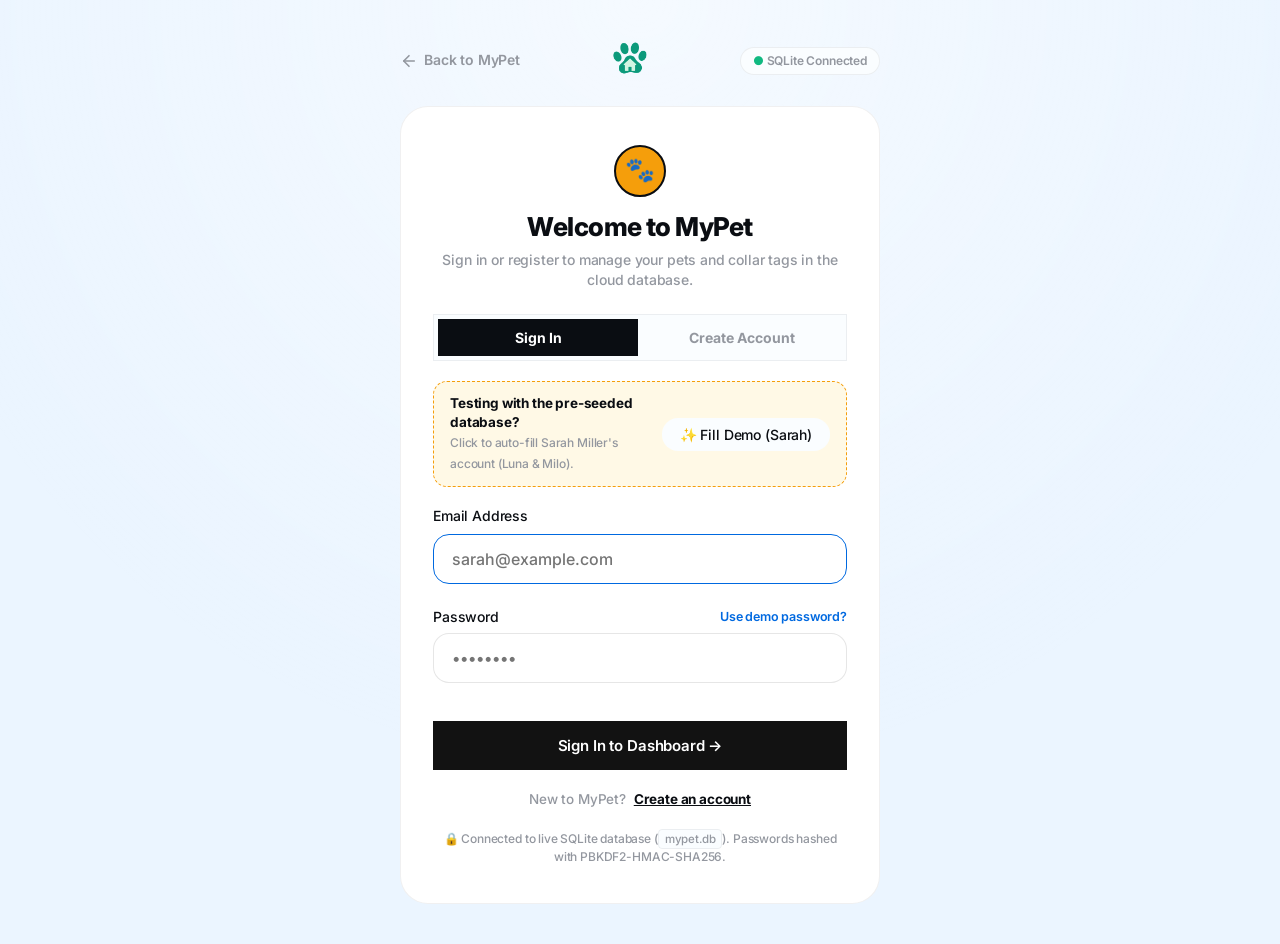
==== login.html @ fb4d197b "feat: add dedicated login & registration HTML page, make nav Sign In button black, and remove create" ====
<!DOCTYPE html>
<html lang="en">
<head>
  <meta charset="UTF-8" />
  <meta name="viewport" content="width=device-width, initial-scale=1.0" />
  <title>Sign In & Register — MyPet ID</title>
  <meta name="description" content="Sign in or create your MyPet account to manage your pets, generate physical QR collar tags, and monitor recovery scans in real time." />
  
  <link rel="preconnect" href="https://fonts.googleapis.com" />
  <link rel="preconnect" href="https://fonts.gstatic.com" crossorigin />
  <link href="https://fonts.googleapis.com/css2?family=Inter:wght@400;500;600;700;800&display=swap" rel="stylesheet" />
  <link rel="stylesheet" href="css/style.css" />
  
  <link rel="icon" type="image/svg+xml" href="data:image/svg+xml,<svg xmlns='http://www.w3.org/2000/svg' viewBox='0 0 24 24' fill='%23121212'><path d='M12 5c-3.87 0-7 2.69-7 6 0 1.93 1.07 3.65 2.72 4.75L7 19l3.5-1.5c.48.11.98.17 1.5.17 3.87 0 7-2.69 7-6s-3.13-6-7-6z'/></svg>" />
</head>
<body>

  <div class="auth-page-container">
    
    <!-- Top Navigation Header -->
    <header class="auth-page-header">
      <a href="index.html" class="auth-back-link">
        <svg width="18" height="18" viewBox="0 0 24 24" fill="none" stroke="currentColor" stroke-width="2.2" stroke-linecap="round" stroke-linejoin="round">
          <line x1="19" y1="12" x2="5" y2="12"></line>
          <polyline points="12 19 5 12 12 5"></polyline>
        </svg>
        <span>Back to MyPet</span>
      </a>

      <a href="index.html" title="MyPet Home">
        <img src="images/logo.png" alt="MyPet" style="height: 36px; object-fit: contain;" />
      </a>

      <div style="font-size: 12px; font-weight: 600; color: var(--muted); background: var(--sand); padding: 5px 12px; border-radius: 9999px; border: 1.5px solid var(--border);">
        <span style="color: #10b981; font-weight: 800;">●</span> SQLite Connected
      </div>
    </header>

    <!-- Standalone Dual Auth Card -->
    <main class="auth-card-standalone">
      
      <!-- Paw Medallion & Title -->
      <div style="text-align: center; margin-bottom: 24px;">
        <span style="display: inline-flex; align-items: center; justify-content: center; width: 52px; height: 52px; border-radius: 50%; background-color: var(--yellow); border: 2px solid var(--ink); font-size: 24px; margin-bottom: 12px; box-shadow: 0 4px 10px rgba(0,0,0,0.06);">
          🐾
        </span>
        <h1 id="pageAuthTitle" style="font-size: 26px; font-weight: 800; color: var(--ink); margin: 0; letter-spacing: -0.02em;">
          Welcome to MyPet
        </h1>
        <p id="pageAuthSub" style="font-size: 14px; color: var(--muted); margin-top: 6px; line-height: 1.45;">
          Sign in or register to manage your pets and collar tags in the cloud database.
        </p>
      </div>

      <!-- Auth Mode Switch Tabs -->
      <div class="auth-tabs-row" role="tablist">
        <button type="button" class="auth-tab-btn active" id="tabBtnSignIn" onclick="switchAuthTab('login')" role="tab" aria-selected="true">
          Sign In
        </button>
        <button type="button" class="auth-tab-btn" id="tabBtnRegister" onclick="switchAuthTab('register')" role="tab" aria-selected="false">
          Create Account
        </button>
      </div>

      <!-- Quick 1-Click Demo Fill Callout -->
      <div class="auth-demo-callout" id="demoCalloutBox">
        <div class="demo-callout-text">
          <strong style="font-size: 13.5px; color: var(--ink); display: block;">Testing with the pre-seeded database?</strong>
          <span style="font-size: 12px; color: var(--muted);">Click to auto-fill Sarah Miller's account (Luna & Milo).</span>
        </div>
        <button type="button" class="btn btn-secondary btn-sm" onclick="fillDemoCredentials()">
          ✨ Fill Demo (Sarah)
        </button>
      </div>

      <!-- Live Error / Success Alerts -->
      <div id="authAlertBanner" class="auth-error-banner" style="display: none;"></div>
      <div id="authSuccessBanner" class="auth-success-banner" style="display: none;"></div>

      <!-- ====================================================================
           FORM 1: SIGN IN
           ==================================================================== -->
      <form id="formSignIn" onsubmit="handleSignInSubmit(event)">
        <div class="form-group">
          <label class="form-label" for="inputSignInEmail">Email Address</label>
          <input 
            type="email" 
            id="inputSignInEmail" 
            class="form-input" 
            placeholder="sarah@example.com" 
            required 
            autocomplete="email" 
            autofocus
          />
        </div>

        <div class="form-group">
          <div style="display: flex; justify-content: space-between; align-items: center; margin-bottom: 6px;">
            <label class="form-label" for="inputSignInPassword" style="margin-bottom: 0;">Password</label>
            <a href="javascript:void(0)" onclick="fillDemoCredentials()" style="font-size: 12.5px; color: var(--blue); text-decoration: none; font-weight: 600;">
              Use demo password?
            </a>
          </div>
          <input 
            type="password" 
            id="inputSignInPassword" 
            class="form-input" 
            placeholder="••••••••" 
            required 
            autocomplete="current-password" 
          />
        </div>

        <button type="submit" class="btn btn-black btn-lg" id="btnSignInSubmit" style="width: 100%; margin-top: 14px; font-size: 15px; padding: 14px 20px;">
          Sign In to Dashboard →
        </button>

        <div style="text-align: center; margin-top: 20px; font-size: 13.5px; color: var(--muted);">
          New to MyPet? 
          <a href="javascript:void(0)" onclick="switchAuthTab('register')" style="color: var(--ink); font-weight: 700; text-decoration: underline; margin-left: 4px;">
            Create an account
          </a>
        </div>
      </form>

      <!-- ====================================================================
           FORM 2: REGISTRATION / CREATE ACCOUNT
           ==================================================================== -->
      <form id="formRegister" style="display: none;" onsubmit="handleRegisterSubmit(event)">
        <div class="form-group">
          <label class="form-label" for="inputRegName">Your Full Name</label>
          <input 
            type="text" 
            id="inputRegName" 
            class="form-input" 
            placeholder="e.g. Alex Johnson" 
            required 
            autocomplete="name"
          />
        </div>

        <div class="form-group">
          <label class="form-label" for="inputRegEmail">Email Address</label>
          <input 
            type="email" 
            id="inputRegEmail" 
            class="form-input" 
            placeholder="alex@example.com" 
            required 
            autocomplete="email" 
          />
        </div>

        <div class="form-group">
          <label class="form-label" for="inputRegPhone">Contact Phone (For Found Pets)</label>
          <input 
            type="tel" 
            id="inputRegPhone" 
            class="form-input" 
            placeholder="(555) 000-0000" 
            autocomplete="tel"
          />
        </div>

        <div class="form-group">
          <label class="form-label" for="inputRegPassword">Create Password</label>
          <input 
            type="password" 
            id="inputRegPassword" 
            class="form-input" 
            placeholder="At least 6 characters" 
            minlength="6" 
            required 
            autocomplete="new-password" 
          />
        </div>

        <button type="submit" class="btn btn-black btn-lg" id="btnRegSubmit" style="width: 100%; margin-top: 14px; font-size: 15px; padding: 14px 20px;">
          Create MyPet Account →
        </button>

        <div style="text-align: center; margin-top: 20px; font-size: 13.5px; color: var(--muted);">
          Already have an account? 
          <a href="javascript:void(0)" onclick="switchAuthTab('login')" style="color: var(--ink); font-weight: 700; text-decoration: underline; margin-left: 4px;">
            Sign in here
          </a>
        </div>
      </form>

      <!-- Persistent Security Footer Note -->
      <div class="auth-footer-note">
        🔒 Connected to live SQLite database (<code style="background: var(--sand); padding: 2px 6px; border-radius: 4px; border: 1px solid var(--border); font-size: 11.5px;">mypet.db</code>). Passwords hashed with PBKDF2-HMAC-SHA256.
      </div>

    </main>

  </div>

  <!-- Dedicated Authentication Logic -->
  <script>
    // Tab Switching
    function switchAuthTab(tab) {
      const tabSignIn = document.getElementById('tabBtnSignIn');
      const tabRegister = document.getElementById('tabBtnRegister');
      const formSignIn = document.getElementById('formSignIn');
      const formRegister = document.getElementById('formRegister');
      const demoBox = document.getElementById('demoCalloutBox');
      const title = document.getElementById('pageAuthTitle');
      const sub = document.getElementById('pageAuthSub');

      clearAlerts();

      if (tab === 'register') {
        tabRegister.classList.add('active');
        tabRegister.setAttribute('aria-selected', 'true');
        tabSignIn.classList.remove('active');
        tabSignIn.setAttribute('aria-selected', 'false');

        formRegister.style.display = 'block';
        formSignIn.style.display = 'none';
        demoBox.style.display = 'none';

        title.innerText = 'Create Your Account';
        sub.innerText = 'Register to create persistent collar tags and track pet recovery in real time.';
        
        const nameInput = document.getElementById('inputRegName');
        if (nameInput) nameInput.focus();
      } else {
        tabSignIn.classList.add('active');
        tabSignIn.setAttribute('aria-selected', 'true');
        tabRegister.classList.remove('active');
        tabRegister.setAttribute('aria-selected', 'false');

        formSignIn.style.display = 'block';
        formRegister.style.display = 'none';
        demoBox.style.display = 'flex';

        title.innerText = 'Welcome to MyPet';
        sub.innerText = 'Sign in or register to manage your pets and collar tags in the cloud database.';

        const emailInput = document.getElementById('inputSignInEmail');
        if (emailInput) emailInput.focus();
      }
    }

    function clearAlerts() {
      const err = document.getElementById('authAlertBanner');
      const succ = document.getElementById('authSuccessBanner');
      if (err) { err.style.display = 'none'; err.innerText = ''; }
      if (succ) { succ.style.display = 'none'; succ.innerText = ''; }
    }

    function showError(msg) {
      clearAlerts();
      const err = document.getElementById('authAlertBanner');
      if (err) {
        err.innerText = msg;
        err.style.display = 'block';
      }
    }

    function showSuccess(msg) {
      clearAlerts();
      const succ = document.getElementById('authSuccessBanner');
      if (succ) {
        succ.innerText = msg;
        succ.style.display = 'block';
      }
    }

    function fillDemoCredentials() {
      switchAuthTab('login');
      document.getElementById('inputSignInEmail').value = 'sarah@example.com';
      document.getElementById('inputSignInPassword').value = 'password123';
      clearAlerts();
      showSuccess("Demo credentials loaded! Click below to sign in.");
    }

    // Handle Login Form Submission
    async function handleSignInSubmit(e) {
      e.preventDefault();
      clearAlerts();

      const email = document.getElementById('inputSignInEmail').value.trim();
      const password = document.getElementById('inputSignInPassword').value;

      if (!email || !password) {
        showError("Please enter both your email and password.");
        return;
      }

      const btn = document.getElementById('btnSignInSubmit');
      btn.disabled = true;
      btn.innerText = "Signing in...";

      try {
        const res = await fetch('/api/auth/login', {
          method: 'POST',
          credentials: 'same-origin',
          headers: { 'Content-Type': 'application/json' },
          body: JSON.stringify({ email, password })
        });
        const data = await res.json();

        btn.disabled = false;
        btn.innerText = "Sign In to Dashboard →";

        if (res.ok && data.success) {
          localStorage.setItem('mypet_auth', 'true');
          localStorage.setItem('mypet_user', JSON.stringify(data.user));
          showSuccess(`Welcome back, ${data.user.name}! Redirecting to dashboard...`);
          setTimeout(() => {
            window.location.href = 'index.html#dashboard';
          }, 600);
        } else {
          showError(data.error || "Invalid email or password. Please try again.");
        }
      } catch (err) {
        btn.disabled = false;
        btn.innerText = "Sign In to Dashboard →";
        showError("Network connection error. Is the server running on port 8000?");
      }
    }

    // Handle Registration Form Submission
    async function handleRegisterSubmit(e) {
      e.preventDefault();
      clearAlerts();

      const name = document.getElementById('inputRegName').value.trim();
      const email = document.getElementById('inputRegEmail').value.trim();
      const phone = document.getElementById('inputRegPhone').value.trim();
      const password = document.getElementById('inputRegPassword').value;

      if (!name || !email || !password) {
        showError("Please provide your name, email, and password.");
        return;
      }

      const btn = document.getElementById('btnRegSubmit');
      btn.disabled = true;
      btn.innerText = "Creating account...";

      try {
        const res = await fetch('/api/auth/register', {
          method: 'POST',
          credentials: 'same-origin',
          headers: { 'Content-Type': 'application/json' },
          body: JSON.stringify({ name, email, phone, password })
        });
        const data = await res.json();

        btn.disabled = false;
        btn.innerText = "Create MyPet Account →";

        if (res.ok && data.success) {
          localStorage.setItem('mypet_auth', 'true');
          localStorage.setItem('mypet_user', JSON.stringify(data.user));
          showSuccess(`Account created! Welcome, ${data.user.name}! Redirecting to dashboard...`);
          setTimeout(() => {
            window.location.href = 'index.html#dashboard';
          }, 600);
        } else {
          showError(data.error || "Registration failed. Please check your information.");
        }
      } catch (err) {
        btn.disabled = false;
        btn.innerText = "Create MyPet Account →";
        showError("Network connection error. Is the server running on port 8000?");
      }
    }

    // On Load: check query param and session
    window.addEventListener('DOMContentLoaded', async () => {
      // Check query string for ?tab=register
      const params = new URLSearchParams(window.location.search);
      if (params.get('tab') === 'register') {
        switchAuthTab('register');
      }

      // If already authenticated, inform and give option to go to dashboard
      try {
        const res = await fetch('/api/auth/me', { credentials: 'same-origin' });
        const data = await res.json();
        if (res.ok && data.authenticated && data.user) {
          showSuccess(`You are already signed in as ${data.user.name}. Redirecting to dashboard...`);
          setTimeout(() => {
            window.location.href = 'index.html#dashboard';
          }, 900);
        }
      } catch (e) {}
    });
  </script>

</body>
</html>
---- css/style.css ----
/* ==========================================================================
   Geniestudio — Design System & Stylesheet
   Theme: Light | Soft daylight notebook with generous margins
   ========================================================================== */

:root {
  /* Colors */
  --color-sky-tint: #ebf5ff;
  --color-paper-white: #ffffff;
  --color-bone-white: #fafdff;
  --color-mist-gray: #f6f7f8;
  --color-ink: #0a0d12;
  --color-charcoal: #181d27;
  --color-graphite: #535862;
  --color-fog: #93979f;
  --color-slate-shadow: #3b3d41;
  --color-iris-blue: #0069e0;
  --gradient-iris-blue: linear-gradient(rgb(71, 157, 255) 11.43%, rgb(0, 105, 224) 78.2%);
  --color-sky-blue: #0099ff;
  --color-lavender-wash: #f1e6ff;
  --color-mint-wash: #d3f6e3;
  --color-powder-blue: #cce7ff;
  --color-solar-gradient: #fff2be;
  --gradient-solar-gradient: linear-gradient(rgb(255, 249, 224) 0%, rgb(255, 236, 163) 100%);
  --color-violet-gradient: #e4ccff;
  --gradient-violet-gradient: linear-gradient(rgb(244, 235, 255) 0%, rgb(228, 204, 255) 100%);
  --color-aqua-gradient: #c2e9ff;
  --gradient-aqua-gradient: linear-gradient(rgb(229, 246, 255) 0%, rgb(194, 233, 255) 100%);
  --color-peach-gradient: #ffd1b8;
  --gradient-peach-gradient: linear-gradient(rgb(255, 242, 235) 0%, rgb(255, 209, 184) 100%);

  /* Typography — Font Families */
  --font-aeonik: 'Aeonik', 'Plus Jakarta Sans', 'Inter', ui-sans-serif, system-ui, -apple-system, BlinkMacSystemFont, "Segoe UI", Roboto, sans-serif;
  --font-geist: 'Geist', 'Inter', ui-sans-serif, system-ui, -apple-system, BlinkMacSystemFont, "Segoe UI", Roboto, sans-serif;

  /* Typography — Scale */
  --text-caption: 10px;
  --leading-caption: 1.4;
  --tracking-caption: -0.1px;
  --text-body-sm: 14px;
  --leading-body-sm: 1.14;
  --tracking-body-sm: -0.14px;
  --text-body: 16px;
  --leading-body: 1.35;
  --tracking-body: 0px;
  --text-body-lg: 18px;
  --leading-body-lg: 1.33;
  --tracking-body-lg: -0.18px;
  --text-subheading: 20px;
  --leading-subheading: 1.4;
  --tracking-subheading: -0.2px;
  --text-heading-sm: 24px;
  --leading-heading-sm: 1.17;
  --tracking-heading-sm: -0.48px;
  --text-heading: 32px;
  --leading-heading: 1.25;
  --tracking-heading: -0.64px;
  --text-heading-lg: 48px;
  --leading-heading-lg: 1.17;
  --tracking-heading-lg: -0.96px;
  --text-display: 72px;
  --leading-display: 1.11;
  --tracking-display: -1.44px;
  --header-height: 72px;
  --text-hero: clamp(52px, 6.2vw, 96px);
  --leading-hero: 1.06;
  --tracking-hero: -0.025em;

  /* Typography — Weights */
  --font-weight-medium: 500;
  --font-weight-semibold: 600;

  /* Spacing */
  --spacing-8: 8px;
  --spacing-16: 16px;
  --spacing-24: 24px;
  --spacing-32: 32px;
  --spacing-40: 40px;
  --spacing-48: 48px;
  --spacing-56: 56px;
  --spacing-64: 64px;
  --spacing-80: 80px;
  --spacing-88: 88px;
  --spacing-120: 120px;
  --spacing-160: 160px;

  /* Layout */
  --page-max-width: 1200px;
  --section-gap: 80px;
  --card-padding: 40px;
  --element-gap: 24px;

  /* Named Radii */
  --radius-tags: 9999px;
  --radius-cards: 32px;
  --radius-images: 24px;
  --radius-inputs: 16px;
  --radius-buttons: 32px;
  --radius-cardssmall: 16px;
  --radius-buttonspill: 9999px;
  --radius-banner: 90px;

  /* Shadows */
  --shadow-lg: none;
  --shadow-subtle: none;
  --shadow-cta: none;
  --shadow-float: none;

  /* Surfaces */
  --surface-sky-canvas: #ebf5ff;
  --surface-paper-card: #fafdff;
  --surface-pure-white: #ffffff;
  --surface-mist-section: #f6f7f8;

  /* Aliases for app logic compatibility */
  --ink: var(--color-ink);
  --heading: var(--color-ink);
  --body: var(--color-graphite);
  --muted: var(--color-fog);
  --border: rgba(10, 13, 18, 0.06);
  --sand: var(--color-bone-white);
  --stone: var(--color-mist-gray);
  --blue: var(--color-iris-blue);
  --green: #10b981;
  --red: #ef4444;
  --yellow: #f59e0b;
}

/* ==========================================================================
   SVG Icon System (Replaces emojis with crisp scalable stroke icons)
   ========================================================================== */
.ui-icon {
  display: inline-block;
  width: 1.15em;
  height: 1.15em;
  vertical-align: -0.18em;
  stroke: currentColor;
  stroke-width: 2;
  stroke-linecap: round;
  stroke-linejoin: round;
  fill: none;
  flex-shrink: 0;
  transition: transform 0.15s ease, stroke 0.15s ease;
}

.ui-icon-fill {
  fill: currentColor;
  stroke: none;
}

.safety-icon .ui-icon {
  width: 32px;
  height: 32px;
  stroke: var(--color-iris-blue);
  vertical-align: middle;
}

.species-icon .ui-icon {
  width: 36px;
  height: 36px;
  margin: 0 auto;
  stroke: var(--color-ink);
}

.contact-pill-avatar .ui-icon {
  width: 18px;
  height: 18px;
}

.chat-avatar-mini .ui-icon {
  width: 14px;
  height: 14px;
}

.avatar-preset-btn {
  display: flex;
  align-items: center;
  justify-content: center;
}

.avatar-preset-btn .ui-icon {
  width: 28px;
  height: 28px;
  stroke: var(--color-ink);
}

.avatar-preset-btn:hover .ui-icon,
.avatar-preset-btn.selected .ui-icon {
  stroke: var(--color-iris-blue);
}

.status-badge .ui-icon {
  width: 14px;
  height: 14px;
  vertical-align: -0.15em;
}

.modal-close-btn .ui-icon {
  width: 16px;
  height: 16px;
}

.marquee-pill .ui-icon {
  width: 16px;
  height: 16px;
  margin-right: 2px;
}

/* ==========================================================================
   Base Reset & Document Setup
   ========================================================================== */
*, *::before, *::after {
  box-sizing: border-box;
  margin: 0;
  padding: 0;
  font-family: var(--font-geist);
  box-shadow: none !important;
  text-shadow: none !important;
}

/* Zero-Shadow Modern Flat Aesthetic Guarantee */
img, svg, .cinema-star, .cinema-star-svg, .cinema-reunion-frame, .step-art-image, .collar-preview-img, .species-card-img, .finder-tag-preview-img {
  filter: none !important;
}

html {
  font-size: 16px;
  scroll-behavior: smooth;
  -webkit-text-size-adjust: 100%;
}

body {
  background-color: var(--color-sky-tint);
  color: var(--color-graphite);
  font-family: var(--font-geist);
  font-weight: 500;
  font-size: var(--text-body);
  line-height: var(--leading-body);
  letter-spacing: -0.01em;
  -webkit-font-smoothing: antialiased;
  -moz-osx-font-smoothing: grayscale;
  min-height: 100vh;
  position: relative;
  overflow-x: hidden;
}

/* Clear pure background canvas without intrusive patterns */
body::before {
  content: "";
  position: fixed;
  top: 0;
  left: 0;
  width: 100vw;
  height: 100vh;
  pointer-events: none;
  background: radial-gradient(circle at 50% 0%, rgba(255, 255, 255, 0.5) 0%, transparent 70%);
  z-index: -1;
}

/* Typography — strictly Aeonik 500 and tight tracking */
h1, h2, h3, h4, .font-display {
  font-family: var(--font-aeonik);
  color: var(--color-ink);
  font-weight: 500;
  font-feature-settings: "case";
}

.hero-heading {
  font-family: var(--font-aeonik);
  font-size: var(--text-hero);
  font-weight: 500;
  letter-spacing: var(--tracking-hero);
  color: var(--color-ink);
  line-height: var(--leading-hero);
  text-align: center;
  text-wrap: balance;
  margin: 0 auto;
  max-width: 15ch;
}

.section-heading {
  font-size: var(--text-heading-lg);
  font-weight: 500;
  color: var(--color-ink);
  letter-spacing: var(--tracking-heading-lg);
  line-height: var(--leading-heading-lg);
}

.card-heading {
  font-size: var(--text-heading);
  font-weight: 500;
  color: var(--color-ink);
  letter-spacing: var(--tracking-heading);
  line-height: var(--leading-heading);
}

.eyebrow {
  display: inline-flex;
  align-items: center;
  gap: 6px;
  font-family: var(--font-geist);
  font-size: 11px;
  font-weight: 600;
  letter-spacing: 0.08em;
  text-transform: uppercase;
  color: var(--color-iris-blue);
  background-color: var(--color-bone-white);
  padding: 4px 14px;
  border-radius: var(--radius-tags);
  margin-bottom: 16px;
}

/* ==========================================================================
   Navigation — Minimal & Architectural
   ========================================================================== */
.site-header {
  width: 100%;
  position: sticky;
  top: 0;
  background-color: rgba(235, 245, 255, 0.85);
  backdrop-filter: blur(14px);
  -webkit-backdrop-filter: blur(14px);
  z-index: 100;
  border-bottom: none;
}

.nav-container {
  max-width: var(--page-max-width);
  margin: 0 auto;
  padding: 16px 24px;
  display: flex;
  align-items: center;
  justify-content: space-between;
  gap: 20px;
}

.brand-logo {
  display: inline-flex;
  align-items: center;
  text-decoration: none;
  background: none;
  border: none;
  padding: 0;
}

.brand-logo-img {
  height: 42px;
  width: auto;
  display: block;
  object-fit: contain;
  background: none;
  border: none;
  transition: transform 0.22s cubic-bezier(0.16, 1, 0.3, 1);
}

.brand-logo:hover .brand-logo-img {
  transform: scale(1.05);
}

.nav-links {
  display: flex;
  align-items: center;
  gap: 32px;
  list-style: none;
}

/* Ghost Nav Link: Sits on the canvas as plain typography */
.nav-link {
  text-decoration: none;
  color: var(--color-graphite);
  font-family: var(--font-geist);
  font-size: 16px;
  font-weight: 500;
  letter-spacing: -0.01em;
  transition: color 0.15s ease;
  background: none;
  border: none;
  padding: 0;
}

.nav-link:hover {
  color: var(--color-ink);
}

.nav-actions {
  display: flex;
  align-items: center;
  gap: 12px;
}

.demo-role-pill {
  display: inline-flex;
  align-items: center;
  gap: 6px;
  font-family: var(--font-geist);
  font-size: 13px;
  font-weight: 500;
  letter-spacing: -0.01em;
  background-color: var(--color-bone-white);
  border: none;
  padding: 7px 16px;
  border-radius: var(--radius-tags);
  color: var(--color-graphite);
  cursor: pointer;
  transition: all 0.2s cubic-bezier(0.16, 1, 0.3, 1);
}

.demo-role-pill:hover {
  color: var(--color-ink);
  background-color: #ffffff;
  transform: translateY(-1px);
}

/* ==========================================================================
   Buttons — Dense Charcoal CTAs (#181d27)
   ========================================================================== */
.btn {
  display: inline-flex;
  align-items: center;
  justify-content: center;
  gap: 8px;
  padding: 12px 32px;
  font-family: var(--font-geist);
  font-size: 16px;
  font-weight: 500;
  letter-spacing: -0.01em;
  text-decoration: none;
  border-radius: var(--radius-buttons);
  border: none !important;
  outline: none !important;
  cursor: pointer;
  transition: all 0.22s cubic-bezier(0.16, 1, 0.3, 1);
  white-space: nowrap;
}

/* Primary CTA Button: Filled dark pill (#181d27) */
.btn-primary {
  background-color: var(--color-charcoal);
  color: var(--color-paper-white);
}

.btn-primary:hover {
  background-color: #0e1219;
  transform: translateY(-1px);
}

.btn-primary:active {
  transform: translateY(0);
}

/* Secondary CTA Button: Compact pill or bone white surface */
.btn-secondary {
  background-color: var(--color-bone-white);
  color: var(--color-ink);
  border: none;
}

.btn-secondary:hover {
  background-color: #ffffff;
  color: var(--color-ink);
  transform: translateY(-1px);
}

.btn-outline {
  background-color: rgba(10, 13, 18, 0.05);
  color: var(--color-ink);
  border: none;
}

.btn-outline:hover {
  background-color: rgba(10, 13, 18, 0.1);
  border: none;
}

.btn-danger {
  background-color: #d92d20;
  color: #ffffff;
}

.btn-danger:hover {
  background-color: #b42318;
}

.btn-success {
  background-color: #079455;
  color: #ffffff;
}

.btn-success:hover {
  background-color: #067647;
}

.btn-sm {
  padding: 8px 18px;
  font-size: 14px;
  border-radius: var(--radius-cardssmall);
}

.btn-lg {
  padding: 16px 36px;
  font-size: 18px;
  border-radius: var(--radius-buttonspill);
}

.btn-icon {
  width: 42px;
  height: 42px;
  padding: 0;
  border-radius: var(--radius-tags);
}

/* ==========================================================================
   Cards & Surfaces (32px radius, bone white #fafdff, NO box shadow)
   ========================================================================== */
.feature-card, .storybook-card {
  background-color: var(--color-bone-white);
  border-radius: var(--radius-cards);
  padding: var(--card-padding);
  border: none;
  position: relative;
  transition: transform 0.25s cubic-bezier(0.16, 1, 0.3, 1);
}

/* Pastel Category Tiles */
.pastel-tile {
  border-radius: var(--radius-cards);
  padding: var(--card-padding);
  border: none;
  display: flex;
  flex-direction: column;
  position: relative;
  transition: transform 0.25s cubic-bezier(0.16, 1, 0.3, 1);
}

.pastel-tile:hover {
  transform: translateY(-2px);
}

.pastel-lavender { background-color: var(--color-lavender-wash); }
.pastel-mint { background-color: var(--color-mint-wash); }
.pastel-powder { background-color: var(--color-powder-blue); }
.pastel-solar { background: var(--gradient-solar-gradient); }
.pastel-peach { background: var(--gradient-peach-gradient); }
.pastel-aqua { background: var(--gradient-aqua-gradient); }

/* Main Wrapper */
.main-wrapper {
  max-width: var(--page-max-width);
  margin: 0 auto;
  padding: 0 24px;
}

/* View Sections */
.view-panel {
  display: none;
  animation: viewFade 0.35s cubic-bezier(0.16, 1, 0.3, 1) forwards;
}

.view-panel.active {
  display: block;
}

@keyframes viewFade {
  from { opacity: 0; transform: translateY(8px); }
  to { opacity: 1; transform: translateY(0); }
}

/* ==========================================================================
   HERO SECTION — Centered Stack & Hero Gradient Frame
   ========================================================================== */
.hero-section {
  min-height: calc(100vh - var(--header-height));
  min-height: calc(100dvh - var(--header-height));
  display: flex;
  flex-direction: column;
  justify-content: center;
  align-items: center;
  padding: clamp(16px, 2.5vh, 40px) 0;
  position: relative;
  text-align: center;
  box-sizing: border-box;
}

.hero-section .main-wrapper {
  max-width: 1720px;
  width: 100%;
  padding: 0 clamp(16px, 3vw, 56px);
  display: flex;
  flex-direction: column;
  justify-content: center;
  align-items: center;
  flex: 1;
}

.hero-headline-stage {
  display: flex;
  align-items: center;
  justify-content: space-between;
  gap: clamp(16px, 2.5vw, 48px);
  width: 100%;
  max-width: 1680px;
  margin: 0 auto;
  position: relative;
}

.hero-center-content {
  max-width: 820px;
  flex: 1 1 580px;
  text-align: center;
  display: flex;
  flex-direction: column;
  align-items: center;
  justify-content: center;
}

.hero-subtext {
  font-size: clamp(18px, 1.4vw, 22px);
  color: var(--color-graphite);
  margin: clamp(16px, 2.2vh, 26px) auto clamp(20px, 3vh, 32px);
  max-width: 660px;
  line-height: 1.5;
  letter-spacing: -0.01em;
  font-weight: 500;
  text-align: center;
}

.hero-actions {
  display: flex;
  align-items: center;
  justify-content: center;
  gap: clamp(10px, 1.2vw, 16px);
  flex-wrap: wrap;
  margin-bottom: clamp(12px, 1.8vh, 20px);
}

.hero-side-art {
  flex: 0 0 clamp(260px, 23vw, 390px);
  max-width: 390px;
  width: clamp(260px, 23vw, 390px);
  display: flex;
  align-items: center;
  justify-content: center;
  position: relative;
  align-self: center;
}

.floating-hero-pet {
  width: 100%;
  max-width: 100%;
  height: auto;
  max-height: clamp(260px, 44vh, 420px);
  object-fit: contain;
  filter: none;
  user-select: none;
  pointer-events: none;
  transition: transform 0.3s ease;
}

.hero-cat-art .floating-hero-pet {
  animation: floatCat 4.5s ease-in-out infinite alternate;
}

.hero-dog-art .floating-hero-pet {
  animation: floatDog 5s ease-in-out infinite alternate;
}

@keyframes floatCat {
  0% { transform: translateY(0px) rotate(-1.5deg); }
  100% { transform: translateY(-12px) rotate(2deg); }
}

@keyframes floatDog {
  0% { transform: translateY(0px) rotate(1.5deg); }
  100% { transform: translateY(-14px) rotate(-2deg); }
}

/* Hero Gradient Banner:
   Thin border using the iris gradient with 3px solid weight and border-radius 90px.
   Frames the hero illustration like a polaroid edge. */
.hero-gradient-banner {
  position: relative;
  border-radius: var(--radius-banner);
  padding: 3px;
  background: var(--gradient-iris-blue);
  display: inline-flex;
  align-items: center;
  justify-content: center;
  margin-top: 12px;
}

.hero-gradient-inner {
  background-color: var(--color-bone-white);
  border-radius: calc(var(--radius-banner) - 3px);
  padding: 40px 60px;
  display: flex;
  align-items: center;
  justify-content: center;
  position: relative;
  overflow: hidden;
}

.hero-illustration-center {
  width: 100%;
  max-width: 680px;
  min-height: 280px;
  display: flex;
  align-items: center;
  justify-content: center;
}

.hero-tag-badge {
  position: absolute;
  bottom: 24px;
  background-color: var(--color-paper-white);
  border-radius: var(--radius-tags);
  padding: 8px 20px;
  font-size: 13px;
  font-weight: 600;
  color: var(--color-ink);
  display: inline-flex;
  align-items: center;
  gap: 8px;
}

.hero-footnote {
  display: flex;
  align-items: center;
  justify-content: center;
  gap: 8px;
  font-size: clamp(12px, 0.9vw, 13.5px);
  color: var(--color-fog);
  font-weight: 500;
  margin-top: 0;
}

.hero-footnote::before {
  content: "•";
  color: var(--color-sky-blue);
  font-size: 18px;
}

/* ==========================================================================
   SOCIAL PROOF STRIP — Avatar Circles & Trust Metric
   ========================================================================== */
.social-proof-section {
  padding: 48px 0 36px;
  display: flex;
  justify-content: center;
  align-items: center;
}

.social-proof-circles-standalone {
  display: flex;
  align-items: center;
  justify-content: center;
  gap: 0;
}

.social-proof-container {
  display: inline-flex;
  align-items: center;
  justify-content: center;
  gap: 16px;
  background-color: var(--color-paper-white);
  padding: 10px 24px 10px 14px;
  border-radius: var(--radius-buttonspill);
  border: none;
  margin: 0 auto;
  transition: transform 0.2s ease;
}

.social-proof-container.circles-only {
  padding: 10px 20px;
  gap: 0;
}

.social-proof-container:hover {
  transform: translateY(-1px);
}

.social-proof-circles {
  display: flex;
  align-items: center;
}

.avatar-circle {
  width: clamp(56px, 7.5vw, 112px);
  height: clamp(56px, 7.5vw, 112px);
  border-radius: 50%;
  border: clamp(3.5px, 0.45vw, 6px) solid #ffffff;
  overflow: hidden;
  margin-left: clamp(-28px, -2vw, -14px);
  background-color: var(--color-sky-tint);
  display: flex;
  align-items: center;
  justify-content: center;
  flex-shrink: 0;
  transition: transform 0.25s cubic-bezier(0.16, 1, 0.3, 1);
}

.avatar-circle:first-child {
  margin-left: 0;
}

.avatar-circle:hover {
  transform: scale(1.18) translateY(-6px);
  z-index: 10;
}

.avatar-circle img {
  width: 100%;
  height: 100%;
  object-fit: cover;
}

.social-proof-details {
  display: flex;
  flex-direction: column;
  gap: 2px;
  text-align: left;
}

.social-proof-stars {
  display: flex;
  align-items: center;
  gap: 2px;
}

.star-icon {
  width: 13px;
  height: 13px;
  color: #f59e0b;
}

.social-proof-text {
  font-size: 14px;
  font-weight: 500;
  color: var(--color-graphite);
  white-space: nowrap;
}

.social-proof-text strong {
  color: var(--color-ink);
  font-weight: 600;
}

/* ==========================================================================
   BENEFITS SECTION — Asymmetrical Bento Grid (Reference Screenshot)
   ========================================================================== */
.benefits-section {
  padding: var(--section-gap) 0;
  position: relative;
}

.benefits-bento-grid {
  display: grid;
  grid-template-columns: 1fr 1fr;
  gap: 28px;
  max-width: var(--page-max-width);
  margin: 0 auto;
}

.bento-col {
  display: flex;
  flex-direction: column;
  gap: 28px;
}

.bento-card {
  border-radius: var(--radius-cards);
  padding: 40px 36px;
  display: flex;
  flex-direction: column;
  justify-content: space-between;
  position: relative;
  overflow: hidden;
  border: none;
  transition: transform 0.25s cubic-bezier(0.16, 1, 0.3, 1);
}

.bento-card:hover {
  transform: translateY(-3px);
}

.bento-title {
  font-family: var(--font-aeonik);
  font-size: 26px;
  font-weight: 500;
  color: var(--color-ink);
  letter-spacing: -0.02em;
  margin-bottom: 12px;
  line-height: 1.22;
}

.bento-desc {
  font-size: 15px;
  color: var(--color-graphite);
  line-height: 1.55;
  margin-bottom: 24px;
}

.bento-content {
  position: relative;
  z-index: 2;
}

/* Card 1 Wrapper & Flanking Leaping Pup */
.bento-contact-wrap {
  position: relative;
  display: flex;
  flex-direction: column;
  width: 100%;
}

.bento-flank-pup {
  position: absolute;
  left: clamp(-100px, -7vw, -75px);
  top: clamp(-120px, -10.5vh, -95px);
  width: clamp(140px, 13vw, 185px);
  height: clamp(140px, 13vw, 185px);
  z-index: 5;
  pointer-events: none;
  opacity: 0;
  transform: translate3d(-70px, 35px, 0) rotate(-14deg) scale(0.82);
  will-change: transform, opacity;
  transition: filter 0.3s ease;
}

.bento-card-blue .bento-content {
  position: relative;
  z-index: 12;
}

.flank-pup-img {
  width: 100%;
  height: 100%;
  object-fit: contain;
  user-select: none;
  display: block;
}

/* Playful floating idle when landed */
.bento-flank-pup.pup-active .flank-pup-img {
  animation: pupLeapFloat 3.6s ease-in-out infinite alternate;
}

@keyframes pupLeapFloat {
  0% {
    transform: translate3d(0, 0, 0) rotate(0deg);
  }
  50% {
    transform: translate3d(2px, -6px, 0) rotate(2.5deg);
  }
  100% {
    transform: translate3d(0, 0, 0) rotate(0deg);
  }
}

/* Interactive Card hover leap */
.bento-contact-wrap:hover .bento-flank-pup {
}

.bento-contact-wrap:hover .bento-flank-pup.pup-active .flank-pup-img {
  animation: pupHoverBounce 0.55s ease infinite alternate;
}

@keyframes pupHoverBounce {
  0% {
    transform: translate3d(0, 0, 0) scale(1) rotate(0deg);
  }
  100% {
    transform: translate3d(4px, -8px, 0) scale(1.06) rotate(4deg);
  }
}

/* Card 1: Blue Tint with Phone Call Graphic Background */
.bento-card-blue {
  background-color: #cce7ff;
  background-image: url('../images/benefit-contact.png');
  background-repeat: no-repeat;
  background-position: center;
  background-size: cover;
  min-height: 330px;
  position: relative;
}

.bento-mock-contact {
  position: relative;
  z-index: 2;
  display: flex;
  flex-direction: column;
  gap: 12px;
}

.contact-pill-row {
  background: #ffffff;
  border-radius: 9999px;
  padding: 10px 18px;
  display: flex;
  align-items: center;
  justify-content: space-between;
}

.contact-pill-user {
  display: flex;
  align-items: center;
  gap: 12px;
}

.contact-pill-avatar {
  width: 36px;
  height: 36px;
  border-radius: 50%;
  display: flex;
  align-items: center;
  justify-content: center;
  font-size: 18px;
}

.contact-pill-name {
  font-size: 14px;
  color: var(--color-ink);
  display: block;
}

.contact-pill-role {
  font-size: 12px;
  color: var(--color-fog);
  display: block;
}

.contact-pill-btn {
  background-color: var(--color-iris-blue);
  color: #ffffff;
  border: none;
  border-radius: 9999px;
  padding: 8px 18px;
  font-size: 13px;
  font-weight: 600;
  cursor: pointer;
  transition: all 0.2s ease;
}

.contact-pill-btn:hover {
  background-color: #0056b8;
  transform: translateY(-1px);
}

/* Card 2: Lavender with Petals Graphic Background */
.bento-card-lavender {
  background-color: #f1e6ff;
  background-image: url('../images/benefit-gps.png');
  background-repeat: no-repeat;
  background-position: center;
  background-size: cover;
  min-height: 370px;
  position: relative;
  overflow: hidden;
}

.bento-mock-chat {
  position: relative;
  z-index: 2;
  display: flex;
  flex-direction: column;
  gap: 12px;
}

.chat-bubble {
  max-width: 84%;
  padding: 12px 18px;
  border-radius: 20px;
  font-size: 13.5px;
  line-height: 1.4;
}

.chat-bubble-left {
  background: #ffffff;
  color: var(--color-ink);
  align-self: flex-start;
  display: flex;
  align-items: center;
  gap: 8px;
  border-bottom-left-radius: 4px;
}

.chat-bubble-right {
  background: var(--color-charcoal);
  color: #ffffff;
  align-self: flex-end;
  display: flex;
  align-items: center;
  gap: 8px;
  border-bottom-right-radius: 4px;
}

.chat-avatar-mini {
  font-size: 14px;
}

.chat-status-pill {
  background: #fff2be;
  color: #78350f;
  padding: 10px 18px;
  border-radius: 9999px;
  font-size: 12.5px;
  display: flex;
  align-items: center;
  gap: 8px;
  align-self: center;
  margin-top: 4px;
}

/* Card 3: Community Lost Mode (Tall with Dark Blur Bottom) */
.bento-card-community {
  background: #ffffff;
  padding: 0;
  min-height: 420px;
  position: relative;
  overflow: hidden;
  display: flex;
  flex-direction: column;
  justify-content: flex-end;
  border: none;
}

.community-visual-stage {
  position: absolute;
  inset: 0;
  width: 100%;
  height: 100%;
  display: flex;
  align-items: center;
  justify-content: center;
  overflow: hidden;
  background: linear-gradient(180deg, #e4f7ee 0%, #c9f0e0 100%);
  z-index: 1;
}

.community-visual-img {
  width: 100%;
  height: 100%;
  object-fit: cover;
  object-position: center 20%;
  transition: transform 0.4s cubic-bezier(0.16, 1, 0.3, 1);
}

.bento-card-community:hover .community-visual-img {
  transform: scale(1.04);
}

.community-status-badge {
  position: absolute;
  top: 18px;
  right: 18px;
  background: rgba(255, 255, 255, 0.95);
  backdrop-filter: blur(8px);
  -webkit-backdrop-filter: blur(8px);
  padding: 6px 14px;
  border-radius: 9999px;
  font-size: 11px;
  font-weight: 700;
  letter-spacing: 0.05em;
  color: #059669;
  display: flex;
  align-items: center;
  gap: 6px;
  z-index: 3;
}

.pulse-dot {
  width: 8px;
  height: 8px;
  border-radius: 50%;
  background: #10b981;
}

.community-dark-content {
  position: relative;
  z-index: 2;
  background: rgba(10, 13, 18, 0.62);
  backdrop-filter: blur(20px);
  -webkit-backdrop-filter: blur(20px);
  border-top: none;
  padding: 26px 30px 30px;
  color: #ffffff;
}

.bento-title-white {
  font-family: var(--font-aeonik);
  font-size: 24px;
  font-weight: 500;
  color: #ffffff;
  letter-spacing: -0.02em;
  margin-bottom: 8px;
}

.bento-desc-muted {
  font-size: 14.5px;
  color: rgba(255, 255, 255, 0.84);
  line-height: 1.5;
  margin: 0;
}

/* Card 4 Wrapper & Flanking Cat on Bottom Right */
.bento-medical-wrap {
  position: relative;
  display: flex;
  flex-direction: column;
  width: 100%;
}

.bento-flank-cat {
  position: absolute;
  right: clamp(-90px, -6.5vw, -60px);
  bottom: clamp(-60px, -5vh, -35px);
  width: clamp(140px, 13vw, 185px);
  height: clamp(140px, 13vw, 185px);
  z-index: 15;
  pointer-events: none;
  opacity: 0;
  transform: translate3d(60px, 40px, 0) rotate(12deg) scale(0.82);
  will-change: transform, opacity;
  transition: filter 0.3s ease;
}

.flank-cat-img {
  width: 100%;
  height: 100%;
  object-fit: contain;
  user-select: none;
  display: block;
}

/* Playful floating idle when landed */
.bento-flank-cat.cat-active .flank-cat-img {
  animation: catLeapFloat 4.2s ease-in-out infinite alternate;
}

@keyframes catLeapFloat {
  0% {
    transform: translate3d(0, 0, 0) rotate(0deg);
  }
  50% {
    transform: translate3d(-2px, -6px, 0) rotate(-2.5deg);
  }
  100% {
    transform: translate3d(0, 0, 0) rotate(0deg);
  }
}

/* Interactive Card hover leap */
.bento-medical-wrap:hover .bento-flank-cat {
}

.bento-medical-wrap:hover .bento-flank-cat.cat-active .flank-cat-img {
  animation: catHoverBounce 0.55s ease infinite alternate;
}

@keyframes catHoverBounce {
  0% {
    transform: translate3d(0, 0, 0) scale(1) rotate(0deg);
  }
  100% {
    transform: translate3d(-4px, -8px, 0) scale(1.06) rotate(-4deg);
  }
}

/* Card 4: Mint Green with Medical Sheet Graphic Background */
.bento-card-peach {
  background-color: #d2f5e2;
  background-image: url('../images/benefit-medical.png');
  background-repeat: no-repeat;
  background-position: center;
  background-size: cover;
  min-height: 280px;
  position: relative;
  overflow: hidden;
}

.bento-card-peach .bento-mock-cards {
  position: relative;
  z-index: 12;
}

.bento-mock-cards {
  position: relative;
  z-index: 2;
  display: grid;
  grid-template-columns: repeat(3, 1fr);
  gap: 12px;
  margin-top: 4px;
}

.fan-card {
  background: #ffffff;
  border-radius: 18px;
  padding: 16px 14px;
  display: flex;
  flex-direction: column;
  gap: 6px;
  transition: transform 0.25s ease;
}

.fan-card:hover {
  transform: translateY(-3px);
}

.fan-card-tag {
  font-size: 10px;
  font-weight: 700;
  letter-spacing: 0.06em;
  color: var(--color-iris-blue);
  background: var(--color-powder-blue);
  padding: 3px 8px;
  border-radius: 9999px;
  width: fit-content;
}

.fan-card strong {
  font-size: 13px;
  color: var(--color-ink);
  line-height: 1.3;
}

.fan-card small {
  font-size: 11px;
  color: var(--color-fog);
}

/* ==========================================================================
   SCROLLYTELLING — Full-Screen Sticky Scrubbed Rescue Journey
   ========================================================================== */
.scrolly-track {
  position: relative;
  height: 380vh;
  background: transparent;
}

.scrolly-viewport {
  position: sticky;
  top: 0;
  height: 100vh;
  width: 100%;
  overflow: hidden;
  display: flex;
  align-items: center;
  justify-content: center;
  background-color: var(--color-sky-tint);
  z-index: 20;
  transition: background-color 0.12s ease-out;
}

.scrolly-layout {
  display: grid;
  grid-template-columns: 1.05fr 0.95fr;
  align-items: center;
  gap: clamp(48px, 6vw, 96px);
  width: 100%;
  max-width: 1400px;
  height: 100%;
  padding: 40px 36px;
  box-sizing: border-box;
}

/* Narrative Column (Left) */
.scrolly-narrative-col {
  display: flex;
  flex-direction: column;
  justify-content: center;
  position: relative;
  z-index: 5;
}

.scrolly-steps-container {
  position: relative;
  min-height: 290px;
}

.scrolly-step-text {
  position: absolute;
  top: 0;
  left: 0;
  width: 100%;
  opacity: 0;
  transform: translateY(24px);
  pointer-events: none;
  transition: opacity 0.4s cubic-bezier(0.16, 1, 0.3, 1), transform 0.4s cubic-bezier(0.16, 1, 0.3, 1);
}

.scrolly-step-text.active {
  opacity: 1;
  transform: translateY(0);
  pointer-events: auto;
}

.scrolly-step-counter {
  font-family: var(--font-aeonik);
  font-size: 15px;
  font-weight: 700;
  letter-spacing: 0.08em;
  color: #0069e0;
  background: rgba(0, 105, 224, 0.12);
  border: none;
  padding: 6px 16px;
  border-radius: var(--radius-buttonspill);
  display: inline-block;
  margin-bottom: 20px;
  transition: color 0.35s ease, background 0.35s ease;
}

/* Step-Specific Pastel Badges */
.scrolly-step-text[data-step="0"] .scrolly-step-counter {
  color: #0069e0;
  background: rgba(0, 105, 224, 0.12);
}

.scrolly-step-text[data-step="1"] .scrolly-step-counter {
  color: #047857;
  background: rgba(16, 185, 129, 0.16);
}

.scrolly-step-text[data-step="2"] .scrolly-step-counter {
  color: #7c3aed;
  background: rgba(139, 92, 246, 0.16);
}

.scrolly-step-text[data-step="3"] .scrolly-step-counter {
  color: #c2410c;
  background: rgba(249, 115, 22, 0.14);
}

.scrolly-step-title {
  font-family: var(--font-aeonik);
  font-size: clamp(38px, 3.8vw, 56px);
  font-weight: 500;
  line-height: 1.12;
  letter-spacing: -0.028em;
  color: var(--color-ink);
  margin-bottom: 20px;
}

.scrolly-step-desc {
  font-size: clamp(17px, 1.35vw, 21px);
  color: var(--color-graphite);
  line-height: 1.6;
  font-weight: 450;
  max-width: 560px;
}

/* Scrub Progress Bar */
.scrolly-progress-bar-wrap {
  margin-top: 48px;
  width: 100%;
  max-width: 380px;
  height: 8px;
  background: rgba(10, 13, 18, 0.08);
  border-radius: 9999px;
  overflow: hidden;
  position: relative;
}

.scrolly-progress-bar-fill {
  width: 0%;
  height: 100%;
  background: linear-gradient(90deg, #0069e0, #10b981, #7c3aed);
  border-radius: 9999px;
  transition: width 0.05s linear;
}

/* Visual Stage Column (Right) */
.scrolly-visual-stage {
  position: relative;
  width: 100%;
  height: 620px;
  display: flex;
  align-items: center;
  justify-content: center;
}

.scrolly-card-deck {
  position: relative;
  width: 100%;
  max-width: 560px;
  height: 560px;
}

.scrolly-visual-card {
  position: absolute;
  inset: 0;
  width: 100%;
  height: 100%;
  background: #ffffff;
  border-radius: 40px;
  display: flex;
  flex-direction: column;
  align-items: center;
  justify-content: center;
  padding: 48px 40px;
  box-sizing: border-box;
  opacity: 0;
  transform: translate3d(0, 30px, 0) scale(0.95);
  will-change: transform, opacity;
  overflow: hidden;
}

/* Card 1: Image-Only Smart Tag (No background card) */
.card-tag-imageonly {
  background: transparent !important;
  border: none !important;
  padding: 0;
}

.scrolly-tag-hero-img {
  width: 100%;
  height: 100%;
  object-fit: contain;
  user-select: none;
  display: block;
}

/* Specific Card Internals */
/* Card 1: 3D Digital Medallion & Chips (legacy, kept for reference) */
.scrolly-tag-medallion {
  width: 200px;
  height: 200px;
  border-radius: 50%;
  background: linear-gradient(135deg, #ebf5ff 0%, #ffffff 100%);
  border: 5px solid #ffffff;
  display: flex;
  align-items: center;
  justify-content: center;
  position: relative;
  margin-bottom: 28px;
}

.scrolly-tag-qr {
  width: 114px;
  height: 114px;
  border-radius: 16px;
  background: #ffffff;
  padding: 10px;
}

.scrolly-tag-ring {
  position: absolute;
  top: -15px;
  width: 34px;
  height: 34px;
  border-radius: 50%;
  border: 5px solid #94a3b8;
  background: transparent;
}

.scrolly-chips-list {
  display: flex;
  flex-direction: column;
  gap: 12px;
  width: 100%;
  max-width: 380px;
}

.scrolly-chip {
  display: flex;
  align-items: center;
  gap: 14px;
  background: #f8fafc;
  padding: 13px 20px;
  border-radius: var(--radius-buttonspill);
  border: none;
  font-size: 15px;
  color: var(--color-ink);
  font-weight: 500;
}

.scrolly-chip-dot {
  width: 10px;
  height: 10px;
  border-radius: 50%;
  background: #10b981;
}

/* Card 2: Finder Phone Camera Scan */
.scrolly-viewfinder {
  position: relative;
  width: 280px;
  height: 280px;
  border-radius: 34px;
  background: #0f172a;
  border: 5px solid #334155;
  display: flex;
  align-items: center;
  justify-content: center;
  overflow: hidden;
  margin-bottom: 28px;
}

.scrolly-scan-target {
  width: 150px;
  height: 150px;
  border: 2.5px dashed rgba(255, 255, 255, 0.45);
  border-radius: 20px;
  display: flex;
  align-items: center;
  justify-content: center;
  background: rgba(255, 255, 255, 0.06);
}

.scrolly-scan-target svg {
  width: 68px !important;
  height: 68px !important;
}

.scrolly-scan-laser {
  position: absolute;
  left: 8%;
  width: 84%;
  height: 4px;
  background: linear-gradient(90deg, transparent, #38bdf8, transparent);
  top: 10%;
}

.scrolly-scan-status {
  background: rgba(16, 185, 129, 0.12);
  color: #059669;
  border: none;
  padding: 11px 24px;
  border-radius: 9999px;
  font-size: 15px;
  font-weight: 600;
  display: flex;
  align-items: center;
  gap: 10px;
}

/* Card 3: GPS Radar & Live Map */
.scrolly-radar-stage {
  position: relative;
  width: 260px;
  height: 260px;
  display: flex;
  align-items: center;
  justify-content: center;
  margin-bottom: 26px;
}

.scrolly-radar-wave {
  position: absolute;
  border-radius: 50%;
  border: 2.5px solid rgba(0, 105, 224, 0.4);
  background: rgba(0, 105, 224, 0.05);
  width: 190px;
  height: 190px;
  transform-origin: center;
}

.scrolly-radar-pin {
  width: 62px;
  height: 62px;
  border-radius: 50%;
  background: #ef4444;
  color: #ffffff;
  display: flex;
  align-items: center;
  justify-content: center;
  z-index: 5;
}

.scrolly-radar-pin svg {
  width: 32px !important;
  height: 32px !important;
}

.scrolly-radar-badge {
  background: #ffffff;
  border-radius: 24px;
  padding: 16px 28px;
  border: none;
  text-align: center;
}

.scrolly-radar-badge strong {
  display: block;
  font-size: 16px;
  color: var(--color-ink);
  margin-bottom: 3px;
}

.scrolly-radar-badge span {
  font-size: 13.5px;
  color: var(--color-fog);
}

/* Card 4: Safe Reunion Badge */
.scrolly-reunion-graphic {
  width: 220px;
  height: 220px;
  border-radius: 50%;
  overflow: hidden;
  border: 6px solid #ffffff;
  margin-bottom: 28px;
  position: relative;
}

.scrolly-reunion-graphic img {
  width: 100%;
  height: 100%;
  object-fit: cover;
}

.scrolly-reunion-badge {
  background: #ecfdf5;
  color: #065f46;
  border: none;
  padding: 13px 28px;
  border-radius: 9999px;
  font-weight: 600;
  font-size: 16px;
  display: inline-flex;
  align-items: center;
  gap: 10px;
}

/* Responsive queries */
@media (max-width: 1024px) {
  .scrolly-track {
    height: 320vh;
  }
  .scrolly-layout {
    grid-template-columns: 1fr;
    gap: 32px;
    padding: 32px 20px;
    height: auto;
  }
  .scrolly-visual-stage {
    height: 460px;
  }
  .scrolly-card-deck {
    max-width: 440px;
    height: 440px;
  }
  .scrolly-steps-container {
    min-height: 200px;
  }
}

/* ==========================================================================
   HOW IT WORKS — 3-Column Feature Cards (32px radius, Bone White & Pastels)
   ========================================================================== */
.how-it-works-section {
  padding: var(--section-gap) 0;
}

.section-header-center {
  text-align: center;
  max-width: 680px;
  margin: 0 auto 56px;
}

.section-subtext {
  font-size: var(--text-body-lg);
  color: var(--color-graphite);
  margin-top: 14px;
  line-height: var(--leading-body-lg);
}

.steps-grid {
  display: grid;
  grid-template-columns: repeat(3, 1fr);
  gap: var(--element-gap);
}

.step-card {
  background-color: var(--color-bone-white);
  border-radius: var(--radius-cards);
  padding: var(--card-padding);
  display: flex;
  flex-direction: column;
  position: relative;
  transition: transform 0.25s cubic-bezier(0.16, 1, 0.3, 1);
}

.step-card:hover {
  transform: translateY(-3px);
}

.step-badge {
  display: inline-flex;
  align-items: center;
  justify-content: center;
  font-size: 12px;
  font-weight: 600;
  letter-spacing: 0.06em;
  padding: 5px 14px;
  border-radius: var(--radius-tags);
  width: fit-content;
  margin-bottom: 24px;
}

.step-blue .step-badge { background-color: var(--color-powder-blue); color: var(--color-iris-blue); }
.step-orange .step-badge { background-color: var(--color-lavender-wash); color: #7c3aed; }
.step-green .step-badge { background-color: var(--color-mint-wash); color: #059669; }

.step-art-container {
  height: 200px;
  display: flex;
  align-items: center;
  justify-content: center;
  margin-bottom: 24px;
  position: relative;
}

.step-art-image {
  max-width: 100%;
  max-height: 190px;
  width: auto;
  height: auto;
  object-fit: contain;
  border-radius: var(--radius-tags);
  transition: transform 0.3s cubic-bezier(0.16, 1, 0.3, 1);
}

.step-card:hover .step-art-image {
  transform: scale(1.05) translateY(-3px);
}

.step-title {
  font-family: var(--font-aeonik);
  font-size: var(--text-heading-sm);
  font-weight: 500;
  color: var(--color-ink);
  margin-bottom: 10px;
  letter-spacing: var(--tracking-heading-sm);
}

.step-desc {
  font-size: var(--text-body-sm);
  color: var(--color-graphite);
  line-height: 1.5;
}

/* ==========================================================================
   LIVE COLLAR SIMULATOR SECTION
   ========================================================================== */
.demo-collar-section {
  padding: 60px 0 90px;
}

.demo-collar-card {
  background-color: #cce7ff;
  background: linear-gradient(135deg, #d8eeff 0%, #c2e2ff 100%);
  border-radius: var(--radius-cards);
  padding: 48px;
  display: grid;
  grid-template-columns: 1.15fr 0.85fr;
  align-items: center;
  gap: 48px;
  border: none;
}

.demo-collar-card .eyebrow {
  background-color: #ffffff;
  color: var(--color-iris-blue);
}

.demo-collar-card .btn-secondary {
  background-color: #ffffff;
  color: var(--color-ink);
}

.demo-collar-card .btn-secondary:hover {
  background-color: #f0f7ff;
}

.collar-preview-box {
  display: flex;
  flex-direction: column;
  align-items: center;
  justify-content: center;
}

.collar-preview-img {
  width: 100%;
  max-width: 380px;
  height: auto;
  object-fit: contain;
  cursor: pointer;
  border-radius: 20px;
  transition: transform 0.28s cubic-bezier(0.16, 1, 0.3, 1), filter 0.28s ease;
  user-select: none;
  display: block;
}

.collar-preview-img:hover {
  transform: translateY(-4px) scale(1.02);
}

.tag-interactive-preview {
  background: var(--color-paper-white);
  border-radius: var(--radius-cards);
  padding: 32px 28px;
  width: 250px;
  text-align: center;
  position: relative;
  cursor: pointer;
  transition: transform 0.25s cubic-bezier(0.16, 1, 0.3, 1);
}

.tag-interactive-preview:hover {
  transform: translateY(-4px);
}

.tag-interactive-preview::before {
  content: "";
  position: absolute;
  top: -14px;
  left: 50%;
  transform: translateX(-50%);
  width: 22px;
  height: 22px;
  border-radius: 50%;
  background: var(--gradient-iris-blue);
}

.tag-scan-hint {
  margin-top: 18px;
  font-size: 13px;
  color: var(--color-fog);
  font-weight: 500;
}

/* ==========================================================================
   CINEMATIC EDITORIAL SCROLL — APPLE-STYLE PRODUCT REVEAL SECTION
   ========================================================================== */
.cinema-track {
  position: relative;
  height: 350vh;
  background-color: var(--color-sky-tint);
}

.cinema-viewport {
  position: sticky;
  top: 0;
  width: 100%;
  height: 100vh;
  overflow: hidden;
  display: flex;
  align-items: center;
  justify-content: center;
  background-color: var(--color-sky-tint);
  contain: paint;
}

/* Layer 1: Ambient Light Ray */
.cinema-backdrop {
  position: absolute;
  inset: 0;
  pointer-events: none;
  overflow: hidden;
  display: flex;
  align-items: center;
  justify-content: center;
  z-index: 1;
}

.cinema-ambient-glow {
  width: min(85vw, 720px);
  height: min(85vw, 720px);
  border-radius: 50%;
  background: radial-gradient(circle, rgba(254, 240, 138, 0.22) 0%, rgba(253, 230, 138, 0.12) 40%, transparent 70%);
  filter: blur(60px);
  opacity: 0;
  transform: scale(0.85);
  will-change: transform, opacity;
}

/* Layer 1.5: Flat Modern 2D Cloud Transition Effect */
.cinema-clouds-stage {
  position: absolute;
  inset: 0;
  pointer-events: none;
  overflow: hidden;
  z-index: 5;
  contain: layout style;
}

/* Bottom Horizon Cloud Bank */
.cinema-cloud-bank {
  position: absolute;
  bottom: -4px;
  left: 0;
  width: 100%;
  height: clamp(65px, 11vh, 125px);
  z-index: 6;
  pointer-events: none;
  will-change: transform, opacity;
  transform: translateY(60px);
  opacity: 0;
}

.cinema-cloud-bank-svg {
  width: 100%;
  height: 100%;
  display: block;
}

/* Floating 2D Clouds (Outer wrapper for JS scroll scrub transform) */
.cinema-cloud-wrap {
  position: absolute;
  pointer-events: none;
  will-change: transform, opacity;
  opacity: 0;
  user-select: none;
}

/* Inner wrapper for CSS idle floating physics */
.cinema-cloud-inner {
  width: 100%;
  height: 100%;
  display: flex;
  align-items: center;
  justify-content: center;
}

.cinema-cloud-float-a {
  animation: cinemaCloudBobA 7.5s ease-in-out infinite;
}

.cinema-cloud-float-b {
  animation: cinemaCloudBobB 8.8s ease-in-out infinite reverse;
}

@keyframes cinemaCloudBobA {
  0%, 100% {
    transform: translate3d(0, 0, 0) rotate(0deg);
  }
  50% {
    transform: translate3d(0, -9px, 0) rotate(1.2deg);
  }
}

@keyframes cinemaCloudBobB {
  0%, 100% {
    transform: translate3d(0, 0, 0) rotate(0deg);
  }
  50% {
    transform: translate3d(0, 8px, 0) rotate(-1deg);
  }
}

.cinema-cloud-svg {
  width: 100%;
  height: auto;
  display: block;
}

/* Specific Cloud Positions & Dimensions */
.cinema-cloud-tl {
  top: clamp(20px, 5vh, 60px);
  left: clamp(-30px, -1.5vw, 30px);
  width: clamp(170px, 18vw, 270px);
  z-index: 5;
}

.cinema-cloud-tr {
  top: clamp(30px, 7vh, 80px);
  right: clamp(-20px, -1vw, 40px);
  width: clamp(150px, 16vw, 240px);
  z-index: 5;
}

.cinema-cloud-ml {
  top: clamp(42%, 46vh, 52%);
  left: clamp(-50px, -3vw, 20px);
  width: clamp(180px, 20vw, 290px);
  z-index: 5;
}

.cinema-cloud-mr {
  top: clamp(48%, 52vh, 60%);
  right: clamp(-40px, -2vw, 30px);
  width: clamp(200px, 22vw, 320px);
  z-index: 5;
}

.cinema-cloud-center {
  top: 45%;
  left: 50%;
  transform: translate(-50%, -50%);
  width: clamp(260px, 32vw, 420px);
  z-index: 7;
}

@media (max-width: 768px) {
  .cinema-cloud-tl { width: clamp(120px, 32vw, 180px); left: -20px; top: 15px; }
  .cinema-cloud-tr { width: clamp(110px, 30vw, 160px); right: -15px; top: 25px; }
  .cinema-cloud-ml { width: clamp(130px, 34vw, 190px); left: -35px; }
  .cinema-cloud-mr { width: clamp(140px, 36vw, 200px); right: -25px; }
  .cinema-cloud-center { width: clamp(200px, 60vw, 300px); }
  .cinema-cloud-bank { height: clamp(45px, 8vh, 70px); }
}

/* Layer 1.8: Modern Flat 2D Shining Stars Stage */
.cinema-stars-stage {
  position: absolute;
  inset: 0;
  pointer-events: none;
  overflow: hidden;
  z-index: 6;
  opacity: 0;
  will-change: opacity, transform;
}

.cinema-star {
  position: absolute;
  display: flex;
  align-items: center;
  justify-content: center;
  user-select: none;
  pointer-events: none;
  will-change: transform, opacity;
}

.cinema-star-svg {
  width: 100%;
  height: 100%;
  display: block;
}

/* 2D Star Twinkle & Shine Keyframe Cycles */
@keyframes cinemaStarShineA {
  0%, 100% {
    transform: scale(0.85) rotate(0deg);
    opacity: 0.65;
  }
  50% {
    transform: scale(1.18) rotate(12deg);
    opacity: 1;
  }
}

@keyframes cinemaStarShineB {
  0%, 100% {
    transform: scale(1.15) rotate(-6deg);
    opacity: 1;
  }
  50% {
    transform: scale(0.82) rotate(8deg);
    opacity: 0.65;
  }
}

@keyframes cinemaStarShineC {
  0%, 100% {
    transform: scale(0.90) rotate(0deg);
    opacity: 0.60;
  }
  40% {
    transform: scale(1.22) rotate(-14deg);
    opacity: 1;
  }
  75% {
    transform: scale(0.95) rotate(4deg);
    opacity: 0.80;
  }
}

.cinema-star-shine-a {
  animation: cinemaStarShineA 2.5s ease-in-out infinite;
}

.cinema-star-shine-b {
  animation: cinemaStarShineB 3.1s ease-in-out infinite;
}

.cinema-star-shine-c {
  animation: cinemaStarShineC 2.8s ease-in-out infinite;
}

/* Individual Star Positions Framing the Reunion Story */
.cinema-star-1 {
  top: clamp(10%, 14vh, 18%);
  left: clamp(5%, 10vw, 15%);
  width: clamp(34px, 3.8vw, 50px);
  height: clamp(34px, 3.8vw, 50px);
  animation-delay: 0s;
}

.cinema-star-2 {
  top: clamp(12%, 16vh, 22%);
  right: clamp(6%, 12vw, 16%);
  width: clamp(32px, 3.4vw, 46px);
  height: clamp(32px, 3.4vw, 46px);
  animation-delay: 0.8s;
}

.cinema-star-3 {
  top: clamp(6%, 8vh, 12%);
  left: clamp(44%, 48vw, 52%);
  width: clamp(24px, 2.6vw, 36px);
  height: clamp(24px, 2.6vw, 36px);
  animation-delay: 1.4s;
}

.cinema-star-4 {
  top: clamp(34%, 38vh, 46%);
  left: clamp(4%, 7vw, 11%);
  width: clamp(28px, 2.8vw, 40px);
  height: clamp(28px, 2.8vw, 40px);
  animation-delay: 0.4s;
}

.cinema-star-5 {
  top: clamp(32%, 36vh, 44%);
  right: clamp(4%, 7vw, 12%);
  width: clamp(26px, 2.6vw, 36px);
  height: clamp(26px, 2.6vw, 36px);
  animation-delay: 1.9s;
}

.cinema-star-6 {
  bottom: clamp(22%, 25vh, 32%);
  left: clamp(8%, 14vw, 18%);
  width: clamp(22px, 2.2vw, 32px);
  height: clamp(22px, 2.2vw, 32px);
  animation-delay: 1.1s;
}

.cinema-star-7 {
  bottom: clamp(24%, 27vh, 34%);
  right: clamp(8%, 15vw, 20%);
  width: clamp(24px, 2.4vw, 34px);
  height: clamp(24px, 2.4vw, 34px);
  animation-delay: 0.6s;
}

.cinema-star-8 {
  top: clamp(22%, 26vh, 30%);
  left: clamp(18%, 22vw, 26%);
  width: clamp(14px, 1.4vw, 20px);
  height: clamp(14px, 1.4vw, 20px);
  animation-delay: 1.6s;
}

.cinema-star-9 {
  top: clamp(14%, 18vh, 22%);
  right: clamp(22%, 25vw, 30%);
  width: clamp(14px, 1.4vw, 20px);
  height: clamp(14px, 1.4vw, 20px);
  animation-delay: 2.2s;
}

.cinema-star-10 {
  bottom: clamp(12%, 14vh, 18%);
  left: clamp(20%, 25vw, 30%);
  width: clamp(20px, 2.0vw, 28px);
  height: clamp(20px, 2.0vw, 28px);
  animation-delay: 0.9s;
}

.cinema-star-11 {
  bottom: clamp(10%, 13vh, 16%);
  right: clamp(22%, 26vw, 32%);
  width: clamp(12px, 1.2vw, 18px);
  height: clamp(12px, 1.2vw, 18px);
  animation-delay: 1.7s;
}

.cinema-star-12 {
  top: clamp(24%, 28vh, 34%);
  right: clamp(14%, 18vw, 22%);
  width: clamp(22px, 2.2vw, 30px);
  height: clamp(22px, 2.2vw, 30px);
  animation-delay: 0.3s;
}

@media (max-width: 768px) {
  .cinema-star-1 { left: 4%; top: 12%; }
  .cinema-star-2 { right: 4%; top: 14%; }
  .cinema-star-3 { top: 6%; }
  .cinema-star-4 { left: 2%; top: 35%; }
  .cinema-star-5 { right: 2%; top: 35%; }
  .cinema-star-6 { left: 5%; bottom: 26%; }
  .cinema-star-7 { right: 5%; bottom: 28%; }
  .cinema-star-8 { display: none; }
  .cinema-star-9 { display: none; }
  .cinema-star-10 { left: 10%; bottom: 12%; }
  .cinema-star-11 { right: 10%; bottom: 10%; }
  .cinema-star-12 { display: none; }
}

/* Layer 2: Visual Reveal Stage (Sleek Apple-style Smartphone Mockup) */
.cinema-visual-stage {
  position: absolute;
  inset: 0;
  z-index: 4;
  display: flex;
  align-items: center;
  justify-content: center;
  opacity: 0;
  pointer-events: none;
  will-change: transform, opacity;
}

/* Layer 2: Visual Reveal Stage (5-Frame Animated Reunion Story) */
.cinema-reunion-showcase {
  position: relative;
  width: 100%;
  max-width: min(92vw, 1024px);
  display: flex;
  flex-direction: column;
  align-items: center;
  justify-content: center;
  gap: clamp(12px, 2vh, 22px);
  will-change: transform;
}

.cinema-reunion-frames {
  position: relative;
  width: 100%;
  aspect-ratio: 1024 / 585;
  max-height: clamp(260px, 46vh, 430px);
  display: flex;
  align-items: center;
  justify-content: center;
}

.cinema-reunion-frame {
  position: absolute;
  inset: 0;
  width: 100%;
  height: 100%;
  object-fit: contain;
  object-position: center bottom;
  user-select: none;
  display: block;
  opacity: 0;
  pointer-events: none;
  will-change: opacity;
}

/* Emotional Resolution Call-to-Action */
.cinema-reunion-resolve {
  display: flex;
  flex-direction: column;
  align-items: center;
  text-align: center;
  opacity: 0;
  transform: translate3d(0, 22px, 0);
  pointer-events: none;
  will-change: transform, opacity;
  padding: 0 16px;
}

.cinema-resolve-headline {
  font-family: var(--font-aeonik);
  font-size: clamp(22px, 2.4vw, 36px);
  font-weight: 500;
  letter-spacing: -0.025em;
  color: var(--color-ink);
  line-height: 1.2;
  margin-bottom: 8px;
  max-width: 680px;
}

.cinema-resolve-desc {
  font-size: clamp(14px, 1.15vw, 17px);
  line-height: 1.5;
  color: var(--color-graphite);
  font-weight: 500;
  margin-bottom: 18px;
  max-width: 520px;
}

.cinema-resolve-ctas {
  display: flex;
  align-items: center;
  justify-content: center;
  gap: 12px;
  flex-wrap: wrap;
  pointer-events: auto;
}

/* Layer 3: Giant Editorial Typography Stage */
.cinema-typography-stage {
  position: absolute;
  inset: 0;
  z-index: 10;
  display: flex;
  align-items: center;
  justify-content: center;
  pointer-events: none;
  text-align: center;
}

.cinema-typography-inner {
  width: 100%;
  max-width: min(96vw, 1560px);
  padding: 0 20px;
  display: flex;
  flex-direction: column;
  align-items: center;
  justify-content: center;
}

.cinema-giant-heading {
  font-family: var(--font-aeonik);
  font-size: clamp(56px, 10.5vw, 160px);
  font-weight: 500;
  letter-spacing: -0.04em;
  line-height: 0.90;
  color: var(--color-ink);
  text-transform: uppercase;
  display: flex;
  flex-direction: column;
  align-items: center;
  gap: clamp(8px, 1.4vw, 20px);
  transform-origin: center center;
  will-change: transform, opacity;
}

.cinema-word-line {
  display: flex;
  align-items: center;
  justify-content: center;
  gap: clamp(16px, 2.8vw, 48px);
  white-space: nowrap;
  will-change: transform;
}

.cinema-letter-o {
  display: inline-flex;
  align-items: center;
  justify-content: center;
  vertical-align: -0.05em;
  margin: 0 0.01em 0 0.02em;
  line-height: 1;
}

.cinema-letter-o-qr {
  margin: 0 0.02em;
}

.cinema-letter-o-img {
  height: 0.77em;
  width: auto;
  display: inline-block;
  object-fit: contain;
  transition: transform 0.35s cubic-bezier(0.34, 1.56, 0.64, 1);
  will-change: transform;
}

.cinema-letter-qr-img {
  height: 0.74em;
  width: 0.74em;
}

.cinema-giant-heading:hover .cinema-letter-puppy-img {
  transform: rotate(-5deg) scale(1.08);
}

.cinema-giant-heading:hover .cinema-letter-qr-img {
  transform: rotate(10deg) scale(1.08);
}

/* Scrub Progress Indicator */
.cinema-scrub-indicator {
  position: absolute;
  bottom: 24px;
  left: 50%;
  transform: translateX(-50%);
  display: flex;
  flex-direction: column;
  align-items: center;
  gap: 8px;
  z-index: 20;
  pointer-events: none;
  transition: opacity 0.25s ease;
}

.cinema-scrub-label {
  font-size: 10px;
  font-weight: 600;
  letter-spacing: 0.12em;
  text-transform: uppercase;
  color: var(--color-fog);
}

.cinema-scrub-track {
  width: 88px;
  height: 3px;
  background: rgba(10, 13, 18, 0.08);
  border-radius: 9999px;
  overflow: hidden;
}

.cinema-scrub-bar {
  width: 0%;
  height: 100%;
  background: linear-gradient(90deg, #38bdf8, #0284c7);
  border-radius: 9999px;
  transition: width 0.06s linear;
}

/* Responsive Rules */
@media (max-width: 960px) {
  .cinema-giant-heading {
    font-size: clamp(48px, 9.5vw, 96px);
  }
  .cinema-reunion-showcase {
    max-width: 95vw;
    gap: 14px;
  }
  .cinema-reunion-frames {
    max-height: clamp(220px, 42vh, 360px);
  }
  .cinema-resolve-headline {
    font-size: clamp(20px, 3.2vw, 28px);
  }
}

@media (max-width: 640px) {
  .cinema-giant-heading {
    font-size: clamp(36px, 9.8vw, 60px);
    line-height: 0.94;
  }
  .cinema-word-line {
    gap: 10px;
  }
  .cinema-reunion-frames {
    max-height: clamp(170px, 30vh, 240px);
  }
  .cinema-resolve-headline {
    font-size: clamp(17px, 5vw, 22px);
    margin-bottom: 6px;
  }
  .cinema-resolve-desc {
    font-size: 13.5px;
    margin-bottom: 14px;
  }
  .cinema-resolve-ctas {
    flex-direction: column;
    width: 100%;
    max-width: 280px;
  }
  .cinema-resolve-ctas .btn {
    width: 100%;
  }
}

@media (prefers-reduced-motion: reduce) {
  .cinema-track {
    height: auto;
  }
  .cinema-viewport {
    position: relative;
    height: auto;
    padding: 80px 20px;
  }
  .cinema-typography-stage,
  .cinema-visual-stage {
    position: relative;
    opacity: 1 !important;
    pointer-events: auto !important;
  }
  .cinema-giant-heading,
  .cinema-line-top,
  .cinema-line-bottom,
  .cinema-reunion-showcase,
  .cinema-reunion-resolve {
    transform: none !important;
  }
  .cinema-reunion-resolve {
    opacity: 1 !important;
    pointer-events: auto !important;
  }
  .cinema-reunion-frame {
    opacity: 0 !important;
  }
  .cinema-reunion-frame:last-child {
    opacity: 1 !important;
    position: relative;
  }
  .cinema-scrub-indicator {
    display: none;
  }
}

/* ==========================================================================
   SAFETY & TRUST SECTION
   ========================================================================== */
.safety-section {
  padding: var(--section-gap) 0;
}

.safety-grid {
  display: grid;
  grid-template-columns: repeat(3, 1fr);
  gap: var(--element-gap);
}

.safety-item {
  background-color: var(--color-bone-white);
  border-radius: var(--radius-cards);
  padding: var(--card-padding);
  transition: transform 0.2s ease;
}

.safety-item:hover {
  transform: translateY(-2px);
}

.safety-icon {
  font-size: 32px;
  margin-bottom: 20px;
  display: inline-block;
}

.safety-title {
  font-family: var(--font-aeonik);
  font-size: 20px;
  font-weight: 500;
  color: var(--color-ink);
  letter-spacing: -0.02em;
  margin-bottom: 10px;
}

.safety-desc {
  font-size: var(--text-body-sm);
  color: var(--color-graphite);
  line-height: 1.5;
}

/* ==========================================================================
   FAQ ACCORDION SECTION (32px radius, 0.65s ease grid-template-rows)
   ========================================================================== */
.faq-section {
  padding: var(--section-gap) 0 100px;
}

.faq-list {
  max-width: 840px;
  margin: 0 auto;
  display: flex;
  flex-direction: column;
  gap: 16px;
}

.faq-row {
  background-color: var(--color-bone-white);
  border-radius: var(--radius-cards);
  padding: 32px 40px;
  cursor: pointer;
  transition: background-color 0.2s ease;
}

.faq-row:hover {
  background-color: #ffffff;
}

.faq-question {
  display: flex;
  align-items: center;
  justify-content: space-between;
  font-family: var(--font-geist);
  font-size: var(--text-subheading);
  font-weight: 500;
  letter-spacing: -0.01em;
  color: var(--color-ink);
  user-select: none;
}

.faq-toggle-icon {
  font-size: 20px;
  color: var(--color-fog);
  transition: transform 0.35s ease;
}

.faq-row.open .faq-toggle-icon {
  transform: rotate(45deg);
  color: var(--color-ink);
}

.faq-answer-wrapper {
  display: grid;
  grid-template-rows: 0fr;
  transition: grid-template-rows 0.65s cubic-bezier(0.16, 1, 0.3, 1);
}

.faq-row.open .faq-answer-wrapper {
  grid-template-rows: 1fr;
}

.faq-answer-inner {
  overflow: hidden;
}

.faq-answer {
  font-size: var(--text-body);
  color: var(--color-fog);
  line-height: 1.55;
  padding-top: 18px;
}

/* ==========================================================================
   FOOTER — Minimal & Typographic
   ========================================================================== */
.site-footer {
  padding: 80px 0 0;
  text-align: center;
  position: relative;
  overflow-x: hidden;
}

.footer-brand {
  font-family: var(--font-aeonik);
  font-size: 24px;
  font-weight: 500;
  letter-spacing: -0.02em;
  color: var(--color-ink);
  margin-bottom: 8px;
}

.footer-links {
  display: flex;
  justify-content: center;
  gap: 28px;
  font-size: 15px;
  color: var(--color-graphite);
  margin: 24px 0;
  list-style: none;
}

.footer-links a {
  color: inherit;
  text-decoration: none;
  transition: color 0.15s ease;
}

.footer-links a:hover {
  color: var(--color-ink);
}

.footer-screen-image {
  width: 100%;
  margin-top: 14px;
  line-height: 0;
  display: block;
}

.footer-full-width-img {
  width: 100%;
  max-width: 100%;
  min-height: clamp(280px, 40vw, 680px);
  height: auto;
  display: block;
  object-fit: cover;
  object-position: center bottom;
}

/* ==========================================================================
   LOGIN / SIGN-IN FORM (When Creating a Pet Tag)
   ========================================================================== */
.login-container {
  max-width: 480px;
  margin: 56px auto 96px;
  background-color: var(--color-bone-white);
  border-radius: var(--radius-cards);
  padding: 48px 40px;
  text-align: center;
}

.login-header {
  margin-bottom: 28px;
}

.login-title {
  font-family: var(--font-aeonik);
  font-size: var(--text-heading);
  font-weight: 500;
  color: var(--color-ink);
  letter-spacing: var(--tracking-heading);
  line-height: var(--leading-heading);
  margin: 12px 0 8px;
}

.login-subtext {
  font-size: var(--text-body-sm);
  color: var(--color-fog);
  line-height: 1.5;
}

.login-divider {
  display: flex;
  align-items: center;
  text-align: center;
  margin: 20px 0;
  color: var(--color-fog);
  font-size: 13px;
}

.login-divider::before,
.login-divider::after {
  content: "";
  flex: 1;
  height: 1px;
  background: rgba(10, 13, 18, 0.06);
  border: none;
}

.login-divider span {
  padding: 0 12px;
}

.login-footer-hint {
  margin-top: 24px;
  font-size: 14px;
  color: var(--color-fog);
}

/* ==========================================================================
   OWNER DASHBOARD
   ========================================================================== */
.dashboard-header-bar {
  padding: 48px 0 32px;
  display: flex;
  align-items: center;
  justify-content: space-between;
  gap: 20px;
  flex-wrap: wrap;
}

.dashboard-title-group h1 {
  font-family: var(--font-aeonik);
  font-size: var(--text-heading-lg);
  font-weight: 500;
  letter-spacing: var(--tracking-heading-lg);
}

.dashboard-title-group p {
  font-size: var(--text-body);
  color: var(--color-fog);
  margin-top: 4px;
}

.pets-grid {
  display: grid;
  grid-template-columns: repeat(auto-fill, minmax(360px, 1fr));
  gap: var(--element-gap);
  margin: 32px 0 56px;
}

.pet-card {
  background-color: var(--color-bone-white);
  border-radius: var(--radius-cards);
  padding: 36px;
  display: flex;
  flex-direction: column;
  position: relative;
  transition: transform 0.2s cubic-bezier(0.16, 1, 0.3, 1);
}

.pet-card:hover {
  transform: translateY(-2px);
}

.pet-card-top {
  display: flex;
  align-items: flex-start;
  gap: 20px;
}

.pet-card-avatar {
  width: 88px;
  height: 88px;
  border-radius: var(--radius-images);
  background-color: var(--color-sky-tint);
  overflow: hidden;
  flex-shrink: 0;
  display: flex;
  align-items: center;
  justify-content: center;
}

.pet-card-avatar img, .pet-card-avatar svg {
  width: 100%;
  height: 100%;
  object-fit: contain;
  padding: 4px;
}

.pet-card-meta {
  flex: 1;
}

.pet-card-name {
  font-family: var(--font-aeonik);
  font-size: 26px;
  font-weight: 500;
  color: var(--color-ink);
  letter-spacing: -0.02em;
  display: flex;
  align-items: center;
  gap: 10px;
}

.pet-card-species {
  font-size: 14px;
  color: var(--color-graphite);
  margin-top: 4px;
}

.status-badge {
  display: inline-flex;
  align-items: center;
  gap: 6px;
  padding: 4px 12px;
  border-radius: var(--radius-tags);
  font-size: 11px;
  font-weight: 600;
  letter-spacing: 0.04em;
  margin-top: 6px;
  text-transform: uppercase;
}

.status-badge.active {
  background-color: var(--color-mint-wash);
  color: #065f46;
}

.status-badge.active::before {
  content: "";
  width: 6px;
  height: 6px;
  border-radius: 50%;
  background-color: #10b981;
}

.status-badge.lost {
  background-color: #fee2e2;
  color: #991b1b;
}

.status-badge.lost::before {
  content: "";
  width: 6px;
  height: 6px;
  border-radius: 50%;
  background-color: #ef4444;
}

.pet-card-actions {
  display: flex;
  align-items: center;
  gap: 10px;
  margin-top: 28px;
  padding-top: 20px;
  border-top: none;
  flex-wrap: wrap;
}

.lost-alert-banner {
  margin-top: 18px;
  padding: 14px 18px;
  background-color: #fef2f2;
  border-radius: var(--radius-cardssmall);
  font-size: 13.5px;
  color: #991b1b;
}

.lost-alert-banner strong {
  display: block;
  font-size: 14px;
  margin-bottom: 2px;
}

/* Activity Feed */
.activity-feed-section {
  margin: 32px 0 80px;
  background-color: var(--color-bone-white);
  border-radius: var(--radius-cards);
  padding: var(--card-padding);
}

.activity-feed-header {
  display: flex;
  align-items: center;
  justify-content: space-between;
  margin-bottom: 24px;
}

.activity-list {
  list-style: none;
  display: flex;
  flex-direction: column;
  gap: 12px;
}

.activity-item {
  display: flex;
  align-items: center;
  justify-content: space-between;
  padding: 16px 20px;
  background-color: var(--color-paper-white);
  border-radius: var(--radius-cardssmall);
  gap: 16px;
}

.activity-left {
  display: flex;
  align-items: center;
  gap: 14px;
}

.activity-icon {
  width: 38px;
  height: 38px;
  border-radius: var(--radius-tags);
  display: flex;
  align-items: center;
  justify-content: center;
  font-size: 16px;
}

.activity-icon.found {
  background-color: var(--color-mint-wash);
  color: #065f46;
}

.activity-icon.scan {
  background-color: var(--color-powder-blue);
  color: var(--color-iris-blue);
}

.activity-text strong {
  color: var(--color-ink);
  display: block;
  font-size: 14.5px;
}

.activity-text span {
  font-size: 13px;
  color: var(--color-fog);
}

/* ==========================================================================
   ADD PET WIZARD (5 STEPS)
   ========================================================================== */
.wizard-container {
  max-width: 680px;
  margin: 48px auto 88px;
  background-color: var(--color-bone-white);
  border-radius: var(--radius-cards);
  padding: 48px;
}

.wizard-progress {
  display: flex;
  align-items: center;
  justify-content: space-between;
  margin-bottom: 40px;
  position: relative;
}

.wizard-progress-bar {
  position: absolute;
  top: 14px;
  left: 0;
  right: 0;
  height: 2px;
  background-color: rgba(10, 13, 18, 0.08);
  z-index: 1;
}

.wizard-progress-fill {
  height: 100%;
  background: var(--gradient-iris-blue);
  transition: width 0.3s ease;
}

.progress-dot {
  position: relative;
  z-index: 2;
  width: 30px;
  height: 30px;
  border-radius: 50%;
  background-color: var(--color-paper-white);
  border: 2px solid rgba(10, 13, 18, 0.12);
  display: flex;
  align-items: center;
  justify-content: center;
  font-size: 12px;
  font-weight: 600;
  color: var(--color-fog);
  transition: all 0.2s ease;
}

.progress-dot.active {
  border-color: var(--color-iris-blue);
  background-color: var(--color-charcoal);
  color: #ffffff;
}

.progress-dot.completed {
  border-color: #10b981;
  background-color: #10b981;
  color: #ffffff;
}

.wizard-step {
  display: none;
}

.wizard-step.active {
  display: block;
  animation: viewFade 0.25s ease forwards;
}

.wizard-heading {
  font-family: var(--font-aeonik);
  font-size: var(--text-heading);
  font-weight: 500;
  letter-spacing: var(--tracking-heading);
  margin-bottom: 8px;
  color: var(--color-ink);
}

.wizard-subtext {
  font-size: var(--text-body);
  color: var(--color-fog);
  margin-bottom: 32px;
}

.form-group {
  margin-bottom: 24px;
}

.form-label {
  display: block;
  font-family: var(--font-geist);
  font-size: 14px;
  font-weight: 500;
  color: var(--color-ink);
  margin-bottom: 8px;
}

.form-input, .form-select, .form-textarea {
  width: 100%;
  padding: 14px 18px;
  font-family: var(--font-geist);
  font-size: 16px;
  font-weight: 500;
  background-color: var(--color-paper-white);
  border: 1px solid rgba(10, 13, 18, 0.1);
  border-radius: var(--radius-inputs);
  color: var(--color-ink);
  outline: none;
  transition: border-color 0.18s ease;
}

.form-input:focus, .form-select:focus, .form-textarea:focus {
  border-color: var(--color-iris-blue);
}

.species-cards-grid {
  display: grid;
  grid-template-columns: repeat(4, 1fr);
  gap: 14px;
}

.species-card-option {
  background-color: var(--color-paper-white);
  border: none;
  border-radius: var(--radius-images);
  padding: 16px 12px 14px;
  text-align: center;
  cursor: pointer;
  transition: all 0.25s cubic-bezier(0.16, 1, 0.3, 1);
  display: flex;
  flex-direction: column;
  align-items: center;
  justify-content: center;
}

.species-card-option:hover {
  transform: translateY(-3px);
}

.species-card-option.selected {
  border: none;
  background-color: #dbeafe;
}

.species-icon {
  display: flex;
  align-items: center;
  justify-content: center;
  margin-bottom: 8px;
  width: 100%;
}

.species-card-img {
  width: 76px;
  height: 76px;
  object-fit: contain;
  display: block;
  user-select: none;
  transition: transform 0.28s cubic-bezier(0.16, 1, 0.3, 1);
}

.species-card-option:hover .species-card-img {
  transform: translateY(-3px) scale(1.08);
}

.species-card-option.selected .species-card-img {
  transform: scale(1.05);
}

.species-name {
  font-size: 14.5px;
  font-weight: 600;
  color: var(--color-ink);
  font-family: var(--font-aeonik);
  letter-spacing: -0.01em;
}

@media (max-width: 580px) {
  .species-cards-grid {
    grid-template-columns: repeat(2, 1fr);
    gap: 12px;
  }
  .species-card-img {
    width: 68px;
    height: 68px;
  }
}

.avatar-presets-label {
  font-size: 14px;
  font-weight: 500;
  color: var(--color-fog);
  margin: 20px 0 10px;
}

.avatar-presets-grid {
  display: flex;
  gap: 12px;
  flex-wrap: wrap;
}

.avatar-preset-btn {
  width: 58px;
  height: 58px;
  border-radius: var(--radius-cardssmall);
  border: none;
  background-color: var(--color-paper-white);
  padding: 4px;
  cursor: pointer;
  transition: transform 0.2s, background-color 0.2s;
}

.avatar-preset-btn:hover {
  transform: scale(1.06);
}

.avatar-preset-btn.selected {
  border: none;
  background-color: #dbeafe;
}

.avatar-upload-zone {
  border: 2px dashed rgba(10, 13, 18, 0.15);
  border-radius: var(--radius-cards);
  padding: 36px 20px;
  text-align: center;
  background-color: var(--color-paper-white);
  cursor: pointer;
  transition: border-color 0.18s ease;
}

.avatar-upload-zone:hover {
  border-color: var(--color-iris-blue);
}

.privacy-toggle-card {
  display: flex;
  align-items: center;
  justify-content: space-between;
  padding: 16px 20px;
  background-color: var(--color-paper-white);
  border-radius: var(--radius-cardssmall);
  margin-bottom: 14px;
}

.privacy-toggle-info strong {
  display: block;
  font-size: 14.5px;
  color: var(--color-ink);
}

.privacy-toggle-info span {
  font-size: 13px;
  color: var(--color-fog);
}

/* Switch Toggle */
.switch-input {
  appearance: none;
  width: 46px;
  height: 26px;
  background-color: rgba(10, 13, 18, 0.15);
  border-radius: var(--radius-tags);
  position: relative;
  cursor: pointer;
  outline: none;
  transition: background-color 0.2s ease;
}

.switch-input::after {
  content: "";
  position: absolute;
  top: 3px;
  left: 3px;
  width: 20px;
  height: 20px;
  border-radius: 50%;
  background-color: #ffffff;
  transition: transform 0.2s cubic-bezier(0.16, 1, 0.3, 1);
}

.switch-input:checked {
  background-color: var(--color-charcoal);
}

.switch-input:checked::after {
  transform: translateX(20px);
}

.wizard-footer {
  display: flex;
  align-items: center;
  justify-content: space-between;
  margin-top: 40px;
  padding-top: 24px;
  border-top: none;
}

/* ==========================================================================
   QR TAG SCREEN & PHYSICAL MEDALLION
   ========================================================================== */
.qr-tag-view-container {
  max-width: 640px;
  margin: 48px auto 88px;
  text-align: center;
  background-color: var(--color-bone-white);
  border-radius: var(--radius-cards);
  padding: 48px;
}

.physical-tag-wrapper {
  margin: 36px auto;
  display: flex;
  flex-direction: column;
  align-items: center;
  width: fit-content;
}

.physical-tag-ring {
  width: 28px;
  height: 28px;
  border-radius: 50%;
  border: 4px solid var(--color-charcoal);
  margin-bottom: -12px;
  z-index: 2;
}

.physical-tag-card {
  background-color: var(--color-paper-white);
  border-radius: var(--radius-cards);
  padding: 32px 28px;
  width: 270px;
  position: relative;
}

.physical-tag-card::before {
  content: "";
  position: absolute;
  top: 12px;
  left: 50%;
  transform: translateX(-50%);
  width: 14px;
  height: 14px;
  border-radius: 50%;
  background-color: var(--color-sky-tint);
}

.tag-brand-header {
  display: flex;
  align-items: center;
  justify-content: center;
  gap: 6px;
  margin-top: 12px;
  margin-bottom: 18px;
  font-family: var(--font-aeonik);
  font-weight: 500;
  font-size: 15px;
  color: var(--color-ink);
}

.tag-qr-center {
  background-color: #ffffff;
  padding: 10px;
  display: flex;
  align-items: center;
  justify-content: center;
}

.tag-pet-name {
  font-family: var(--font-aeonik);
  font-size: 22px;
  font-weight: 500;
  letter-spacing: 0.02em;
  color: var(--color-ink);
  margin-top: 16px;
}

.tag-scan-caption {
  font-size: 12px;
  color: var(--color-fog);
  margin-top: 4px;
}

.qr-actions-row {
  display: flex;
  align-items: center;
  justify-content: center;
  gap: 12px;
  flex-wrap: wrap;
  margin-top: 28px;
}

.qr-hint-callout {
  margin-top: 32px;
  padding: 16px 24px;
  background-color: var(--color-paper-white);
  border-radius: var(--radius-cardssmall);
  font-size: 14px;
  color: var(--color-graphite);
}

/* ==========================================================================
   PUBLIC SCANNED PROFILE (MOBILE-FIRST RECOVERY SCREEN)
   ========================================================================== */
.public-profile-viewport {
  max-width: 460px;
  margin: 32px auto 80px;
  padding: 0 16px;
}

.public-profile-card {
  background-color: var(--color-bone-white);
  border-radius: var(--radius-cards);
  padding: 40px 32px;
  text-align: center;
  position: relative;
}

.public-profile-eyebrow {
  display: inline-flex;
  align-items: center;
  gap: 6px;
  font-size: 11px;
  font-weight: 600;
  letter-spacing: 0.1em;
  color: var(--color-fog);
  text-transform: uppercase;
  margin-bottom: 24px;
}

.public-pet-portrait {
  width: 140px;
  height: 140px;
  border-radius: var(--radius-images);
  background-color: var(--color-sky-tint);
  margin: 0 auto 24px;
  overflow: hidden;
  display: flex;
  align-items: center;
  justify-content: center;
}

.public-pet-portrait img, .public-pet-portrait svg {
  width: 100%;
  height: 100%;
  object-fit: contain;
  padding: 8px;
}

.public-pet-name {
  font-family: var(--font-aeonik);
  font-size: 40px;
  font-weight: 500;
  color: var(--color-ink);
  letter-spacing: -0.02em;
  line-height: 1.1;
}

.public-pet-meta {
  font-size: 16px;
  color: var(--color-graphite);
  margin-top: 6px;
}

.owner-status-pill {
  display: inline-flex;
  align-items: center;
  gap: 8px;
  padding: 6px 16px;
  border-radius: var(--radius-tags);
  font-size: 13px;
  font-weight: 600;
  margin: 18px 0 24px;
}

.owner-status-pill.safe {
  background-color: var(--color-mint-wash);
  color: #065f46;
}

.owner-status-pill.missing {
  background-color: #fee2e2;
  color: #991b1b;
}

.public-found-greeting {
  background-color: var(--color-paper-white);
  border-radius: var(--radius-cards);
  padding: 24px 20px;
  margin-bottom: 24px;
}

.public-found-greeting h3 {
  font-family: var(--font-aeonik);
  font-size: 20px;
  font-weight: 500;
  color: var(--color-ink);
  margin-bottom: 6px;
}

.public-found-greeting p {
  font-size: 14.5px;
  color: var(--color-graphite);
}

.public-actions-stack {
  display: flex;
  flex-direction: column;
  gap: 12px;
  margin-bottom: 28px;
}

.public-about-section {
  text-align: left;
  background-color: var(--color-paper-white);
  border-radius: var(--radius-cards);
  padding: 24px;
  margin-top: 20px;
}

.public-about-title {
  font-family: var(--font-aeonik);
  font-size: 16px;
  font-weight: 500;
  color: var(--color-ink);
  margin-bottom: 12px;
}

.public-attributes-list {
  list-style: none;
  display: flex;
  flex-direction: column;
  gap: 10px;
  font-size: 14px;
  color: var(--color-graphite);
}

.public-attributes-list li {
  display: flex;
  align-items: flex-start;
  gap: 8px;
}

.public-attributes-list li::before {
  content: "•";
  color: var(--color-sky-blue);
  font-size: 16px;
}

/* ==========================================================================
   MODALS
   ========================================================================== */
.modal-backdrop {
  position: fixed;
  top: 0;
  left: 0;
  width: 100vw;
  height: 100vh;
  background-color: rgba(10, 13, 18, 0.4);
  backdrop-filter: blur(8px);
  -webkit-backdrop-filter: blur(8px);
  z-index: 200;
  display: none;
  align-items: center;
  justify-content: center;
  padding: 20px;
}

.modal-backdrop.active {
  display: flex;
  animation: viewFade 0.2s ease forwards;
}

.modal-dialog {
  background-color: var(--color-bone-white);
  border-radius: var(--radius-cards);
  padding: 40px;
  max-width: 520px;
  width: 100%;
  position: relative;
  max-height: 90vh;
  overflow-y: auto;
}

.modal-close-btn {
  position: absolute;
  top: 20px;
  right: 20px;
  background: var(--color-paper-white);
  border: none;
  width: 32px;
  height: 32px;
  border-radius: 50%;
  font-size: 16px;
  color: var(--color-fog);
  cursor: pointer;
  display: flex;
  align-items: center;
  justify-content: center;
  transition: color 0.15s, transform 0.15s;
}

.modal-close-btn:hover {
  color: var(--color-ink);
  transform: scale(1.08);
}

/* Toast */
.toast-notice {
  position: fixed;
  bottom: 28px;
  left: 50%;
  transform: translateX(-50%) translateY(100px);
  background-color: var(--color-charcoal);
  color: var(--color-paper-white);
  padding: 12px 28px;
  border-radius: var(--radius-tags);
  font-size: 14px;
  font-weight: 500;
  display: flex;
  align-items: center;
  gap: 10px;
  z-index: 300;
  transition: transform 0.35s cubic-bezier(0.16, 1, 0.3, 1);
}

.toast-notice.visible {
  transform: translateX(-50%) translateY(0);
}

/* ==========================================================================
   POSTER GENERATOR MODAL
   ========================================================================== */
.poster-modal-dialog {
  max-width: 980px;
  width: 95%;
  padding: 40px;
}

.poster-builder-layout {
  display: grid;
  grid-template-columns: 340px 1fr;
  gap: 28px;
  margin-top: 24px;
}

.poster-controls-col {
  background-color: var(--color-paper-white);
  border-radius: var(--radius-cards);
  padding: 24px;
  overflow-y: auto;
  max-height: 620px;
}

.poster-preview-col {
  display: flex;
  flex-direction: column;
  align-items: center;
  overflow-y: auto;
  max-height: 620px;
  background-color: var(--color-sky-tint);
  padding: 24px 16px;
  border-radius: var(--radius-cards);
}

.format-switcher-tabs {
  display: flex;
  background-color: var(--color-paper-white);
  border-radius: var(--radius-tags);
  padding: 4px;
  gap: 4px;
  margin-bottom: 20px;
}

.format-tab-btn {
  padding: 8px 18px;
  font-size: 13px;
  font-weight: 500;
  border-radius: var(--radius-tags);
  border: none;
  background: transparent;
  cursor: pointer;
  color: var(--color-fog);
  transition: all 0.15s ease;
}

.format-tab-btn.active {
  background-color: var(--color-charcoal);
  color: #ffffff;
}

/* 8.5x11 Street Poster Preview Frame */
.poster-sheet {
  background-color: #ffffff;
  border: 2px solid var(--color-ink);
  border-radius: 6px;
  width: 100%;
  max-width: 480px;
  display: flex;
  flex-direction: column;
  color: var(--color-ink);
  overflow: hidden;
}

.poster-header-banner {
  background-color: #d92d20;
  color: #ffffff;
  text-align: center;
  padding: 14px 16px;
}

.poster-headline {
  font-family: var(--font-aeonik);
  font-size: 32px;
  font-weight: 500;
  letter-spacing: 0.02em;
  margin: 0;
  color: #ffffff;
  text-transform: uppercase;
}

.poster-sub-banner {
  display: flex;
  align-items: center;
  justify-content: space-between;
  padding: 14px 20px;
  background-color: #ffffff;
  border-bottom: 1.5px solid rgba(10, 13, 18, 0.1);
}

.poster-pet-name {
  font-family: var(--font-aeonik);
  font-size: 34px;
  font-weight: 500;
  color: var(--color-ink);
}

.poster-reward-badge {
  background-color: var(--color-solar-gradient);
  color: var(--color-ink);
  font-size: 15px;
  font-weight: 600;
  padding: 6px 14px;
  border-radius: var(--radius-tags);
}

.poster-main-grid {
  display: grid;
  grid-template-columns: 140px 1fr;
  gap: 16px;
  padding: 18px 20px;
  border-bottom: 1.5px solid rgba(10, 13, 18, 0.1);
}

.poster-photo-box {
  width: 140px;
  height: 140px;
  border-radius: var(--radius-cardssmall);
  background-color: var(--color-sky-tint);
  overflow: hidden;
  display: flex;
  align-items: center;
  justify-content: center;
}

.poster-photo-box img, .poster-photo-box svg {
  width: 100%;
  height: 100%;
  object-fit: cover;
}

.poster-details-box {
  display: flex;
  flex-direction: column;
  gap: 6px;
  font-size: 13.5px;
  line-height: 1.4;
}

.poster-detail-item strong {
  color: var(--color-ink);
  display: inline-block;
  min-width: 90px;
}

.highlight-last-seen {
  color: #d92d20;
  font-weight: 600;
}

.poster-callout-row {
  display: flex;
  align-items: center;
  justify-content: space-between;
  padding: 16px 20px;
  background-color: var(--color-bone-white);
  border-bottom: 1.5px dashed rgba(10, 13, 18, 0.2);
  gap: 16px;
}

.call-owner-label {
  font-size: 11px;
  font-weight: 600;
  color: var(--color-fog);
  letter-spacing: 0.05em;
  margin-bottom: 4px;
}

.poster-phone-digits {
  font-size: 24px;
  font-weight: 700;
  color: #d92d20;
}

.poster-phone-alt {
  font-size: 13px;
  color: var(--color-graphite);
}

.poster-qr-group {
  text-align: center;
  flex-shrink: 0;
}

.poster-qr-graphic {
  background-color: #ffffff;
  padding: 4px;
  border-radius: 6px;
  display: inline-block;
}

.poster-qr-label {
  font-size: 8.5px;
  font-weight: 600;
  max-width: 120px;
  margin-top: 4px;
  color: var(--color-ink);
}

.poster-perforation-line {
  background-color: #ffffff;
  text-align: center;
  padding: 6px 0;
  font-size: 10.5px;
  font-weight: 500;
  color: var(--color-fog);
  letter-spacing: 0.1em;
  border-bottom: 1.5px dashed rgba(10, 13, 18, 0.2);
}

.poster-tear-tabs-grid {
  display: grid;
  grid-template-columns: repeat(8, 1fr);
  background-color: #ffffff;
  height: 125px;
}

.poster-tear-tab {
  border-right: 1px dashed rgba(10, 13, 18, 0.15);
  padding: 6px 2px;
  display: flex;
  align-items: center;
  justify-content: center;
}

.poster-tear-tab:last-child {
  border-right: none;
}

.tear-tab-content {
  writing-mode: vertical-rl;
  transform: rotate(180deg);
  display: flex;
  align-items: center;
  gap: 6px;
  font-size: 10.5px;
  font-weight: 600;
  color: var(--color-ink);
}

.tear-tab-title {
  color: #d92d20;
  font-size: 9px;
  letter-spacing: 0.05em;
}

.tear-tab-phone {
  white-space: nowrap;
}

.tear-tab-qr {
  transform: rotate(-180deg);
  margin-bottom: 4px;
}

/* Social Cards */
.social-card {
  background-color: #ffffff;
  border-radius: var(--radius-cards);
  padding: 28px;
  width: 100%;
}

.social-square {
  max-width: 440px;
}

.social-story {
  max-width: 340px;
}

.social-badge-row {
  display: flex;
  align-items: center;
  justify-content: space-between;
  gap: 10px;
  margin-bottom: 16px;
}

.social-urgent-pill {
  background-color: #fee2e2;
  color: #991b1b;
  font-size: 12px;
  font-weight: 600;
  padding: 4px 14px;
  border-radius: var(--radius-tags);
}

.social-reward-pill {
  background-color: var(--color-solar-gradient);
  color: var(--color-ink);
  font-size: 12px;
  font-weight: 600;
  padding: 4px 14px;
  border-radius: var(--radius-tags);
}

.social-headline {
  font-family: var(--font-aeonik);
  font-size: 24px;
  font-weight: 500;
  color: var(--color-ink);
  margin-bottom: 16px;
}

.social-content-row {
  display: grid;
  grid-template-columns: 100px 1fr;
  gap: 16px;
  margin-bottom: 20px;
}

.social-avatar-wrap {
  width: 100px;
  height: 100px;
  border-radius: var(--radius-images);
  overflow: hidden;
  background-color: var(--color-sky-tint);
}

.social-avatar-wrap img, .social-avatar-wrap svg {
  width: 100%;
  height: 100%;
  object-fit: cover;
}

.social-info-list {
  font-size: 13.5px;
  display: flex;
  flex-direction: column;
  gap: 6px;
}

.social-footer-bar {
  display: flex;
  align-items: center;
  justify-content: space-between;
  padding-top: 18px;
  border-top: none;
  gap: 12px;
}

.social-phone-block span {
  font-size: 10.5px;
  font-weight: 600;
  color: var(--color-fog);
  display: block;
}

.social-phone-block strong {
  font-size: 19px;
  color: #d92d20;
}

.social-qr-block {
  text-align: center;
}

.social-qr-block small {
  display: block;
  font-size: 9px;
  font-weight: 600;
  color: var(--color-fog);
}

/* ==========================================================================
   PRINT STYLESHEET
   ========================================================================== */
@media print {
  body * {
    visibility: hidden;
  }
  .printable-poster-target, .printable-poster-target *,
  .printable-tag-area, .printable-tag-area * {
    visibility: visible;
  }
  .printable-poster-target {
    position: absolute !important;
    top: 0 !important;
    left: 0 !important;
    width: 100% !important;
    max-width: 100% !important;
    margin: 0 !important;
    border: 2px solid #000 !important;
  }
  .printable-tag-area {
    position: absolute;
    top: 20px;
    left: 20px;
    width: 100%;
  }
  .no-print {
    display: none !important;
  }
}

/* ==========================================================================
   RESPONSIVE DESIGN (TABLET & MOBILE)
   ========================================================================== */
@media (max-width: 960px) {
  .hero-section {
    min-height: auto;
    padding: 48px 0;
  }
  .hero-headline-stage,
  .hero-description-row {
    gap: 16px;
  }
  .hero-side-art {
    flex: 0 0 160px;
    max-width: 160px;
  }
  .floating-hero-pet {
    max-height: 220px;
  }
  .hero-gradient-inner {
    padding: 30px 24px;
  }
  .steps-grid {
    grid-template-columns: 1fr;
    gap: 20px;
  }
  .demo-collar-card {
    grid-template-columns: 1fr;
    padding: 36px 24px;
  }
  .safety-grid {
    grid-template-columns: 1fr;
  }
  .poster-builder-layout {
    grid-template-columns: 1fr;
  }
  .benefits-bento-grid {
    grid-template-columns: 1fr;
    gap: 20px;
  }
  .bento-flank-pup {
    left: -32px;
    top: -80px;
    width: 120px;
    height: 120px;
  }
  .bento-flank-cat {
    right: -30px;
    bottom: -35px;
    width: 120px;
    height: 120px;
  }
}

@media (max-width: 640px) {
  .nav-links {
    display: none;
  }
  .bento-flank-pup {
    left: -16px;
    top: -60px;
    width: 94px;
    height: 94px;
  }
  .bento-flank-cat {
    right: -15px;
    bottom: -25px;
    width: 94px;
    height: 94px;
  }
  .bento-card {
    padding: 28px 22px;
  }
  .bento-mock-cards {
    grid-template-columns: 1fr;
  }
  .hero-section {
    min-height: auto;
    padding: 32px 0 40px;
  }
  .hero-heading {
    font-size: clamp(34px, 8.5vw, 46px);
    max-width: 100%;
  }
  .hero-subtext {
    font-size: 16px;
    margin: 14px auto 22px;
  }
  .hero-headline-stage {
    display: grid;
    grid-template-columns: 1fr 1fr;
    grid-template-areas:
      "cat dog"
      "center center";
    gap: 16px;
    margin-top: 8px;
    width: 100%;
  }
  .hero-cat-art {
    grid-area: cat;
    justify-self: end;
    max-width: 160px;
  }
  .hero-dog-art {
    grid-area: dog;
    justify-self: start;
    max-width: 160px;
  }
  .hero-center-content {
    grid-area: center;
  }
  .floating-hero-pet {
    max-height: 180px;
  }
  .section-heading {
    font-size: 30px;
  }
  .species-cards-grid {
    grid-template-columns: repeat(2, 1fr);
  }
  .pets-grid {
    grid-template-columns: 1fr;
  }
  .wizard-container {
    padding: 32px 20px;
  }
  .step-card {
    padding: 30px 24px;
  }
  .hero-gradient-banner {
    border-radius: 48px;
  }
  .hero-gradient-inner {
    border-radius: 45px;
    padding: 24px 16px;
  }
}

/* ==========================================================================
   SIMULATED FINDER CAMERA VIEWFINDER (0.4s Apple-Style QR Scanner Modal)
   ========================================================================== */
.finder-modal-backdrop {
  position: fixed;
  inset: 0;
  z-index: 99999;
  background: rgba(10, 13, 18, 0.78);
  backdrop-filter: blur(28px);
  -webkit-backdrop-filter: blur(28px);
  display: flex;
  align-items: center;
  justify-content: center;
  padding: 16px;
  opacity: 0;
  pointer-events: none;
  transition: opacity 0.28s cubic-bezier(0.16, 1, 0.3, 1);
}

.finder-modal-backdrop.active {
  opacity: 1;
  pointer-events: auto;
}

.finder-modal-container {
  display: flex;
  flex-direction: column;
  align-items: center;
  gap: 12px;
  width: 100%;
  max-width: 390px;
  position: relative;
  z-index: 2;
  animation: finderModalPop 0.32s cubic-bezier(0.16, 1.15, 0.3, 1);
}

@keyframes finderModalPop {
  0% {
    transform: scale(0.92) translateY(20px);
    opacity: 0;
  }
  100% {
    transform: scale(1) translateY(0);
    opacity: 1;
  }
}

/* Top Action Bar */
.finder-modal-nav {
  display: flex;
  align-items: center;
  justify-content: space-between;
  width: 100%;
  padding: 0 4px;
}

.finder-nav-pill {
  display: inline-flex;
  align-items: center;
  gap: 8px;
  background: rgba(255, 255, 255, 0.14);
  backdrop-filter: blur(12px);
  border: none;
  color: #ffffff;
  font-family: var(--font-geist);
  font-size: 11px;
  font-weight: 600;
  letter-spacing: 0.10em;
  padding: 5px 12px;
  border-radius: 9999px;
}

.pulse-dot {
  width: 7px;
  height: 7px;
  border-radius: 50%;
  background: #22c55e;
  animation: pulseDotGlow 1.8s infinite ease-in-out;
}

@keyframes pulseDotGlow {
  0%, 100% { opacity: 1; transform: scale(1); }
  50% { opacity: 0.5; transform: scale(0.85); }
}

.finder-nav-right {
  display: flex;
  align-items: center;
  gap: 10px;
}

.btn-finder-pill {
  display: inline-flex;
  align-items: center;
  gap: 6px;
  background: rgba(255, 255, 255, 0.16);
  border: none;
  color: #ffffff;
  font-family: var(--font-geist);
  font-size: 12px;
  font-weight: 600;
  padding: 6px 14px;
  border-radius: 9999px;
  cursor: pointer;
  transition: all 0.2s ease;
}

.btn-finder-pill:hover {
  background: rgba(255, 255, 255, 0.28);
  transform: translateY(-1px);
}

.btn-finder-close {
  width: 32px;
  height: 32px;
  border-radius: 50%;
  background: rgba(255, 255, 255, 0.16);
  border: none;
  color: #ffffff;
  display: flex;
  align-items: center;
  justify-content: center;
  cursor: pointer;
  transition: all 0.2s ease;
}

.btn-finder-close:hover {
  background: rgba(255, 255, 255, 0.3);
  transform: scale(1.08);
}

/* Smartphone Device Chassis */
.finder-device-chassis {
  width: min(92vw, 380px);
  height: min(84vh, 740px);
  background: #0a0d12;
  border-radius: 48px;
  border: 4px solid #222734;
  position: relative;
  overflow: hidden;
  display: flex;
  flex-direction: column;
}

/* Top Bar: Time, Dynamic Island, Status */
.finder-device-topbar {
  display: flex;
  align-items: center;
  justify-content: space-between;
  padding: 12px 24px 8px;
  background: #000000;
  color: #ffffff;
  z-index: 40;
}

.finder-device-clock {
  font-size: 13.5px;
  font-weight: 600;
  letter-spacing: -0.02em;
  font-family: -apple-system, BlinkMacSystemFont, "Segoe UI", Roboto, sans-serif;
}

.finder-dynamic-island {
  width: 90px;
  height: 24px;
  background: #000000;
  border-radius: 9999px;
  display: flex;
  align-items: center;
  justify-content: flex-end;
  padding-right: 10px;
}

.island-camera-dot {
  width: 9px;
  height: 9px;
  background: #111827;
  border-radius: 50%;
  border: 1px solid #1f2937;
}

.finder-device-status-icons {
  display: flex;
  align-items: center;
  gap: 5px;
  color: #ffffff;
}

.finder-battery-pill {
  width: 20px;
  height: 10px;
  border: 1px solid rgba(255, 255, 255, 0.8);
  border-radius: 3px;
  padding: 1px;
  display: flex;
  align-items: center;
}

.finder-battery-level {
  width: 80%;
  height: 100%;
  background: #22c55e;
  border-radius: 1.5px;
}

/* iOS Safari Dropdown Notification Banner */
.finder-safari-banner {
  position: absolute;
  top: 48px;
  left: 14px;
  right: 14px;
  z-index: 80;
  background: rgba(255, 255, 255, 0.94);
  backdrop-filter: blur(24px);
  -webkit-backdrop-filter: blur(24px);
  border-radius: 20px;
  padding: 12px 14px;
  display: flex;
  align-items: center;
  gap: 12px;
  transform: translateY(-160%);
  opacity: 0;
  transition: transform 0.42s cubic-bezier(0.16, 1.25, 0.3, 1), opacity 0.3s ease;
  cursor: pointer;
}

.finder-safari-banner.visible {
  transform: translateY(0);
  opacity: 1;
}

.finder-safari-banner:hover {
  background: #ffffff;
  transform: translateY(-2px);
}

.banner-icon-box {
  width: 38px;
  height: 38px;
  border-radius: 10px;
  background: linear-gradient(135deg, #0069e0, #479dff);
  display: flex;
  align-items: center;
  justify-content: center;
  color: #ffffff;
  flex-shrink: 0;
}

.banner-icon-box .ui-icon {
  width: 20px;
  height: 20px;
  stroke: #ffffff;
}

.banner-text-box {
  display: flex;
  flex-direction: column;
  flex: 1;
  min-width: 0;
}

.banner-eyebrow {
  font-size: 9.5px;
  font-weight: 700;
  letter-spacing: 0.10em;
  color: var(--color-iris-blue);
  text-transform: uppercase;
}

.banner-title {
  font-size: 13.5px;
  font-weight: 600;
  color: var(--color-ink);
  white-space: nowrap;
  overflow: hidden;
  text-overflow: ellipsis;
}

.banner-sub {
  font-size: 11.5px;
  color: var(--color-fog);
  white-space: nowrap;
  overflow: hidden;
  text-overflow: ellipsis;
}

.banner-action-chip {
  font-size: 11.5px;
  font-weight: 700;
  color: var(--color-iris-blue);
  background: rgba(0, 105, 224, 0.09);
  padding: 4px 10px;
  border-radius: 9999px;
  flex-shrink: 0;
}

/* Camera Viewfinder Stage */
.finder-camera-stage {
  flex: 1;
  position: relative;
  background: #0f131a;
  overflow: hidden;
  display: flex;
  flex-direction: column;
}

/* Viewfinder Top Camera Tools */
.finder-cam-toolbar {
  display: flex;
  align-items: center;
  justify-content: space-between;
  padding: 10px 18px;
  z-index: 20;
}

.cam-tool-btn {
  background: rgba(0, 0, 0, 0.45);
  border: none;
  border-radius: 50%;
  width: 32px;
  height: 32px;
  display: flex;
  align-items: center;
  justify-content: center;
  color: #ffffff;
  cursor: pointer;
}

.cam-tool-pill {
  font-size: 10.5px;
  font-weight: 600;
  letter-spacing: 0.08em;
  color: rgba(255, 255, 255, 0.85);
  background: rgba(0, 0, 0, 0.4);
  padding: 4px 10px;
  border-radius: 9999px;
}

/* Scene Backdrop: Luna's QR Tag */
.finder-scene-backdrop {
  flex: 1;
  position: relative;
  display: flex;
  align-items: center;
  justify-content: center;
  background: radial-gradient(circle at center, #1e293b 0%, #090d16 100%);
  overflow: hidden;
}

.finder-tag-target {
  width: 178px;
  height: 178px;
  display: flex;
  align-items: center;
  justify-content: center;
  transition: transform 0.3s ease;
}

.finder-tag-preview-img {
  width: 100%;
  height: 100%;
  object-fit: contain;
}

/* Sweeping Laser Beam */
.finder-laser-beam {
  position: absolute;
  left: 20%;
  right: 20%;
  height: 2px;
  background: linear-gradient(90deg, transparent, #38bdf8, #0069e0, #38bdf8, transparent);
  opacity: 0;
  pointer-events: none;
  z-index: 15;
}

.finder-laser-beam.active {
  animation: finderLaserSweep 0.8s ease-in-out infinite;
}

@keyframes finderLaserSweep {
  0% {
    top: 25%;
    opacity: 0;
  }
  30% {
    opacity: 1;
  }
  70% {
    opacity: 1;
  }
  100% {
    top: 75%;
    opacity: 0;
  }
}

/* 4-Corner Targeting Reticle */
.finder-reticle {
  position: absolute;
  width: 196px;
  height: 196px;
  pointer-events: none;
  z-index: 25;
  transition: all 0.25s cubic-bezier(0.16, 1.2, 0.3, 1);
}

.reticle-bracket {
  position: absolute;
  width: 22px;
  height: 22px;
  border: 3px solid #facc15;
  transition: border-color 0.2s ease, transform 0.25s ease;
}

.bracket-tl {
  top: 0;
  left: 0;
  border-right: none;
  border-bottom: none;
  border-top-left-radius: 8px;
}

.bracket-tr {
  top: 0;
  right: 0;
  border-left: none;
  border-bottom: none;
  border-top-right-radius: 8px;
}

.bracket-bl {
  bottom: 0;
  left: 0;
  border-right: none;
  border-top: none;
  border-bottom-left-radius: 8px;
}

.bracket-br {
  bottom: 0;
  right: 0;
  border-left: none;
  border-top: none;
  border-bottom-right-radius: 8px;
}

/* Scanning Pulse State */
.finder-reticle.scanning .reticle-bracket {
  border-color: #facc15;
  animation: reticlePulse 1.2s ease-in-out infinite;
}

@keyframes reticlePulse {
  0%, 100% {
    transform: scale(1);
    opacity: 0.9;
  }
  50% {
    transform: scale(0.96);
    opacity: 0.7;
  }
}

/* Locked Target State (0.4s) */
.finder-reticle.locked {
  transform: scale(1.04);
}

.finder-reticle.locked .reticle-bracket {
  border-color: #22c55e;
}

.reticle-indicator {
  position: absolute;
  bottom: -28px;
  left: 50%;
  transform: translateX(-50%);
  background: #22c55e;
  color: #ffffff;
  font-family: var(--font-geist);
  font-size: 10px;
  font-weight: 700;
  letter-spacing: 0.08em;
  padding: 3px 8px;
  border-radius: 9999px;
  white-space: nowrap;
  opacity: 0;
  transition: opacity 0.2s ease;
}

.finder-reticle.locked .reticle-indicator {
  opacity: 1;
}

/* Bottom Camera Shutter Controls */
.finder-cam-shutter-bar {
  background: #000000;
  padding: 12px 18px 20px;
  display: flex;
  flex-direction: column;
  align-items: center;
  gap: 10px;
  z-index: 20;
}

.finder-lens-selector {
  display: flex;
  align-items: center;
  gap: 16px;
  background: rgba(255, 255, 255, 0.12);
  padding: 3px 12px;
  border-radius: 9999px;
}

.lens-opt {
  color: rgba(255, 255, 255, 0.7);
  font-size: 11.5px;
  font-weight: 600;
  cursor: pointer;
}

.lens-opt.active {
  color: #facc15;
  font-weight: 700;
}

.finder-cam-modes {
  color: #facc15;
  font-size: 12px;
  font-weight: 700;
  letter-spacing: 0.08em;
}

.finder-shutter-controls {
  display: flex;
  align-items: center;
  justify-content: space-between;
  width: 100%;
  padding: 0 16px;
}

.finder-gallery-thumb {
  width: 40px;
  height: 40px;
  border-radius: 50%;
  overflow: hidden;
  background: #1e293b;
  border: none;
}

.finder-gallery-thumb img {
  width: 100%;
  height: 100%;
  object-fit: cover;
}

.finder-shutter-btn {
  width: 62px;
  height: 62px;
  border-radius: 50%;
  background: #ffffff;
  border: 4px solid #000000;
  cursor: pointer;
  transition: transform 0.15s ease;
}

.finder-shutter-btn:active {
  transform: scale(0.92);
}

.finder-flip-btn {
  width: 40px;
  height: 40px;
  border-radius: 50%;
  background: rgba(255, 255, 255, 0.15);
  display: flex;
  align-items: center;
  justify-content: center;
  color: #ffffff;
  cursor: pointer;
}

/* Simulated In-App Mobile Safari Profile Sheet */
.finder-profile-sheet {
  position: absolute;
  inset: 0;
  background: var(--color-sky-tint);
  z-index: 90;
  display: flex;
  flex-direction: column;
  transform: translateY(102%);
  transition: transform 0.45s cubic-bezier(0.16, 1, 0.3, 1);
  overflow: hidden;
}

.finder-profile-sheet.open {
  transform: translateY(0);
}

.finder-sheet-drag-handle {
  width: 38px;
  height: 4px;
  background: rgba(10, 13, 18, 0.2);
  border-radius: 9999px;
  margin: 8px auto 6px;
  cursor: pointer;
}

.finder-safari-nav-header {
  display: flex;
  align-items: center;
  justify-content: space-between;
  padding: 8px 14px;
  background: #ffffff;
  border-bottom: none;
}

.safari-nav-btn {
  background: none;
  border: none;
  font-size: 13px;
  font-weight: 500;
  color: var(--color-iris-blue);
  cursor: pointer;
  display: flex;
  align-items: center;
  gap: 4px;
}

.safari-url-pill {
  display: flex;
  align-items: center;
  gap: 6px;
  background: rgba(10, 13, 18, 0.05);
  padding: 5px 14px;
  border-radius: 9999px;
  font-size: 12px;
  color: var(--color-graphite);
}

.finder-sheet-scroll {
  flex: 1;
  overflow-y: auto;
  padding: 16px;
  display: flex;
  flex-direction: column;
  gap: 14px;
}

.finder-sheet-pill-tag {
  display: inline-flex;
  align-items: center;
  gap: 6px;
  background: #defce9;
  color: #15803d;
  font-size: 10.5px;
  font-weight: 700;
  letter-spacing: 0.08em;
  padding: 4px 10px;
  border-radius: 9999px;
}

.sheet-status-dot {
  width: 6px;
  height: 6px;
  border-radius: 50%;
  background: #22c55e;
}

.finder-sheet-pet-hero {
  background: #ffffff;
  border-radius: 24px;
  padding: 18px;
  display: flex;
  align-items: center;
  gap: 16px;
}

.finder-sheet-avatar-wrap {
  width: 76px;
  height: 76px;
  border-radius: 20px;
  background: #f1e6ff;
  display: flex;
  align-items: center;
  justify-content: center;
  flex-shrink: 0;
  overflow: hidden;
  padding: 4px;
}

.finder-sheet-avatar-img {
  width: 100%;
  height: 100%;
  object-fit: contain;
}

.finder-sheet-hero-text {
  display: flex;
  flex-direction: column;
  gap: 3px;
}

.finder-sheet-name {
  font-family: var(--font-aeonik);
  font-size: 22px;
  font-weight: 600;
  color: var(--color-ink);
  line-height: 1.1;
}

.finder-sheet-meta {
  font-size: 12.5px;
  color: var(--color-fog);
  font-weight: 500;
}

.finder-sheet-badge-safe {
  display: inline-flex;
  align-items: center;
  gap: 4px;
  font-size: 11px;
  font-weight: 600;
  color: #15803d;
  margin-top: 4px;
}

.finder-sheet-actions {
  display: flex;
  flex-direction: column;
  gap: 8px;
}

.finder-action-btn {
  width: 100%;
  justify-content: center;
  padding: 13px 18px;
  font-size: 14.5px;
  border-radius: 9999px;
}

.finder-sheet-details {
  background: #ffffff;
  border-radius: 20px;
  padding: 16px;
  display: flex;
  flex-direction: column;
  gap: 10px;
}

.finder-detail-row {
  display: flex;
  flex-direction: column;
  gap: 2px;
  font-size: 12.5px;
  border-bottom: none;
  padding-bottom: 8px;
}

.finder-detail-row:last-child {
  border-bottom: none;
  padding-bottom: 0;
}

.detail-label {
  font-weight: 600;
  color: var(--color-fog);
  font-size: 11px;
  text-transform: uppercase;
  letter-spacing: 0.06em;
}

.detail-val {
  color: var(--color-ink);
  font-weight: 500;
  line-height: 1.4;
}

/* Mobile adjustments */
@media (max-width: 480px) {
  .finder-modal-backdrop {
    padding: 8px;
  }
  .finder-device-chassis {
    width: 100%;
    height: 90vh;
    border-radius: 36px;
  }
  .finder-tag-target {
    width: 148px;
    height: 148px;
  }
  .finder-reticle {
    width: 164px;
    height: 164px;
  }
}

/* ==========================================================================
   WHAT PEOPLE ARE SAYING? — COMMUNITY REUNION STORIES (SCREENSHOT ADAPTATION)
   2-Row Pastel Storybook Carousel Cards below Trust & Privacy
   ========================================================================== */
.testimonials-section {
  padding: 85px 0 95px;
  position: relative;
  background-color: transparent;
  overflow: hidden;
  border-top: 1px solid var(--border);
}

.testimonials-marquee-wrap {
  display: flex;
  flex-direction: column;
  gap: 22px;
  width: 100%;
  position: relative;
  mask-image: linear-gradient(to right, transparent, black 5%, black 95%, transparent);
  -webkit-mask-image: linear-gradient(to right, transparent, black 5%, black 95%, transparent);
  margin-top: 10px;
}

.testimonials-track {
  display: flex;
  width: max-content;
  gap: 22px;
  will-change: transform;
}

.track-row-1 {
  animation: scrollTestimonialsLeft 42s linear infinite;
}

.track-row-2 {
  animation: scrollTestimonialsRight 46s linear infinite;
}

.testimonials-marquee-wrap:hover .testimonials-track {
  animation-play-state: paused;
}

@keyframes scrollTestimonialsLeft {
  0% {
    transform: translateX(0);
  }
  100% {
    transform: translateX(calc(-50% - 11px));
  }
}

@keyframes scrollTestimonialsRight {
  0% {
    transform: translateX(calc(-50% - 11px));
  }
  100% {
    transform: translateX(0);
  }
}

.testimonials-track-inner {
  display: flex;
  gap: 22px;
}

.testimonial-card {
  width: 360px;
  min-height: 220px;
  border-radius: 26px;
  padding: 28px 26px;
  display: flex;
  flex-direction: column;
  justify-content: space-between;
  position: relative;
  border: 1.5px solid rgba(18, 18, 18, 0.05);
  box-shadow: 0 4px 18px rgba(0, 0, 0, 0.03);
  transition: transform 0.25s cubic-bezier(0.16, 1, 0.3, 1), box-shadow 0.25s ease, border-color 0.25s ease;
  flex-shrink: 0;
  box-sizing: border-box;
}

.testimonial-card:hover {
  transform: translateY(-5px);
  box-shadow: 0 14px 32px rgba(18, 18, 18, 0.09);
  border-color: rgba(18, 18, 18, 0.12);
}

/* Screenshot Color System */
.card-coral {
  background-color: #ffa89f;
}

.card-peach {
  background-color: #fed49e;
}

.card-yellow {
  background-color: #fef08a;
}

.card-lavender {
  background-color: #e9d5ff;
}

.card-mint {
  background-color: #bbf7d0;
}

.card-sky {
  background-color: #bae6fd;
}

.card-purple {
  background-color: #ddd6fe;
}

.card-rose {
  background-color: #fbcfe8;
}

.testimonial-quote {
  font-family: 'Inter', sans-serif;
  font-style: italic;
  font-size: 15px;
  line-height: 1.55;
  color: #1e293b;
  margin: 0 0 22px 0;
  font-weight: 400;
  display: -webkit-box;
  -webkit-line-clamp: 4;
  -webkit-box-orient: vertical;
  overflow: hidden;
}

.testimonial-author {
  display: flex;
  align-items: center;
  gap: 14px;
  margin-top: auto;
}

.testimonial-avatar {
  width: 48px;
  height: 48px;
  border-radius: 50%;
  overflow: hidden;
  flex-shrink: 0;
  box-shadow: 0 2px 8px rgba(0, 0, 0, 0.08);
  border: 2px solid rgba(255, 255, 255, 0.9);
  background-color: #ffffff;
}

.testimonial-avatar img {
  width: 100%;
  height: 100%;
  object-fit: cover;
  display: block;
}

.testimonial-info {
  display: flex;
  flex-direction: column;
  line-height: 1.35;
}

.author-name {
  font-family: 'Inter', sans-serif;
  font-size: 15.5px;
  font-weight: 700;
  color: #0f172a;
}

.author-meta {
  font-family: 'Inter', sans-serif;
  font-size: 13px;
  font-weight: 500;
  color: #475569;
}

@media (max-width: 640px) {
  .testimonials-section {
    padding: 60px 0 70px;
  }
  .testimonial-card {
    width: 290px;
    padding: 22px 20px;
    min-height: 200px;
    border-radius: 22px;
  }
  .testimonial-quote {
    font-size: 14px;
    margin-bottom: 16px;
    -webkit-line-clamp: 5;
  }
  .testimonial-avatar {
    width: 42px;
    height: 42px;
  }
}

/* ==========================================================================
   DATABASE AUTHENTICATION & LOGIN/REGISTER MODAL STYLES
   ========================================================================== */
.auth-modal-dialog {
  max-width: 460px;
  width: 92%;
  padding: 36px 30px;
  border-radius: 28px;
}

.auth-tabs-row {
  display: flex;
  background-color: var(--sand);
  border: 1.5px solid var(--border);
  border-radius: var(--radius-pill);
  padding: 4px;
  gap: 4px;
  margin-bottom: 20px;
}

.auth-tab-btn {
  flex: 1;
  padding: 10px 16px;
  font-family: 'Inter', sans-serif;
  font-size: 14px;
  font-weight: 700;
  border-radius: var(--radius-pill);
  border: none;
  background: transparent;
  cursor: pointer;
  color: var(--muted);
  transition: all 0.18s cubic-bezier(0.16, 1, 0.3, 1);
}

.auth-tab-btn.active {
  background-color: var(--ink);
  color: #ffffff;
  box-shadow: 0 2px 8px rgba(18, 18, 18, 0.15);
}

.auth-demo-callout {
  background-color: #fff9e6;
  border: 1.5px dashed #f59e0b;
  border-radius: 14px;
  padding: 12px 16px;
  display: flex;
  align-items: center;
  justify-content: space-between;
  gap: 12px;
  margin-bottom: 20px;
}

.demo-callout-text {
  flex: 1;
  line-height: 1.35;
}

.auth-error-banner {
  background-color: #ffebee;
  border: 1.5px solid var(--red);
  color: #b71c1c;
  font-size: 13.5px;
  font-weight: 600;
  padding: 10px 14px;
  border-radius: 10px;
  margin-bottom: 16px;
  text-align: center;
}

.auth-footer-note {
  text-align: center;
  margin-top: 22px;
  font-size: 12px;
  color: var(--muted);
  line-height: 1.45;
}

.user-profile-pill {
  display: inline-flex;
  align-items: center;
  gap: 8px;
  font-size: 13.5px;
  font-weight: 700;
  color: var(--ink);
  background-color: var(--sand);
  border: 1.5px solid var(--border);
  border-radius: var(--radius-pill);
  padding: 6px 14px;
  cursor: default;
}

.user-avatar-badge {
  width: 22px;
  height: 22px;
  border-radius: 50%;
  background-color: var(--yellow);
  border: 1.5px solid var(--ink);
  display: inline-flex;
  align-items: center;
  justify-content: center;
  font-size: 12px;
}

/* ==========================================================================
   BLACK BUTTON & STANDALONE AUTH PAGE STYLES
   ========================================================================== */
.btn-black,
#navAuthBtn {
  background-color: #121212 !important;
  color: #ffffff !important;
  border: 1.5px solid #121212 !important;
  font-weight: 600 !important;
  text-decoration: none;
  display: inline-flex;
  align-items: center;
  justify-content: center;
  border-radius: var(--radius-pill);
  padding: 8px 18px;
  box-shadow: 0 2px 8px rgba(0, 0, 0, 0.18);
  transition: all 0.2s cubic-bezier(0.16, 1, 0.3, 1);
  cursor: pointer;
}

.btn-black:hover,
#navAuthBtn:hover {
  background-color: #262626 !important;
  border-color: #262626 !important;
  color: #ffffff !important;
  transform: translateY(-1px);
  box-shadow: 0 4px 14px rgba(0, 0, 0, 0.26);
}

.btn-black:active,
#navAuthBtn:active {
  transform: translateY(0);
}

.auth-page-container {
  min-height: 100vh;
  background-color: var(--cream);
  display: flex;
  flex-direction: column;
  align-items: center;
  justify-content: center;
  padding: 40px 20px;
  font-family: 'Inter', sans-serif;
  position: relative;
}

.auth-page-header {
  width: 100%;
  max-width: 480px;
  display: flex;
  align-items: center;
  justify-content: space-between;
  margin-bottom: 24px;
}

.auth-back-link {
  display: inline-flex;
  align-items: center;
  gap: 6px;
  font-size: 14px;
  font-weight: 600;
  color: var(--muted);
  text-decoration: none;
  transition: color 0.18s ease;
}

.auth-back-link:hover {
  color: var(--ink);
}

.auth-card-standalone {
  width: 100%;
  max-width: 480px;
  background-color: #ffffff;
  border: 1.5px solid var(--border);
  border-radius: 28px;
  padding: 38px 32px;
  box-shadow: 0 10px 30px rgba(18, 18, 18, 0.05);
  position: relative;
}

.auth-success-banner {
  background-color: #e8f5e9;
  border: 1.5px solid #2e7d32;
  color: #1b5e20;
  font-size: 13.5px;
  font-weight: 600;
  padding: 10px 14px;
  border-radius: 10px;
  margin-bottom: 16px;
  text-align: center;
}
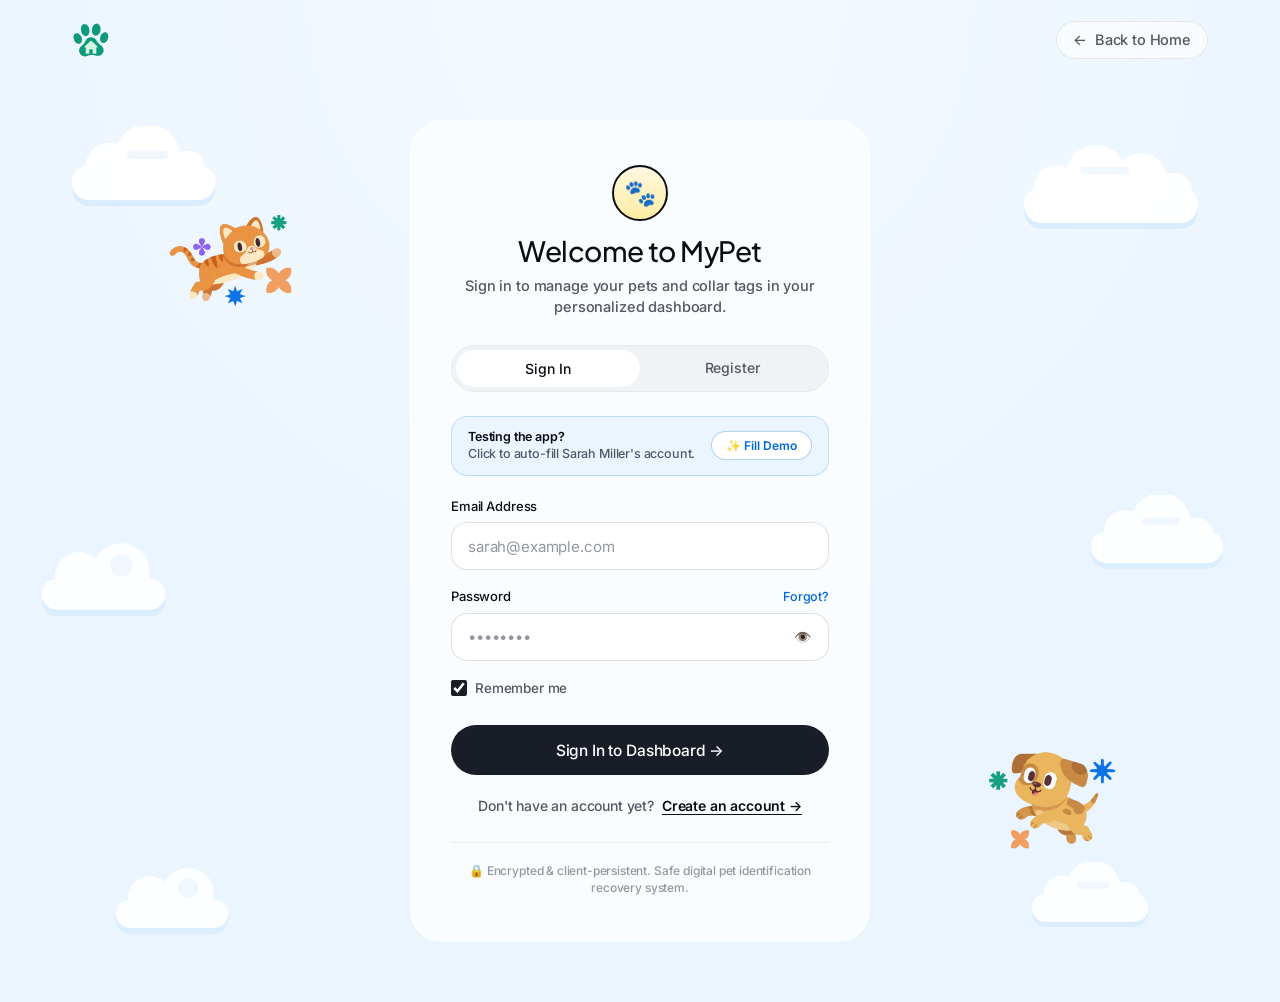
==== commit 3ab5a620: "Add Pet Health Vault, modern 2D clouds, auth pages, and navigation updates" ====
--- a/login.html
+++ b/login.html
@@ -3,390 +3,331 @@
 <head>
   <meta charset="UTF-8" />
   <meta name="viewport" content="width=device-width, initial-scale=1.0" />
-  <title>Sign In & Register — MyPet ID</title>
-  <meta name="description" content="Sign in or create your MyPet account to manage your pets, generate physical QR collar tags, and monitor recovery scans in real time." />
-  
+  <title>Sign In — MyPet Digital Pet ID</title>
+  <link rel="icon" href="images/logo.png" type="image/png" />
   <link rel="preconnect" href="https://fonts.googleapis.com" />
   <link rel="preconnect" href="https://fonts.gstatic.com" crossorigin />
-  <link href="https://fonts.googleapis.com/css2?family=Inter:wght@400;500;600;700;800&display=swap" rel="stylesheet" />
+  <link href="https://fonts.googleapis.com/css2?family=Plus+Jakarta+Sans:wght@400;500;600;700&family=Inter:wght@400;500;600&display=swap" rel="stylesheet" />
   <link rel="stylesheet" href="css/style.css" />
-  
-  <link rel="icon" type="image/svg+xml" href="data:image/svg+xml,<svg xmlns='http://www.w3.org/2000/svg' viewBox='0 0 24 24' fill='%23121212'><path d='M12 5c-3.87 0-7 2.69-7 6 0 1.93 1.07 3.65 2.72 4.75L7 19l3.5-1.5c.48.11.98.17 1.5.17 3.87 0 7-2.69 7-6s-3.13-6-7-6z'/></svg>" />
 </head>
-<body>
-
-  <div class="auth-page-container">
+<body class="auth-page">
+
+  <!-- Header -->
+  <header class="auth-header">
+    <a href="index.html" class="brand-logo" aria-label="MyPet Home">
+      <img src="images/logo.png" alt="MyPet Logo" class="brand-logo-img" style="height: 38px;" />
+    </a>
+    <a href="index.html" class="auth-back-link">
+      <span>&larr;</span> Back to Home
+    </a>
+  </header>
+
+  <!-- Main Container -->
+  <main class="auth-container">
     
-    <!-- Top Navigation Header -->
-    <header class="auth-page-header">
-      <a href="index.html" class="auth-back-link">
-        <svg width="18" height="18" viewBox="0 0 24 24" fill="none" stroke="currentColor" stroke-width="2.2" stroke-linecap="round" stroke-linejoin="round">
-          <line x1="19" y1="12" x2="5" y2="12"></line>
-          <polyline points="12 19 5 12 12 5"></polyline>
-        </svg>
-        <span>Back to MyPet</span>
-      </a>
-
-      <a href="index.html" title="MyPet Home">
-        <img src="images/logo.png" alt="MyPet" style="height: 36px; object-fit: contain;" />
-      </a>
-
-      <div style="font-size: 12px; font-weight: 600; color: var(--muted); background: var(--sand); padding: 5px 12px; border-radius: 9999px; border: 1.5px solid var(--border);">
-        <span style="color: #10b981; font-weight: 800;">●</span> SQLite Connected
+    <!-- 2D Flat Modern Clouds Floating Layer -->
+    <div class="flat-clouds-layer" aria-hidden="true">
+      <!-- Top Left Cloud -->
+      <svg class="flat-cloud cloud-top-left" viewBox="0 0 180 90" fill="none" xmlns="http://www.w3.org/2000/svg">
+        <rect x="20" y="44" width="140" height="34" rx="17" fill="#d9edff"/>
+        <circle cx="56" cy="44" r="22" fill="#d9edff"/>
+        <circle cx="94" cy="36" r="32" fill="#d9edff"/>
+        <circle cx="132" cy="48" r="18" fill="#d9edff"/>
+        <rect x="20" y="38" width="140" height="34" rx="17" fill="#ffffff"/>
+        <circle cx="56" cy="38" r="22" fill="#ffffff"/>
+        <circle cx="94" cy="30" r="32" fill="#ffffff"/>
+        <circle cx="132" cy="42" r="18" fill="#ffffff"/>
+        <rect x="74" y="24" width="40" height="8" rx="4" fill="#f0f7ff" opacity="0.9"/>
+      </svg>
+
+      <!-- Top Right Cloud -->
+      <svg class="flat-cloud cloud-top-right" viewBox="0 0 210 95" fill="none" xmlns="http://www.w3.org/2000/svg">
+        <rect x="18" y="48" width="174" height="36" rx="18" fill="#d9edff"/>
+        <circle cx="50" cy="48" r="22" fill="#d9edff"/>
+        <circle cx="90" cy="36" r="30" fill="#d9edff"/>
+        <circle cx="135" cy="40" r="26" fill="#d9edff"/>
+        <circle cx="168" cy="52" r="18" fill="#d9edff"/>
+        <rect x="18" y="42" width="174" height="36" rx="18" fill="#ffffff"/>
+        <circle cx="50" cy="42" r="22" fill="#ffffff"/>
+        <circle cx="90" cy="30" r="30" fill="#ffffff"/>
+        <circle cx="135" cy="34" r="26" fill="#ffffff"/>
+        <circle cx="168" cy="46" r="18" fill="#ffffff"/>
+        <rect x="75" y="22" width="48" height="7" rx="3.5" fill="#f0f7ff" opacity="0.9"/>
+      </svg>
+
+      <!-- Mid Left Cloud -->
+      <svg class="flat-cloud cloud-mid-left" viewBox="0 0 140 80" fill="none" xmlns="http://www.w3.org/2000/svg">
+        <rect x="14" y="40" width="112" height="28" rx="14" fill="#d9edff"/>
+        <circle cx="48" cy="38" r="22" fill="#d9edff"/>
+        <circle cx="86" cy="34" r="26" fill="#d9edff"/>
+        <rect x="14" y="34" width="112" height="28" rx="14" fill="#ffffff"/>
+        <circle cx="48" cy="32" r="22" fill="#ffffff"/>
+        <circle cx="86" cy="28" r="26" fill="#ffffff"/>
+        <circle cx="86" cy="22" r="10" fill="#f0f7ff" opacity="0.9"/>
+      </svg>
+
+      <!-- Mid Right Cloud -->
+      <svg class="flat-cloud cloud-mid-right" viewBox="0 0 180 90" fill="none" xmlns="http://www.w3.org/2000/svg">
+        <rect x="20" y="44" width="140" height="34" rx="17" fill="#d9edff"/>
+        <circle cx="56" cy="44" r="22" fill="#d9edff"/>
+        <circle cx="94" cy="36" r="32" fill="#d9edff"/>
+        <circle cx="132" cy="48" r="18" fill="#d9edff"/>
+        <rect x="20" y="38" width="140" height="34" rx="17" fill="#ffffff"/>
+        <circle cx="56" cy="38" r="22" fill="#ffffff"/>
+        <circle cx="94" cy="30" r="32" fill="#ffffff"/>
+        <circle cx="132" cy="42" r="18" fill="#ffffff"/>
+        <rect x="74" y="24" width="40" height="8" rx="4" fill="#f0f7ff" opacity="0.9"/>
+      </svg>
+
+      <!-- Bottom Left Cloud -->
+      <svg class="flat-cloud cloud-bottom-left" viewBox="0 0 140 80" fill="none" xmlns="http://www.w3.org/2000/svg">
+        <rect x="14" y="40" width="112" height="28" rx="14" fill="#d9edff"/>
+        <circle cx="48" cy="38" r="22" fill="#d9edff"/>
+        <circle cx="86" cy="34" r="26" fill="#d9edff"/>
+        <rect x="14" y="34" width="112" height="28" rx="14" fill="#ffffff"/>
+        <circle cx="48" cy="32" r="22" fill="#ffffff"/>
+        <circle cx="86" cy="28" r="26" fill="#ffffff"/>
+        <circle cx="86" cy="22" r="10" fill="#f0f7ff" opacity="0.9"/>
+      </svg>
+
+      <!-- Bottom Right Cloud -->
+      <svg class="flat-cloud cloud-bottom-right" viewBox="0 0 180 90" fill="none" xmlns="http://www.w3.org/2000/svg">
+        <rect x="20" y="44" width="140" height="34" rx="17" fill="#d9edff"/>
+        <circle cx="56" cy="44" r="22" fill="#d9edff"/>
+        <circle cx="94" cy="36" r="32" fill="#d9edff"/>
+        <circle cx="132" cy="48" r="18" fill="#d9edff"/>
+        <rect x="20" y="38" width="140" height="34" rx="17" fill="#ffffff"/>
+        <circle cx="56" cy="38" r="22" fill="#ffffff"/>
+        <circle cx="94" cy="30" r="32" fill="#ffffff"/>
+        <circle cx="132" cy="42" r="18" fill="#ffffff"/>
+        <rect x="74" y="24" width="40" height="8" rx="4" fill="#f0f7ff" opacity="0.9"/>
+      </svg>
+    </div>
+    
+    <!-- Floating Whimsical 3D Illustration Elements -->
+    <img src="images/hero-cat.png" alt="" class="auth-bg-art auth-bg-art-cat" aria-hidden="true" />
+    <img src="images/hero-dog.png" alt="" class="auth-bg-art auth-bg-art-dog" aria-hidden="true" />
+
+    <!-- 32px Bone White Card -->
+    <div class="auth-card">
+      <div class="auth-card-top">
+        <div class="auth-badge-icon" aria-hidden="true">🐾</div>
+        <h1 class="auth-title">Welcome to MyPet</h1>
+        <p class="auth-subtitle">Sign in to manage your pets and collar tags in your personalized dashboard.</p>
       </div>
-    </header>
-
-    <!-- Standalone Dual Auth Card -->
-    <main class="auth-card-standalone">
-      
-      <!-- Paw Medallion & Title -->
-      <div style="text-align: center; margin-bottom: 24px;">
-        <span style="display: inline-flex; align-items: center; justify-content: center; width: 52px; height: 52px; border-radius: 50%; background-color: var(--yellow); border: 2px solid var(--ink); font-size: 24px; margin-bottom: 12px; box-shadow: 0 4px 10px rgba(0,0,0,0.06);">
-          🐾
-        </span>
-        <h1 id="pageAuthTitle" style="font-size: 26px; font-weight: 800; color: var(--ink); margin: 0; letter-spacing: -0.02em;">
-          Welcome to MyPet
-        </h1>
-        <p id="pageAuthSub" style="font-size: 14px; color: var(--muted); margin-top: 6px; line-height: 1.45;">
-          Sign in or register to manage your pets and collar tags in the cloud database.
-        </p>
-      </div>
-
-      <!-- Auth Mode Switch Tabs -->
-      <div class="auth-tabs-row" role="tablist">
-        <button type="button" class="auth-tab-btn active" id="tabBtnSignIn" onclick="switchAuthTab('login')" role="tab" aria-selected="true">
-          Sign In
-        </button>
-        <button type="button" class="auth-tab-btn" id="tabBtnRegister" onclick="switchAuthTab('register')" role="tab" aria-selected="false">
-          Create Account
+
+      <!-- Navigation Tabs (Sign In / Register) -->
+      <nav class="auth-tabs" aria-label="Authentication Options">
+        <button type="button" class="auth-tab-link active" aria-current="page">Sign In</button>
+        <a href="register.html" class="auth-tab-link">Register</a>
+      </nav>
+
+      <!-- 1-Click Demo Fill Banner -->
+      <div class="auth-demo-card">
+        <div class="auth-demo-text">
+          <strong>Testing the app?</strong>
+          <span>Click to auto-fill Sarah Miller's account.</span>
+        </div>
+        <button type="button" class="btn-demo-fill" onclick="fillDemoCredentials()">
+          ✨ Fill Demo
         </button>
       </div>
 
-      <!-- Quick 1-Click Demo Fill Callout -->
-      <div class="auth-demo-callout" id="demoCalloutBox">
-        <div class="demo-callout-text">
-          <strong style="font-size: 13.5px; color: var(--ink); display: block;">Testing with the pre-seeded database?</strong>
-          <span style="font-size: 12px; color: var(--muted);">Click to auto-fill Sarah Miller's account (Luna & Milo).</span>
+      <!-- Alert Banners -->
+      <div id="authErrorAlert" class="auth-alert auth-alert-error" role="alert"></div>
+      <div id="authSuccessAlert" class="auth-alert auth-alert-success" role="status"></div>
+
+      <!-- Sign In Form -->
+      <form id="signInForm" onsubmit="handleLoginSubmit(event)" novalidate>
+        <div class="auth-form-group">
+          <label class="auth-label" for="loginEmail">Email Address</label>
+          <div class="auth-input-wrap">
+            <input 
+              type="email" 
+              id="loginEmail" 
+              class="auth-input" 
+              placeholder="sarah@example.com" 
+              required 
+              autocomplete="email" 
+            />
+          </div>
         </div>
-        <button type="button" class="btn btn-secondary btn-sm" onclick="fillDemoCredentials()">
-          ✨ Fill Demo (Sarah)
+
+        <div class="auth-form-group">
+          <div style="display: flex; justify-content: space-between; align-items: center; margin-bottom: 7px;">
+            <label class="auth-label" for="loginPassword" style="margin-bottom: 0;">Password</label>
+            <a href="javascript:void(0)" onclick="forgotPasswordNotice()" style="font-size: 12.5px; color: var(--color-iris-blue, #0069e0); text-decoration: none;">Forgot?</a>
+          </div>
+          <div class="auth-input-wrap">
+            <input 
+              type="password" 
+              id="loginPassword" 
+              class="auth-input" 
+              placeholder="••••••••" 
+              required 
+              autocomplete="current-password" 
+            />
+            <button type="button" class="auth-toggle-pwd" onclick="togglePasswordVisibility('loginPassword', this)" aria-label="Toggle password visibility">
+              👁️
+            </button>
+          </div>
+        </div>
+
+        <div style="display: flex; align-items: center; justify-content: space-between; margin-bottom: 18px; font-size: 13.5px; color: var(--color-graphite, #535862);">
+          <label style="display: flex; align-items: center; gap: 8px; cursor: pointer;">
+            <input type="checkbox" id="rememberMe" checked style="accent-color: var(--color-charcoal, #181d27); width: 16px; height: 16px; border-radius: 4px;" />
+            <span>Remember me</span>
+          </label>
+        </div>
+
+        <!-- Charcoal Pill CTA -->
+        <button type="submit" id="btnSubmit" class="btn-charcoal-pill">
+          Sign In to Dashboard &rarr;
         </button>
+      </form>
+
+      <!-- Switch to Register Link -->
+      <div class="auth-switch-prompt">
+        Don't have an account yet? 
+        <a href="register.html" class="auth-switch-link">Create an account &rarr;</a>
       </div>
 
-      <!-- Live Error / Success Alerts -->
-      <div id="authAlertBanner" class="auth-error-banner" style="display: none;"></div>
-      <div id="authSuccessBanner" class="auth-success-banner" style="display: none;"></div>
-
-      <!-- ====================================================================
-           FORM 1: SIGN IN
-           ==================================================================== -->
-      <form id="formSignIn" onsubmit="handleSignInSubmit(event)">
-        <div class="form-group">
-          <label class="form-label" for="inputSignInEmail">Email Address</label>
-          <input 
-            type="email" 
-            id="inputSignInEmail" 
-            class="form-input" 
-            placeholder="sarah@example.com" 
-            required 
-            autocomplete="email" 
-            autofocus
-          />
-        </div>
-
-        <div class="form-group">
-          <div style="display: flex; justify-content: space-between; align-items: center; margin-bottom: 6px;">
-            <label class="form-label" for="inputSignInPassword" style="margin-bottom: 0;">Password</label>
-            <a href="javascript:void(0)" onclick="fillDemoCredentials()" style="font-size: 12.5px; color: var(--blue); text-decoration: none; font-weight: 600;">
-              Use demo password?
-            </a>
-          </div>
-          <input 
-            type="password" 
-            id="inputSignInPassword" 
-            class="form-input" 
-            placeholder="••••••••" 
-            required 
-            autocomplete="current-password" 
-          />
-        </div>
-
-        <button type="submit" class="btn btn-black btn-lg" id="btnSignInSubmit" style="width: 100%; margin-top: 14px; font-size: 15px; padding: 14px 20px;">
-          Sign In to Dashboard →
-        </button>
-
-        <div style="text-align: center; margin-top: 20px; font-size: 13.5px; color: var(--muted);">
-          New to MyPet? 
-          <a href="javascript:void(0)" onclick="switchAuthTab('register')" style="color: var(--ink); font-weight: 700; text-decoration: underline; margin-left: 4px;">
-            Create an account
-          </a>
-        </div>
-      </form>
-
-      <!-- ====================================================================
-           FORM 2: REGISTRATION / CREATE ACCOUNT
-           ==================================================================== -->
-      <form id="formRegister" style="display: none;" onsubmit="handleRegisterSubmit(event)">
-        <div class="form-group">
-          <label class="form-label" for="inputRegName">Your Full Name</label>
-          <input 
-            type="text" 
-            id="inputRegName" 
-            class="form-input" 
-            placeholder="e.g. Alex Johnson" 
-            required 
-            autocomplete="name"
-          />
-        </div>
-
-        <div class="form-group">
-          <label class="form-label" for="inputRegEmail">Email Address</label>
-          <input 
-            type="email" 
-            id="inputRegEmail" 
-            class="form-input" 
-            placeholder="alex@example.com" 
-            required 
-            autocomplete="email" 
-          />
-        </div>
-
-        <div class="form-group">
-          <label class="form-label" for="inputRegPhone">Contact Phone (For Found Pets)</label>
-          <input 
-            type="tel" 
-            id="inputRegPhone" 
-            class="form-input" 
-            placeholder="(555) 000-0000" 
-            autocomplete="tel"
-          />
-        </div>
-
-        <div class="form-group">
-          <label class="form-label" for="inputRegPassword">Create Password</label>
-          <input 
-            type="password" 
-            id="inputRegPassword" 
-            class="form-input" 
-            placeholder="At least 6 characters" 
-            minlength="6" 
-            required 
-            autocomplete="new-password" 
-          />
-        </div>
-
-        <button type="submit" class="btn btn-black btn-lg" id="btnRegSubmit" style="width: 100%; margin-top: 14px; font-size: 15px; padding: 14px 20px;">
-          Create MyPet Account →
-        </button>
-
-        <div style="text-align: center; margin-top: 20px; font-size: 13.5px; color: var(--muted);">
-          Already have an account? 
-          <a href="javascript:void(0)" onclick="switchAuthTab('login')" style="color: var(--ink); font-weight: 700; text-decoration: underline; margin-left: 4px;">
-            Sign in here
-          </a>
-        </div>
-      </form>
-
-      <!-- Persistent Security Footer Note -->
-      <div class="auth-footer-note">
-        🔒 Connected to live SQLite database (<code style="background: var(--sand); padding: 2px 6px; border-radius: 4px; border: 1px solid var(--border); font-size: 11.5px;">mypet.db</code>). Passwords hashed with PBKDF2-HMAC-SHA256.
+      <div class="auth-card-footer">
+        🔒 Encrypted & client-persistent. Safe digital pet identification recovery system.
       </div>
-
-    </main>
-
-  </div>
-
-  <!-- Dedicated Authentication Logic -->
+    </div>
+
+  </main>
+
   <script>
-    // Tab Switching
-    function switchAuthTab(tab) {
-      const tabSignIn = document.getElementById('tabBtnSignIn');
-      const tabRegister = document.getElementById('tabBtnRegister');
-      const formSignIn = document.getElementById('formSignIn');
-      const formRegister = document.getElementById('formRegister');
-      const demoBox = document.getElementById('demoCalloutBox');
-      const title = document.getElementById('pageAuthTitle');
-      const sub = document.getElementById('pageAuthSub');
-
-      clearAlerts();
-
-      if (tab === 'register') {
-        tabRegister.classList.add('active');
-        tabRegister.setAttribute('aria-selected', 'true');
-        tabSignIn.classList.remove('active');
-        tabSignIn.setAttribute('aria-selected', 'false');
-
-        formRegister.style.display = 'block';
-        formSignIn.style.display = 'none';
-        demoBox.style.display = 'none';
-
-        title.innerText = 'Create Your Account';
-        sub.innerText = 'Register to create persistent collar tags and track pet recovery in real time.';
-        
-        const nameInput = document.getElementById('inputRegName');
-        if (nameInput) nameInput.focus();
+    // Demo accounts seed
+    const DEMO_USER = {
+      name: "Sarah Miller",
+      email: "sarah@example.com",
+      phone: "(555) 234-5678",
+      password: "password123"
+    };
+
+    function fillDemoCredentials() {
+      document.getElementById('loginEmail').value = DEMO_USER.email;
+      document.getElementById('loginPassword').value = DEMO_USER.password;
+      showAlert('authSuccessAlert', 'Loaded demo account (Sarah Miller). Click "Sign In" below!');
+      hideAlert('authErrorAlert');
+    }
+
+    function togglePasswordVisibility(inputId, btn) {
+      const input = document.getElementById(inputId);
+      if (input.type === 'password') {
+        input.type = 'text';
+        btn.textContent = '🔒';
       } else {
-        tabSignIn.classList.add('active');
-        tabSignIn.setAttribute('aria-selected', 'true');
-        tabRegister.classList.remove('active');
-        tabRegister.setAttribute('aria-selected', 'false');
-
-        formSignIn.style.display = 'block';
-        formRegister.style.display = 'none';
-        demoBox.style.display = 'flex';
-
-        title.innerText = 'Welcome to MyPet';
-        sub.innerText = 'Sign in or register to manage your pets and collar tags in the cloud database.';
-
-        const emailInput = document.getElementById('inputSignInEmail');
-        if (emailInput) emailInput.focus();
-      }
-    }
-
-    function clearAlerts() {
-      const err = document.getElementById('authAlertBanner');
-      const succ = document.getElementById('authSuccessBanner');
-      if (err) { err.style.display = 'none'; err.innerText = ''; }
-      if (succ) { succ.style.display = 'none'; succ.innerText = ''; }
-    }
-
-    function showError(msg) {
-      clearAlerts();
-      const err = document.getElementById('authAlertBanner');
-      if (err) {
-        err.innerText = msg;
-        err.style.display = 'block';
-      }
-    }
-
-    function showSuccess(msg) {
-      clearAlerts();
-      const succ = document.getElementById('authSuccessBanner');
-      if (succ) {
-        succ.innerText = msg;
-        succ.style.display = 'block';
-      }
-    }
-
-    function fillDemoCredentials() {
-      switchAuthTab('login');
-      document.getElementById('inputSignInEmail').value = 'sarah@example.com';
-      document.getElementById('inputSignInPassword').value = 'password123';
-      clearAlerts();
-      showSuccess("Demo credentials loaded! Click below to sign in.");
-    }
-
-    // Handle Login Form Submission
-    async function handleSignInSubmit(e) {
+        input.type = 'password';
+        btn.textContent = '👁️';
+      }
+    }
+
+    function showAlert(id, message) {
+      const el = document.getElementById(id);
+      if (el) {
+        el.textContent = message;
+        el.style.display = 'block';
+      }
+    }
+
+    function hideAlert(id) {
+      const el = document.getElementById(id);
+      if (el) {
+        el.style.display = 'none';
+        el.textContent = '';
+      }
+    }
+
+    function forgotPasswordNotice() {
+      showAlert('authSuccessAlert', 'For demo access, use sarah@example.com with password: password123');
+    }
+
+    function handleLoginSubmit(e) {
       e.preventDefault();
-      clearAlerts();
-
-      const email = document.getElementById('inputSignInEmail').value.trim();
-      const password = document.getElementById('inputSignInPassword').value;
+      hideAlert('authErrorAlert');
+      hideAlert('authSuccessAlert');
+
+      const email = document.getElementById('loginEmail').value.trim();
+      const password = document.getElementById('loginPassword').value;
+      const btn = document.getElementById('btnSubmit');
 
       if (!email || !password) {
-        showError("Please enter both your email and password.");
+        showAlert('authErrorAlert', 'Please enter your email and password.');
         return;
       }
 
-      const btn = document.getElementById('btnSignInSubmit');
       btn.disabled = true;
-      btn.innerText = "Signing in...";
-
+      btn.innerHTML = 'Signing in...';
+
+      // Check registered users in localStorage or demo user
+      let users = [];
       try {
-        const res = await fetch('/api/auth/login', {
-          method: 'POST',
-          credentials: 'same-origin',
-          headers: { 'Content-Type': 'application/json' },
-          body: JSON.stringify({ email, password })
-        });
-        const data = await res.json();
-
+        const storedUsers = localStorage.getItem('mypet_registered_users');
+        if (storedUsers) {
+          users = JSON.parse(storedUsers);
+        }
+      } catch (err) {}
+
+      // Sarah demo user is always valid
+      let matchedUser = null;
+      if (email.toLowerCase() === DEMO_USER.email.toLowerCase() && password === DEMO_USER.password) {
+        matchedUser = {
+          name: DEMO_USER.name,
+          email: DEMO_USER.email,
+          phone: DEMO_USER.phone
+        };
+      } else {
+        const found = users.find(u => u.email.toLowerCase() === email.toLowerCase());
+        if (found) {
+          if (found.password === password) {
+            matchedUser = {
+              name: found.name,
+              email: found.email,
+              phone: found.phone || '(555) 000-0000'
+            };
+          } else {
+            btn.disabled = false;
+            btn.innerHTML = 'Sign In to Dashboard &rarr;';
+            showAlert('authErrorAlert', 'Incorrect password. Please try again.');
+            return;
+          }
+        }
+      }
+
+      if (matchedUser) {
+        // Persist session
+        try {
+          localStorage.setItem('mypet_auth', 'true');
+          localStorage.setItem('mypet_user', JSON.stringify(matchedUser));
+        } catch (err) {}
+
+        showAlert('authSuccessAlert', `Welcome back, ${matchedUser.name}! Redirecting to your dashboard...`);
+
+        setTimeout(() => {
+          window.location.href = 'index.html#dashboard';
+        }, 700);
+      } else {
         btn.disabled = false;
-        btn.innerText = "Sign In to Dashboard →";
-
-        if (res.ok && data.success) {
-          localStorage.setItem('mypet_auth', 'true');
-          localStorage.setItem('mypet_user', JSON.stringify(data.user));
-          showSuccess(`Welcome back, ${data.user.name}! Redirecting to dashboard...`);
+        btn.innerHTML = 'Sign In to Dashboard &rarr;';
+        showAlert('authErrorAlert', 'No account found with this email. You can create one via the Register link!');
+      }
+    }
+
+    // Auto-fill or check active session on load
+    window.addEventListener('DOMContentLoaded', () => {
+      try {
+        const auth = localStorage.getItem('mypet_auth');
+        const userRaw = localStorage.getItem('mypet_user');
+        if (auth === 'true' && userRaw) {
+          const user = JSON.parse(userRaw);
+          showAlert('authSuccessAlert', `You are signed in as ${user.name}. Redirecting to dashboard...`);
           setTimeout(() => {
             window.location.href = 'index.html#dashboard';
-          }, 600);
-        } else {
-          showError(data.error || "Invalid email or password. Please try again.");
-        }
-      } catch (err) {
-        btn.disabled = false;
-        btn.innerText = "Sign In to Dashboard →";
-        showError("Network connection error. Is the server running on port 8000?");
-      }
-    }
-
-    // Handle Registration Form Submission
-    async function handleRegisterSubmit(e) {
-      e.preventDefault();
-      clearAlerts();
-
-      const name = document.getElementById('inputRegName').value.trim();
-      const email = document.getElementById('inputRegEmail').value.trim();
-      const phone = document.getElementById('inputRegPhone').value.trim();
-      const password = document.getElementById('inputRegPassword').value;
-
-      if (!name || !email || !password) {
-        showError("Please provide your name, email, and password.");
-        return;
-      }
-
-      const btn = document.getElementById('btnRegSubmit');
-      btn.disabled = true;
-      btn.innerText = "Creating account...";
-
-      try {
-        const res = await fetch('/api/auth/register', {
-          method: 'POST',
-          credentials: 'same-origin',
-          headers: { 'Content-Type': 'application/json' },
-          body: JSON.stringify({ name, email, phone, password })
-        });
-        const data = await res.json();
-
-        btn.disabled = false;
-        btn.innerText = "Create MyPet Account →";
-
-        if (res.ok && data.success) {
-          localStorage.setItem('mypet_auth', 'true');
-          localStorage.setItem('mypet_user', JSON.stringify(data.user));
-          showSuccess(`Account created! Welcome, ${data.user.name}! Redirecting to dashboard...`);
-          setTimeout(() => {
-            window.location.href = 'index.html#dashboard';
-          }, 600);
-        } else {
-          showError(data.error || "Registration failed. Please check your information.");
-        }
-      } catch (err) {
-        btn.disabled = false;
-        btn.innerText = "Create MyPet Account →";
-        showError("Network connection error. Is the server running on port 8000?");
-      }
-    }
-
-    // On Load: check query param and session
-    window.addEventListener('DOMContentLoaded', async () => {
-      // Check query string for ?tab=register
-      const params = new URLSearchParams(window.location.search);
-      if (params.get('tab') === 'register') {
-        switchAuthTab('register');
-      }
-
-      // If already authenticated, inform and give option to go to dashboard
-      try {
-        const res = await fetch('/api/auth/me', { credentials: 'same-origin' });
-        const data = await res.json();
-        if (res.ok && data.authenticated && data.user) {
-          showSuccess(`You are already signed in as ${data.user.name}. Redirecting to dashboard...`);
-          setTimeout(() => {
-            window.location.href = 'index.html#dashboard';
-          }, 900);
+          }, 800);
         }
       } catch (e) {}
     });
--- a/css/style.css
+++ b/css/style.css
@@ -412,6 +412,366 @@
 }
 
 /* ==========================================================================
+   Dashboard Top Navigation & Owner Dropdown Widget
+   Adhering to design.md (Geniestudio aesthetic):
+   - Bone White card dropdown (#fafdff) with 24px radius
+   - Mid-weight 500 typography with tight negative tracking
+   - Charcoal pill buttons and subtle tags
+   ========================================================================== */
+.nav-brand-wrap {
+  display: inline-flex;
+  align-items: center;
+  gap: 10px;
+}
+
+.nav-portal-badge {
+  display: inline-flex;
+  align-items: center;
+  gap: 4px;
+  font-family: var(--font-geist, 'Geist', sans-serif);
+  font-size: 11.5px;
+  font-weight: 600;
+  letter-spacing: -0.01em;
+  padding: 4px 10px;
+  border-radius: var(--radius-tags, 9999px);
+  background-color: var(--color-bone-white, #fafdff);
+  color: var(--color-iris-blue, #0069e0);
+  border: 1px solid rgba(0, 105, 224, 0.16);
+  white-space: nowrap;
+}
+
+.nav-links-dashboard {
+  display: flex;
+  align-items: center;
+  gap: 18px;
+  list-style: none;
+}
+
+.nav-links-dashboard .nav-link {
+  display: inline-flex;
+  align-items: center;
+  gap: 6px;
+  padding: 6px 14px;
+  border-radius: var(--radius-tags, 9999px);
+  font-size: 14.5px;
+  font-weight: 500;
+  letter-spacing: -0.01em;
+  color: var(--color-graphite, #535862);
+  transition: all 0.18s ease;
+  border: 1px solid transparent;
+}
+
+.nav-links-dashboard .nav-link:hover {
+  color: var(--color-ink, #0a0d12);
+  background-color: rgba(255, 255, 255, 0.7);
+}
+
+.nav-links-dashboard .nav-link.active {
+  background-color: var(--color-bone-white, #fafdff);
+  color: var(--color-ink, #0a0d12);
+  border-color: rgba(10, 13, 18, 0.08);
+  box-shadow: 0 1px 3px rgba(0, 0, 0, 0.04);
+}
+
+.nav-count-badge {
+  background-color: var(--color-sky-tint, #ebf5ff);
+  color: var(--color-iris-blue, #0069e0);
+  font-size: 11px;
+  font-weight: 600;
+  padding: 1px 7px;
+  border-radius: var(--radius-tags, 9999px);
+  border: 1px solid rgba(0, 105, 224, 0.12);
+}
+
+.nav-link-external {
+  color: var(--color-fog, #93979f) !important;
+}
+
+.nav-action-group {
+  display: inline-flex;
+  align-items: center;
+  gap: 12px;
+}
+
+/* User Account Navigation Widget & Dropdown */
+.user-nav-dropdown {
+  position: relative;
+}
+
+.user-profile-trigger {
+  display: flex;
+  align-items: center;
+  gap: 10px;
+  padding: 4px 14px 4px 5px;
+  background-color: #ffffff;
+  border: 1px solid rgba(10, 13, 18, 0.1);
+  border-radius: var(--radius-tags, 9999px);
+  cursor: pointer;
+  outline: none;
+  transition: all 0.2s cubic-bezier(0.16, 1, 0.3, 1);
+}
+
+.user-profile-trigger:hover,
+.user-nav-dropdown.open .user-profile-trigger {
+  background-color: var(--color-bone-white, #fafdff);
+  border-color: rgba(10, 13, 18, 0.2);
+  transform: translateY(-1px);
+}
+
+.user-nav-avatar {
+  width: 32px;
+  height: 32px;
+  border-radius: 50%;
+  overflow: hidden;
+  background-color: var(--color-lavender-wash, #f1e6ff);
+  border: 1.5px solid rgba(255, 255, 255, 0.9);
+  flex-shrink: 0;
+  display: flex;
+  align-items: center;
+  justify-content: center;
+}
+
+.user-nav-avatar img {
+  width: 100%;
+  height: 100%;
+  object-fit: cover;
+  display: block;
+}
+
+.user-nav-meta {
+  display: flex;
+  flex-direction: column;
+  text-align: left;
+  line-height: 1.15;
+}
+
+.user-nav-name {
+  font-family: var(--font-geist, 'Geist', sans-serif);
+  font-size: 13.5px;
+  font-weight: 600;
+  color: var(--color-ink, #0a0d12);
+  letter-spacing: -0.01em;
+}
+
+.user-nav-role {
+  font-family: var(--font-geist, 'Geist', sans-serif);
+  font-size: 10.5px;
+  font-weight: 500;
+  color: var(--color-fog, #93979f);
+}
+
+.user-chevron {
+  width: 14px;
+  height: 14px;
+  color: var(--color-fog, #93979f);
+  transition: transform 0.22s ease;
+  margin-left: 2px;
+}
+
+.user-nav-dropdown.open .user-chevron {
+  transform: rotate(180deg);
+  color: var(--color-ink, #0a0d12);
+}
+
+/* User Dropdown Menu Card (24px radius, Geniestudio bone white) */
+.user-dropdown-menu {
+  position: absolute;
+  right: 0;
+  top: calc(100% + 10px);
+  width: 290px;
+  max-width: calc(100vw - 32px);
+  background-color: var(--color-bone-white, #fafdff);
+  border: 1px solid rgba(10, 13, 18, 0.08);
+  border-radius: 24px;
+  box-shadow: 0 16px 36px rgba(4, 69, 144, 0.09);
+  padding: 16px;
+  display: none;
+  flex-direction: column;
+  z-index: 1000;
+  transform-origin: top right;
+  animation: dropdownPop 0.18s cubic-bezier(0.16, 1, 0.3, 1) forwards;
+}
+
+.user-nav-dropdown.open .user-dropdown-menu {
+  display: flex;
+}
+
+@keyframes dropdownPop {
+  from {
+    opacity: 0;
+    transform: scale(0.95) translateY(-6px);
+  }
+  to {
+    opacity: 1;
+    transform: scale(1) translateY(0);
+  }
+}
+
+.dropdown-user-header {
+  display: flex;
+  align-items: center;
+  gap: 12px;
+  padding: 4px 4px 12px 4px;
+}
+
+.dropdown-avatar-wrap {
+  width: 44px;
+  height: 44px;
+  border-radius: 50%;
+  overflow: hidden;
+  background-color: var(--color-lavender-wash, #f1e6ff);
+  border: 2px solid #ffffff;
+  flex-shrink: 0;
+  box-shadow: 0 2px 6px rgba(0, 0, 0, 0.05);
+}
+
+.dropdown-avatar-wrap img {
+  width: 100%;
+  height: 100%;
+  object-fit: cover;
+}
+
+.dropdown-user-info {
+  display: flex;
+  flex-direction: column;
+  line-height: 1.25;
+  overflow: hidden;
+}
+
+.dropdown-user-info strong {
+  font-size: 14.5px;
+  font-weight: 600;
+  color: var(--color-ink, #0a0d12);
+  letter-spacing: -0.01em;
+}
+
+.dropdown-user-info span {
+  font-size: 12px;
+  color: var(--color-graphite, #535862);
+  white-space: nowrap;
+  overflow: hidden;
+  text-overflow: ellipsis;
+}
+
+.dropdown-user-status {
+  display: inline-flex;
+  align-items: center;
+  gap: 6px;
+  margin-top: 4px;
+  font-size: 11px;
+  font-weight: 500;
+  color: #0b824a;
+}
+
+.status-dot-green {
+  width: 7px;
+  height: 7px;
+  border-radius: 50%;
+  background-color: #00c978;
+  display: inline-block;
+  box-shadow: 0 0 0 2px rgba(0, 201, 120, 0.2);
+}
+
+.dropdown-divider {
+  height: 1px;
+  background-color: rgba(10, 13, 18, 0.06);
+  margin: 6px 0;
+}
+
+.dropdown-links-list {
+  display: flex;
+  flex-direction: column;
+  gap: 3px;
+}
+
+.dropdown-item {
+  display: flex;
+  align-items: center;
+  gap: 10px;
+  padding: 9px 12px;
+  border-radius: 12px;
+  font-family: var(--font-geist, 'Geist', sans-serif);
+  font-size: 13.5px;
+  font-weight: 500;
+  color: var(--color-ink, #0a0d12);
+  letter-spacing: -0.01em;
+  text-decoration: none;
+  background: none;
+  border: none;
+  width: 100%;
+  text-align: left;
+  cursor: pointer;
+  transition: all 0.15s ease;
+  box-sizing: border-box;
+}
+
+.dropdown-item .ui-icon {
+  width: 16px;
+  height: 16px;
+  color: var(--color-graphite, #535862);
+  transition: color 0.15s ease;
+}
+
+.dropdown-item:hover {
+  background-color: rgba(10, 13, 18, 0.04);
+  color: var(--color-ink, #0a0d12);
+}
+
+.dropdown-item:hover .ui-icon {
+  color: var(--color-ink, #0a0d12);
+}
+
+.dropdown-item-badge {
+  margin-left: auto;
+  background-color: var(--color-sky-tint, #ebf5ff);
+  color: var(--color-iris-blue, #0069e0);
+  font-size: 11px;
+  font-weight: 600;
+  padding: 2px 7px;
+  border-radius: var(--radius-tags, 9999px);
+  border: 1px solid rgba(0, 105, 224, 0.12);
+}
+
+.dropdown-logout-btn {
+  color: #c92a2a;
+}
+
+.dropdown-logout-btn .ui-icon {
+  color: #c92a2a;
+}
+
+.dropdown-logout-btn:hover {
+  background-color: #fff2f2;
+  color: #a51818;
+}
+
+.dropdown-logout-btn:hover .ui-icon {
+  color: #a51818;
+}
+
+@media (max-width: 900px) {
+  .nav-links-dashboard {
+    gap: 10px;
+  }
+  .nav-links-dashboard .nav-link {
+    font-size: 13.5px;
+    padding: 5px 10px;
+  }
+}
+
+@media (max-width: 680px) {
+  .nav-links-dashboard {
+    display: none !important;
+  }
+  .nav-add-btn-desktop {
+    display: none !important;
+  }
+  .user-nav-role {
+    display: none;
+  }
+}
+
+/* ==========================================================================
    Buttons — Dense Charcoal CTAs (#181d27)
    ========================================================================== */
 .btn {
@@ -1448,25 +1808,7 @@
   max-width: 560px;
 }
 
-/* Scrub Progress Bar */
-.scrolly-progress-bar-wrap {
-  margin-top: 48px;
-  width: 100%;
-  max-width: 380px;
-  height: 8px;
-  background: rgba(10, 13, 18, 0.08);
-  border-radius: 9999px;
-  overflow: hidden;
-  position: relative;
-}
-
-.scrolly-progress-bar-fill {
-  width: 0%;
-  height: 100%;
-  background: linear-gradient(90deg, #0069e0, #10b981, #7c3aed);
-  border-radius: 9999px;
-  transition: width 0.05s linear;
-}
+
 
 /* Visual Stage Column (Right) */
 .scrolly-visual-stage {
@@ -3052,6 +3394,10 @@
   background-color: var(--color-bone-white);
   border-radius: var(--radius-cards);
   padding: 48px;
+  position: relative;
+  z-index: 2;
+  border: 1px solid var(--color-sky-tint);
+  box-shadow: var(--shadow-floating);
 }
 
 .wizard-progress {
@@ -3355,6 +3701,10 @@
   background-color: var(--color-bone-white);
   border-radius: var(--radius-cards);
   padding: 48px;
+  position: relative;
+  z-index: 2;
+  border: 1px solid var(--color-sky-tint);
+  box-shadow: var(--shadow-floating);
 }
 
 .physical-tag-wrapper {
@@ -4078,7 +4428,8 @@
     left: 20px;
     width: 100%;
   }
-  .no-print {
+  .no-print,
+  .flat-clouds-layer {
     display: none !important;
   }
 }
@@ -5218,203 +5569,1092 @@
     width: 42px;
     height: 42px;
   }
+  .author-name {
+    font-size: 14.5px;
+  }
+  .author-meta {
+    font-size: 12px;
+  }
 }
 
 /* ==========================================================================
-   DATABASE AUTHENTICATION & LOGIN/REGISTER MODAL STYLES
+   Geniestudio — Dedicated Authentication Pages (Login & Registration)
+   Strictly adheres to design.md tokens:
+   - Sky Tint canvas (#ebf5ff)
+   - Bone White card (#fafdff) with 32px border radius
+   - Charcoal pill CTA (#181d27) with tight shadow ring
+   - 16px input radius with Iris Blue focus ring
+   - Weight 500 typography with tight negative tracking
    ========================================================================== */
-.auth-modal-dialog {
+
+.auth-page {
+  min-height: 100vh;
+  background-color: var(--color-sky-tint, #ebf5ff);
+  display: flex;
+  flex-direction: column;
+  color: var(--color-ink, #0a0d12);
+  font-family: var(--font-geist, 'Geist', 'Inter', system-ui, sans-serif);
+  font-weight: 500;
+  letter-spacing: -0.01em;
+  position: relative;
+  overflow-x: hidden;
+}
+
+.auth-header {
+  height: 80px;
+  padding: 0 32px;
+  display: flex;
+  align-items: center;
+  justify-content: space-between;
+  max-width: 1200px;
+  width: 100%;
+  margin: 0 auto;
+}
+
+.auth-back-link {
+  display: inline-flex;
+  align-items: center;
+  gap: 8px;
+  font-size: 14.5px;
+  font-weight: 500;
+  color: var(--color-graphite, #535862);
+  text-decoration: none;
+  padding: 8px 16px;
+  border-radius: var(--radius-tags, 9999px);
+  background-color: rgba(255, 255, 255, 0.6);
+  border: 1px solid rgba(10, 13, 18, 0.08);
+  transition: all 0.2s ease;
+}
+
+.auth-back-link:hover {
+  background-color: #ffffff;
+  color: var(--color-ink, #0a0d12);
+  transform: translateX(-2px);
+}
+
+.auth-container {
+  flex: 1;
+  display: flex;
+  align-items: center;
+  justify-content: center;
+  padding: 40px 20px 60px;
+  position: relative;
+}
+
+/* Floating Whimsical 3D Illustration Elements */
+.auth-bg-art {
+  position: absolute;
+  pointer-events: none;
+  z-index: 0;
+  user-select: none;
+}
+
+.auth-bg-art-cat {
+  top: 12%;
+  left: max(20px, calc(50% - 480px));
+  width: 140px;
+  opacity: 0.95;
+  filter: drop-shadow(0 14px 24px rgba(4, 69, 144, 0.12));
+  animation: floatCat 6s ease-in-out infinite;
+}
+
+.auth-bg-art-dog {
+  bottom: 14%;
+  right: max(20px, calc(50% - 490px));
+  width: 150px;
+  opacity: 0.95;
+  filter: drop-shadow(0 14px 24px rgba(4, 69, 144, 0.12));
+  animation: floatDog 7s ease-in-out infinite alternate;
+}
+
+@keyframes floatCat {
+  0%, 100% { transform: translateY(0px) rotate(0deg); }
+  50% { transform: translateY(-12px) rotate(-2deg); }
+}
+
+@keyframes floatDog {
+  0%, 100% { transform: translateY(0px) rotate(0deg); }
+  50% { transform: translateY(-10px) rotate(2deg); }
+}
+
+/* 32px Bone White Card */
+.auth-card {
+  position: relative;
+  z-index: 1;
+  width: 100%;
   max-width: 460px;
-  width: 92%;
-  padding: 36px 30px;
-  border-radius: 28px;
-}
-
-.auth-tabs-row {
-  display: flex;
-  background-color: var(--sand);
-  border: 1.5px solid var(--border);
-  border-radius: var(--radius-pill);
+  background-color: var(--color-bone-white, #fafdff);
+  border-radius: var(--radius-cards, 32px);
+  padding: 44px 40px;
+  box-shadow: 0 14px 30px rgba(4, 69, 144, 0.06);
+  border: 1px solid rgba(255, 255, 255, 0.9);
+}
+
+.auth-card-top {
+  text-align: center;
+  margin-bottom: 28px;
+}
+
+.auth-badge-icon {
+  width: 56px;
+  height: 56px;
+  border-radius: 50%;
+  background: var(--gradient-solar-gradient, linear-gradient(rgb(255, 249, 224) 0%, rgb(255, 236, 163) 100%));
+  border: 2px solid var(--color-ink, #0a0d12);
+  display: inline-flex;
+  align-items: center;
+  justify-content: center;
+  font-size: 26px;
+  margin-bottom: 14px;
+  box-shadow: 0 4px 10px rgba(0, 0, 0, 0.05);
+}
+
+.auth-title {
+  font-family: var(--font-aeonik, 'Aeonik', 'Plus Jakarta Sans', system-ui, sans-serif);
+  font-size: 28px;
+  font-weight: 500;
+  letter-spacing: -0.02em;
+  color: var(--color-ink, #0a0d12);
+  margin: 0 0 8px;
+  line-height: 1.15;
+}
+
+.auth-subtitle {
+  font-size: 14.5px;
+  line-height: 1.45;
+  color: var(--color-graphite, #535862);
+  margin: 0;
+  font-weight: 500;
+  letter-spacing: -0.01em;
+}
+
+/* Nav Switch Tabs (Sign In / Register) */
+.auth-tabs {
+  display: flex;
+  background: rgba(10, 13, 18, 0.04);
   padding: 4px;
+  border-radius: var(--radius-tags, 9999px);
+  margin-bottom: 24px;
+  border: 1px solid rgba(10, 13, 18, 0.04);
+}
+
+.auth-tab-link {
+  flex: 1;
+  text-align: center;
+  padding: 9px 16px;
+  font-size: 14px;
+  font-weight: 500;
+  letter-spacing: -0.01em;
+  color: var(--color-graphite, #535862);
+  border-radius: var(--radius-tags, 9999px);
+  text-decoration: none;
+  transition: all 0.2s ease;
+  background: transparent;
+  border: none;
+  cursor: pointer;
+}
+
+.auth-tab-link.active {
+  background: var(--color-paper-white, #ffffff);
+  color: var(--color-ink, #0a0d12);
+  box-shadow: 0 2px 8px rgba(0, 0, 0, 0.06);
+}
+
+/* 1-Click Demo Fill Banner */
+.auth-demo-card {
+  display: flex;
+  align-items: center;
+  justify-content: space-between;
+  gap: 12px;
+  background-color: var(--color-sky-tint, #ebf5ff);
+  border: 1px solid rgba(0, 105, 224, 0.18);
+  border-radius: var(--radius-inputs, 16px);
+  padding: 12px 16px;
+  margin-bottom: 22px;
+}
+
+.auth-demo-text {
+  font-size: 12.5px;
+  line-height: 1.35;
+  color: var(--color-graphite, #535862);
+}
+
+.auth-demo-text strong {
+  display: block;
+  color: var(--color-ink, #0a0d12);
+  font-weight: 600;
+}
+
+.btn-demo-fill {
+  background: #ffffff;
+  border: 1px solid rgba(0, 105, 224, 0.3);
+  color: var(--color-iris-blue, #0069e0);
+  padding: 6px 14px;
+  border-radius: var(--radius-tags, 9999px);
+  font-size: 12px;
+  font-weight: 600;
+  cursor: pointer;
+  white-space: nowrap;
+  transition: all 0.15s ease;
+}
+
+.btn-demo-fill:hover {
+  background: var(--color-iris-blue, #0069e0);
+  color: #ffffff;
+}
+
+/* Alert Banners */
+.auth-alert {
+  padding: 12px 16px;
+  border-radius: 14px;
+  font-size: 13.5px;
+  margin-bottom: 18px;
+  display: none;
+  line-height: 1.4;
+  animation: fadeIn 0.25s ease-out;
+}
+
+.auth-alert-error {
+  background-color: #fff2f2;
+  border: 1px solid #ffd4d4;
+  color: #c92a2a;
+}
+
+.auth-alert-success {
+  background-color: var(--color-mint-wash, #d3f6e3);
+  border: 1px solid #9fe3be;
+  color: #1a633c;
+}
+
+/* Form Groups & Inputs (16px radius) */
+.auth-form-group {
+  margin-bottom: 18px;
+  text-align: left;
+}
+
+.auth-label {
+  display: block;
+  font-size: 13px;
+  font-weight: 500;
+  letter-spacing: -0.01em;
+  color: var(--color-ink, #0a0d12);
+  margin-bottom: 7px;
+}
+
+.auth-input-wrap {
+  position: relative;
+  display: flex;
+  align-items: center;
+}
+
+.auth-input {
+  width: 100%;
+  height: 48px;
+  background-color: #ffffff;
+  border: 1px solid rgba(10, 13, 18, 0.12);
+  border-radius: var(--radius-inputs, 16px);
+  padding: 0 16px;
+  font-size: 15px;
+  font-family: inherit;
+  font-weight: 500;
+  letter-spacing: -0.01em;
+  color: var(--color-ink, #0a0d12);
+  transition: all 0.2s ease;
+  outline: none;
+}
+
+.auth-input::placeholder {
+  color: var(--color-fog, #93979f);
+  font-weight: 400;
+}
+
+.auth-input:focus {
+  border-color: var(--color-iris-blue, #0069e0);
+  box-shadow: 0 0 0 3px rgba(0, 105, 224, 0.15);
+}
+
+.auth-toggle-pwd {
+  position: absolute;
+  right: 14px;
+  background: none;
+  border: none;
+  color: var(--color-fog, #93979f);
+  cursor: pointer;
+  padding: 4px;
+  font-size: 14px;
+}
+
+.auth-toggle-pwd:hover {
+  color: var(--color-ink, #0a0d12);
+}
+
+/* Charcoal Pill Button (design.md primary action) */
+.btn-charcoal-pill {
+  width: 100%;
+  height: 50px;
+  background-color: var(--color-charcoal, #181d27);
+  color: #ffffff;
+  border: none;
+  border-radius: var(--radius-buttonspill, 9999px);
+  padding: 12px 32px;
+  font-family: var(--font-geist, 'Geist', 'Inter', system-ui, sans-serif);
+  font-size: 15.5px;
+  font-weight: 500;
+  letter-spacing: -0.01em;
+  cursor: pointer;
+  box-shadow: 0 1px 2px rgba(10, 13, 18, 0.8), 0 0 0 1px #0a0d12;
+  display: inline-flex;
+  align-items: center;
+  justify-content: center;
+  gap: 8px;
+  transition: all 0.2s ease;
+  margin-top: 10px;
+}
+
+.btn-charcoal-pill:hover {
+  transform: translateY(-1px);
+  box-shadow: 0 4px 12px rgba(10, 13, 18, 0.3), 0 0 0 1px #0a0d12;
+}
+
+.btn-charcoal-pill:active {
+  transform: translateY(1px);
+}
+
+.btn-charcoal-pill:disabled {
+  opacity: 0.6;
+  cursor: not-allowed;
+  transform: none;
+}
+
+/* Switch Form / Footnotes */
+.auth-switch-prompt {
+  text-align: center;
+  margin-top: 22px;
+  font-size: 14px;
+  color: var(--color-graphite, #535862);
+}
+
+.auth-switch-link {
+  color: var(--color-ink, #0a0d12);
+  font-weight: 600;
+  text-decoration: underline;
+  text-underline-offset: 3px;
+  margin-left: 4px;
+  transition: color 0.15s ease;
+}
+
+.auth-switch-link:hover {
+  color: var(--color-iris-blue, #0069e0);
+}
+
+.auth-card-footer {
+  margin-top: 26px;
+  padding-top: 20px;
+  border-top: 1px solid rgba(10, 13, 18, 0.06);
+  text-align: center;
+  font-size: 12px;
+  color: var(--color-fog, #93979f);
+  line-height: 1.4;
+}
+
+/* Responsive adjustments */
+@media (max-width: 640px) {
+  .auth-card {
+    padding: 32px 24px;
+    border-radius: 24px;
+  }
+  .auth-bg-art {
+    display: none;
+  }
+  .auth-header {
+    padding: 0 20px;
+  }
+}
+
+/* ==========================================================================
+   2D Flat Modern Clouds (Login & Dashboard)
+   Geniestudio Daylight Notebook Aesthetic:
+   - Clean, geometric modern 2D flat vector shapes
+   - Paper White (#ffffff) body with soft daylight sky tint under-layers
+   - Floating organic drift animations
+   ========================================================================== */
+
+.flat-clouds-layer {
+  position: absolute;
+  top: 0;
+  left: 0;
+  width: 100%;
+  height: 100%;
+  pointer-events: none;
+  overflow: hidden;
+  z-index: 0;
+}
+
+.flat-cloud {
+  position: absolute;
+  pointer-events: none;
+  filter: drop-shadow(0 10px 24px rgba(4, 69, 144, 0.05));
+  user-select: none;
+  display: block;
+}
+
+/* Login & Auth Page Cloud Placements */
+.cloud-top-left {
+  top: 5%;
+  left: 4%;
+  width: 185px;
+  opacity: 0.95;
+  animation: cloudFloatA 12s ease-in-out infinite alternate;
+}
+
+.cloud-top-right {
+  top: 7%;
+  right: 5%;
+  width: 210px;
+  opacity: 0.95;
+  animation: cloudFloatB 14s ease-in-out infinite alternate;
+}
+
+.cloud-mid-left {
+  top: 50%;
+  left: 2%;
+  width: 155px;
+  opacity: 0.9;
+  animation: cloudFloatC 11s ease-in-out infinite alternate;
+}
+
+.cloud-mid-right {
+  top: 45%;
+  right: 3%;
+  width: 170px;
+  opacity: 0.92;
+  animation: cloudFloatA 13s ease-in-out infinite alternate;
+}
+
+.cloud-bottom-left {
+  bottom: 6%;
+  left: 8%;
+  width: 140px;
+  opacity: 0.88;
+  animation: cloudFloatB 10s ease-in-out infinite alternate;
+}
+
+.cloud-bottom-right {
+  bottom: 7%;
+  right: 9%;
+  width: 150px;
+  opacity: 0.88;
+  animation: cloudFloatC 15s ease-in-out infinite alternate;
+}
+
+/* Dashboard, In-Page Login, Add Pet, & QR Tag Views Specific Cloud Placements */
+#loginView,
+#dashboardView,
+#addPetView,
+#qrTagView {
+  position: relative;
+  overflow: hidden;
+  min-height: calc(100vh - var(--header-height));
+}
+
+#loginView > .main-wrapper,
+#dashboardView > .main-wrapper,
+#addPetView > .main-wrapper,
+#qrTagView > .main-wrapper {
+  position: relative;
+  z-index: 1;
+}
+
+.dashboard-clouds {
+  min-height: 280px;
+  position: absolute;
+  top: 0;
+  left: 0;
+  width: 100%;
+  height: 100%;
+  pointer-events: none;
+  z-index: 0;
+}
+
+.dash-cloud-top-left {
+  top: 15px;
+  left: 3%;
+  width: 165px;
+  opacity: 0.85;
+  animation: cloudFloatA 11s ease-in-out infinite alternate;
+}
+
+.dash-cloud-top-right {
+  top: 25px;
+  right: 4%;
+  width: 195px;
+  opacity: 0.88;
+  animation: cloudFloatB 13s ease-in-out infinite alternate;
+}
+
+.dash-cloud-mid {
+  top: 180px;
+  left: 1%;
+  width: 130px;
+  opacity: 0.75;
+  animation: cloudFloatC 10s ease-in-out infinite alternate;
+}
+
+.dash-cloud-corner {
+  top: 240px;
+  right: 2%;
+  width: 145px;
+  opacity: 0.8;
+  animation: cloudFloatA 14s ease-in-out infinite alternate;
+}
+
+/* Floating Animations */
+@keyframes cloudFloatA {
+  0% { transform: translate3d(0, 0, 0); }
+  50% { transform: translate3d(10px, -12px, 0); }
+  100% { transform: translate3d(-8px, -4px, 0); }
+}
+
+@keyframes cloudFloatB {
+  0% { transform: translate3d(0, 0, 0); }
+  50% { transform: translate3d(-14px, -10px, 0); }
+  100% { transform: translate3d(10px, -6px, 0); }
+}
+
+@keyframes cloudFloatC {
+  0% { transform: translate3d(0, 0, 0); }
+  50% { transform: translate3d(8px, 12px, 0); }
+  100% { transform: translate3d(-10px, 6px, 0); }
+}
+
+@media (max-width: 900px) {
+  .cloud-mid-left, .cloud-mid-right,
+  .dash-cloud-mid, .dash-cloud-corner {
+    display: none;
+  }
+}
+
+@media (max-width: 640px) {
+  .cloud-top-left {
+    width: 120px;
+    top: 1%;
+    left: -20px;
+    opacity: 0.7;
+  }
+  .cloud-top-right {
+    width: 130px;
+    top: 2%;
+    right: -20px;
+    opacity: 0.7;
+  }
+  .dash-cloud-top-left {
+    width: 110px;
+    top: 5px;
+    left: -15px;
+  }
+  .dash-cloud-top-right {
+    width: 120px;
+    top: 10px;
+    right: -15px;
+  }
+}
+
+/* ==========================================================================
+   PET HEALTH VAULT & VACCINATION TRACKER
+   Geniestudio Daylight Notebook Aesthetic
+   ========================================================================== */
+
+/* Vaccine Status Badges */
+.status-badge.vaccine-valid {
+  background-color: var(--color-mint-wash);
+  color: #065f46;
+}
+.status-badge.vaccine-valid::before {
+  content: "";
+  width: 6px;
+  height: 6px;
+  border-radius: 50%;
+  background-color: #10b981;
+}
+
+.status-badge.vaccine-due-soon {
+  background-color: #fef3d6;
+  color: #92400e;
+}
+.status-badge.vaccine-due-soon::before {
+  content: "";
+  width: 6px;
+  height: 6px;
+  border-radius: 50%;
+  background-color: #f59e0b;
+}
+
+.status-badge.vaccine-overdue {
+  background-color: #fee2e2;
+  color: #991b1b;
+}
+.status-badge.vaccine-overdue::before {
+  content: "";
+  width: 6px;
+  height: 6px;
+  border-radius: 50%;
+  background-color: #ef4444;
+}
+
+/* Dashboard Pet Card Health Vault Strip */
+.pet-health-vault-strip {
+  margin-top: 16px;
+  padding: 12px 16px;
+  background: #ffffff;
+  border: 1px solid var(--color-sky-tint);
+  border-radius: 18px;
+  display: flex;
+  align-items: center;
+  justify-content: space-between;
+  gap: 12px;
+  box-shadow: 0 2px 6px rgba(4, 69, 144, 0.04);
+}
+
+.pet-health-status-col {
+  display: flex;
+  flex-direction: column;
   gap: 4px;
+  min-width: 0;
+}
+
+.pet-health-status-badge {
+  display: inline-flex;
+  align-items: center;
+  gap: 6px;
+  font-size: 12px;
+  font-weight: 600;
+  letter-spacing: -0.01em;
+}
+
+.pet-health-status-badge.status-valid {
+  color: #065f46;
+}
+.pet-health-status-badge.status-valid .health-dot {
+  background-color: #10b981;
+}
+
+.pet-health-status-badge.status-due-soon {
+  color: #92400e;
+}
+.pet-health-status-badge.status-due-soon .health-dot {
+  background-color: #f59e0b;
+}
+
+.pet-health-status-badge.status-overdue {
+  color: #991b1b;
+}
+.pet-health-status-badge.status-overdue .health-dot {
+  background-color: #ef4444;
+}
+
+.health-dot {
+  width: 7px;
+  height: 7px;
+  border-radius: 50%;
+  flex-shrink: 0;
+}
+
+.pet-health-meta-chips {
+  display: flex;
+  align-items: center;
+  gap: 8px;
+  flex-wrap: wrap;
+}
+
+.health-chip {
+  font-size: 11px;
+  color: var(--color-fog);
+  background: rgba(4, 69, 144, 0.04);
+  padding: 2px 8px;
+  border-radius: 9999px;
+  white-space: nowrap;
+  overflow: hidden;
+  text-overflow: ellipsis;
+  max-width: 170px;
+}
+
+.btn-health-vault {
+  background: var(--color-charcoal);
+  color: var(--color-paper-white);
+  border: none;
+  border-radius: 9999px;
+  padding: 7px 14px;
+  font-size: 12px;
+  font-weight: 500;
+  cursor: pointer;
+  white-space: nowrap;
+  display: inline-flex;
+  align-items: center;
+  gap: 5px;
+  transition: all 0.15s ease;
+  box-shadow: 0 2px 6px rgba(10, 13, 18, 0.15);
+}
+
+.btn-health-vault:hover {
+  transform: translateY(-1px);
+  box-shadow: 0 4px 10px rgba(10, 13, 18, 0.22);
+}
+
+/* Health Vault Modal Dialog */
+.health-vault-dialog {
+  max-width: 780px;
+  width: 95%;
+  padding: 34px 34px 40px;
+  background-color: var(--color-bone-white);
+  border-radius: 32px;
+  border: 1px solid var(--color-sky-tint);
+  box-shadow: var(--shadow-floating);
+  max-height: 90vh;
+  overflow-y: auto;
+}
+
+.health-vault-header {
+  display: flex;
+  align-items: center;
+  gap: 16px;
   margin-bottom: 20px;
 }
 
-.auth-tab-btn {
+.health-vault-avatar {
+  width: 60px;
+  height: 60px;
+  border-radius: 20px;
+  overflow: hidden;
+  background: var(--color-sky-tint);
+  border: 2px solid #ffffff;
+  box-shadow: 0 4px 12px rgba(4, 69, 144, 0.08);
+  flex-shrink: 0;
+  display: flex;
+  align-items: center;
+  justify-content: center;
+}
+
+.health-vault-avatar img,
+.health-vault-avatar svg {
+  width: 100%;
+  height: 100%;
+  object-fit: cover;
+}
+
+.health-vault-title-wrap {
   flex: 1;
-  padding: 10px 16px;
-  font-family: 'Inter', sans-serif;
-  font-size: 14px;
-  font-weight: 700;
-  border-radius: var(--radius-pill);
+  min-width: 0;
+}
+
+.health-vault-badges-row {
+  display: flex;
+  align-items: center;
+  gap: 8px;
+  flex-wrap: wrap;
+}
+
+/* Segmented Pill Navigation */
+.health-nav-tabs {
+  display: flex;
+  gap: 6px;
+  margin: 18px 0 24px;
+  padding: 5px;
+  background: rgba(4, 69, 144, 0.05);
+  border-radius: 9999px;
+  overflow-x: auto;
+  scrollbar-width: none;
+}
+.health-nav-tabs::-webkit-scrollbar {
+  display: none;
+}
+
+.health-tab-btn {
   border: none;
   background: transparent;
+  padding: 9px 18px;
+  border-radius: 9999px;
+  font-size: 13.5px;
+  font-weight: 500;
+  color: var(--color-fog);
   cursor: pointer;
-  color: var(--muted);
-  transition: all 0.18s cubic-bezier(0.16, 1, 0.3, 1);
-}
-
-.auth-tab-btn.active {
-  background-color: var(--ink);
-  color: #ffffff;
-  box-shadow: 0 2px 8px rgba(18, 18, 18, 0.15);
-}
-
-.auth-demo-callout {
-  background-color: #fff9e6;
-  border: 1.5px dashed #f59e0b;
-  border-radius: 14px;
-  padding: 12px 16px;
+  transition: all 0.18s ease;
+  white-space: nowrap;
+  display: inline-flex;
+  align-items: center;
+  gap: 6px;
+}
+
+.health-tab-btn:hover {
+  color: var(--color-ink);
+  background: rgba(255, 255, 255, 0.5);
+}
+
+.health-tab-btn.active {
+  background: var(--color-charcoal);
+  color: var(--color-paper-white);
+  box-shadow: 0 2px 8px rgba(10, 13, 18, 0.18);
+}
+
+/* Tab Panels */
+.health-tab-panel {
+  display: none;
+}
+
+.health-tab-panel.active {
+  display: block;
+  animation: viewFade 0.25s ease-out;
+}
+
+/* Health Vault Summary Banner */
+.health-summary-banner {
+  display: grid;
+  grid-template-columns: repeat(3, 1fr);
+  gap: 12px;
+  margin-bottom: 22px;
+}
+
+.health-summary-stat {
+  background: #ffffff;
+  border: 1px solid var(--color-sky-tint);
+  border-radius: 18px;
+  padding: 16px;
+  text-align: center;
+}
+
+.health-summary-stat-val {
+  font-size: 24px;
+  font-weight: 700;
+  color: var(--color-ink);
+  font-family: var(--font-aeonik);
+}
+
+.health-summary-stat-label {
+  font-size: 12px;
+  color: var(--color-fog);
+  margin-top: 2px;
+}
+
+/* Vaccine Cards */
+.vaccine-card {
+  background: #ffffff;
+  border: 1px solid var(--color-sky-tint);
+  border-radius: 20px;
+  padding: 20px 22px;
+  margin-bottom: 14px;
+  box-shadow: 0 2px 8px rgba(4, 69, 144, 0.03);
+  transition: transform 0.15s ease, box-shadow 0.15s ease;
+}
+
+.vaccine-card:hover {
+  box-shadow: 0 6px 16px rgba(4, 69, 144, 0.08);
+}
+
+.vaccine-card-top {
   display: flex;
   align-items: center;
   justify-content: space-between;
   gap: 12px;
+  margin-bottom: 12px;
+}
+
+.vaccine-title {
+  font-size: 16px;
+  font-weight: 600;
+  color: var(--color-ink);
+  margin: 0;
+  display: flex;
+  align-items: center;
+  gap: 8px;
+}
+
+.vaccine-meta-grid {
+  display: grid;
+  grid-template-columns: repeat(auto-fit, minmax(180px, 1fr));
+  gap: 12px;
+  background: rgba(4, 69, 144, 0.02);
+  padding: 12px 14px;
+  border-radius: 14px;
+  margin-bottom: 14px;
+}
+
+.vaccine-meta-item {
+  font-size: 13px;
+}
+
+.vaccine-meta-label {
+  color: var(--color-fog);
+  font-size: 11px;
+  text-transform: uppercase;
+  letter-spacing: 0.03em;
+  margin-bottom: 2px;
+}
+
+.vaccine-meta-val {
+  color: var(--color-ink);
+  font-weight: 500;
+}
+
+.vaccine-countdown-chip {
+  display: inline-flex;
+  align-items: center;
+  gap: 5px;
+  font-size: 12px;
+  font-weight: 600;
+  padding: 3px 10px;
+  border-radius: 9999px;
+  margin-left: 6px;
+}
+
+.vaccine-countdown-chip.valid {
+  background: var(--color-mint-wash);
+  color: #065f46;
+}
+
+.vaccine-countdown-chip.due-soon {
+  background: #fef3d6;
+  color: #92400e;
+}
+
+.vaccine-countdown-chip.overdue {
+  background: #fee2e2;
+  color: #991b1b;
+}
+
+.vaccine-card-actions {
+  display: flex;
+  align-items: center;
+  justify-content: flex-end;
+  gap: 8px;
+  border-top: 1px solid rgba(4, 69, 144, 0.06);
+  padding-top: 12px;
+}
+
+/* Microchip Presentation */
+.microchip-display-card {
+  background: #ffffff;
+  border: 1px solid var(--color-sky-tint);
+  border-radius: 24px;
+  padding: 26px;
   margin-bottom: 20px;
-}
-
-.demo-callout-text {
-  flex: 1;
-  line-height: 1.35;
-}
-
-.auth-error-banner {
-  background-color: #ffebee;
-  border: 1.5px solid var(--red);
-  color: #b71c1c;
-  font-size: 13.5px;
+  box-shadow: 0 4px 14px rgba(4, 69, 144, 0.04);
+}
+
+.microchip-number-banner {
+  background: #f0f7ff;
+  border: 1px solid #cce3ff;
+  border-radius: 16px;
+  padding: 16px 20px;
+  display: flex;
+  align-items: center;
+  justify-content: space-between;
+  gap: 16px;
+  margin: 16px 0;
+}
+
+.microchip-code {
+  font-family: ui-monospace, SFMono-Regular, Menlo, Monaco, Consolas, monospace;
+  font-size: 20px;
+  font-weight: 700;
+  color: var(--color-ink);
+  letter-spacing: 0.08em;
+}
+
+.microchip-details-grid {
+  display: grid;
+  grid-template-columns: repeat(auto-fit, minmax(200px, 1fr));
+  gap: 16px;
+  margin-top: 18px;
+}
+
+/* Vet Clinic Card */
+.vet-clinic-card {
+  background: #ffffff;
+  border: 1px solid var(--color-sky-tint);
+  border-radius: 24px;
+  padding: 26px;
+  margin-bottom: 20px;
+  box-shadow: 0 4px 14px rgba(4, 69, 144, 0.04);
+}
+
+.vet-actions-row {
+  display: flex;
+  align-items: center;
+  gap: 10px;
+  margin-top: 18px;
+  flex-wrap: wrap;
+}
+
+/* Allergies & Medical Warnings */
+.allergy-tags-container {
+  display: flex;
+  align-items: center;
+  gap: 8px;
+  flex-wrap: wrap;
+  margin: 12px 0 18px;
+}
+
+.allergy-pill {
+  display: inline-flex;
+  align-items: center;
+  gap: 6px;
+  background: #fee2e2;
+  color: #991b1b;
+  padding: 5px 12px;
+  border-radius: 9999px;
+  font-size: 13px;
+  font-weight: 500;
+}
+
+.allergy-pill-remove {
+  background: transparent;
+  border: none;
+  cursor: pointer;
+  color: #991b1b;
+  font-weight: bold;
+  padding: 0 2px;
+  line-height: 1;
+}
+
+/* Form Styles inside Health Vault */
+.hv-form-section {
+  background: #ffffff;
+  border: 1px solid var(--color-sky-tint);
+  border-radius: 22px;
+  padding: 22px 24px;
+  margin-top: 18px;
+}
+
+.hv-form-header {
+  display: flex;
+  align-items: center;
+  justify-content: space-between;
+  margin-bottom: 16px;
+}
+
+.hv-form-title {
+  font-size: 16px;
   font-weight: 600;
-  padding: 10px 14px;
-  border-radius: 10px;
-  margin-bottom: 16px;
-  text-align: center;
-}
-
-.auth-footer-note {
-  text-align: center;
-  margin-top: 22px;
-  font-size: 12px;
-  color: var(--muted);
-  line-height: 1.45;
-}
-
-.user-profile-pill {
-  display: inline-flex;
-  align-items: center;
-  gap: 8px;
-  font-size: 13.5px;
-  font-weight: 700;
-  color: var(--ink);
-  background-color: var(--sand);
-  border: 1.5px solid var(--border);
-  border-radius: var(--radius-pill);
-  padding: 6px 14px;
-  cursor: default;
-}
-
-.user-avatar-badge {
-  width: 22px;
-  height: 22px;
-  border-radius: 50%;
-  background-color: var(--yellow);
-  border: 1.5px solid var(--ink);
-  display: inline-flex;
-  align-items: center;
-  justify-content: center;
-  font-size: 12px;
-}
-
-/* ==========================================================================
-   BLACK BUTTON & STANDALONE AUTH PAGE STYLES
-   ========================================================================== */
-.btn-black,
-#navAuthBtn {
-  background-color: #121212 !important;
-  color: #ffffff !important;
-  border: 1.5px solid #121212 !important;
-  font-weight: 600 !important;
-  text-decoration: none;
-  display: inline-flex;
-  align-items: center;
-  justify-content: center;
-  border-radius: var(--radius-pill);
-  padding: 8px 18px;
-  box-shadow: 0 2px 8px rgba(0, 0, 0, 0.18);
-  transition: all 0.2s cubic-bezier(0.16, 1, 0.3, 1);
-  cursor: pointer;
-}
-
-.btn-black:hover,
-#navAuthBtn:hover {
-  background-color: #262626 !important;
-  border-color: #262626 !important;
-  color: #ffffff !important;
-  transform: translateY(-1px);
-  box-shadow: 0 4px 14px rgba(0, 0, 0, 0.26);
-}
-
-.btn-black:active,
-#navAuthBtn:active {
-  transform: translateY(0);
-}
-
-.auth-page-container {
-  min-height: 100vh;
-  background-color: var(--cream);
-  display: flex;
-  flex-direction: column;
-  align-items: center;
-  justify-content: center;
-  padding: 40px 20px;
-  font-family: 'Inter', sans-serif;
-  position: relative;
-}
-
-.auth-page-header {
-  width: 100%;
-  max-width: 480px;
-  display: flex;
-  align-items: center;
-  justify-content: space-between;
-  margin-bottom: 24px;
-}
-
-.auth-back-link {
-  display: inline-flex;
-  align-items: center;
-  gap: 6px;
-  font-size: 14px;
-  font-weight: 600;
-  color: var(--muted);
-  text-decoration: none;
-  transition: color 0.18s ease;
-}
-
-.auth-back-link:hover {
-  color: var(--ink);
-}
-
-.auth-card-standalone {
-  width: 100%;
-  max-width: 480px;
-  background-color: #ffffff;
-  border: 1.5px solid var(--border);
-  border-radius: 28px;
-  padding: 38px 32px;
-  box-shadow: 0 10px 30px rgba(18, 18, 18, 0.05);
-  position: relative;
-}
-
-.auth-success-banner {
-  background-color: #e8f5e9;
-  border: 1.5px solid #2e7d32;
-  color: #1b5e20;
-  font-size: 13.5px;
-  font-weight: 600;
-  padding: 10px 14px;
-  border-radius: 10px;
-  margin-bottom: 16px;
-  text-align: center;
-}
-
-
-
+  color: var(--color-ink);
+  margin: 0;
+}
+
+@media (max-width: 640px) {
+  .health-vault-dialog {
+    padding: 24px 18px 28px;
+    border-radius: 24px;
+  }
+  .health-summary-banner {
+    grid-template-columns: 1fr;
+    gap: 8px;
+  }
+  .microchip-number-banner {
+    flex-direction: column;
+    align-items: flex-start;
+  }
+  .microchip-code {
+    font-size: 16px;
+  }
+}
+
+
+
